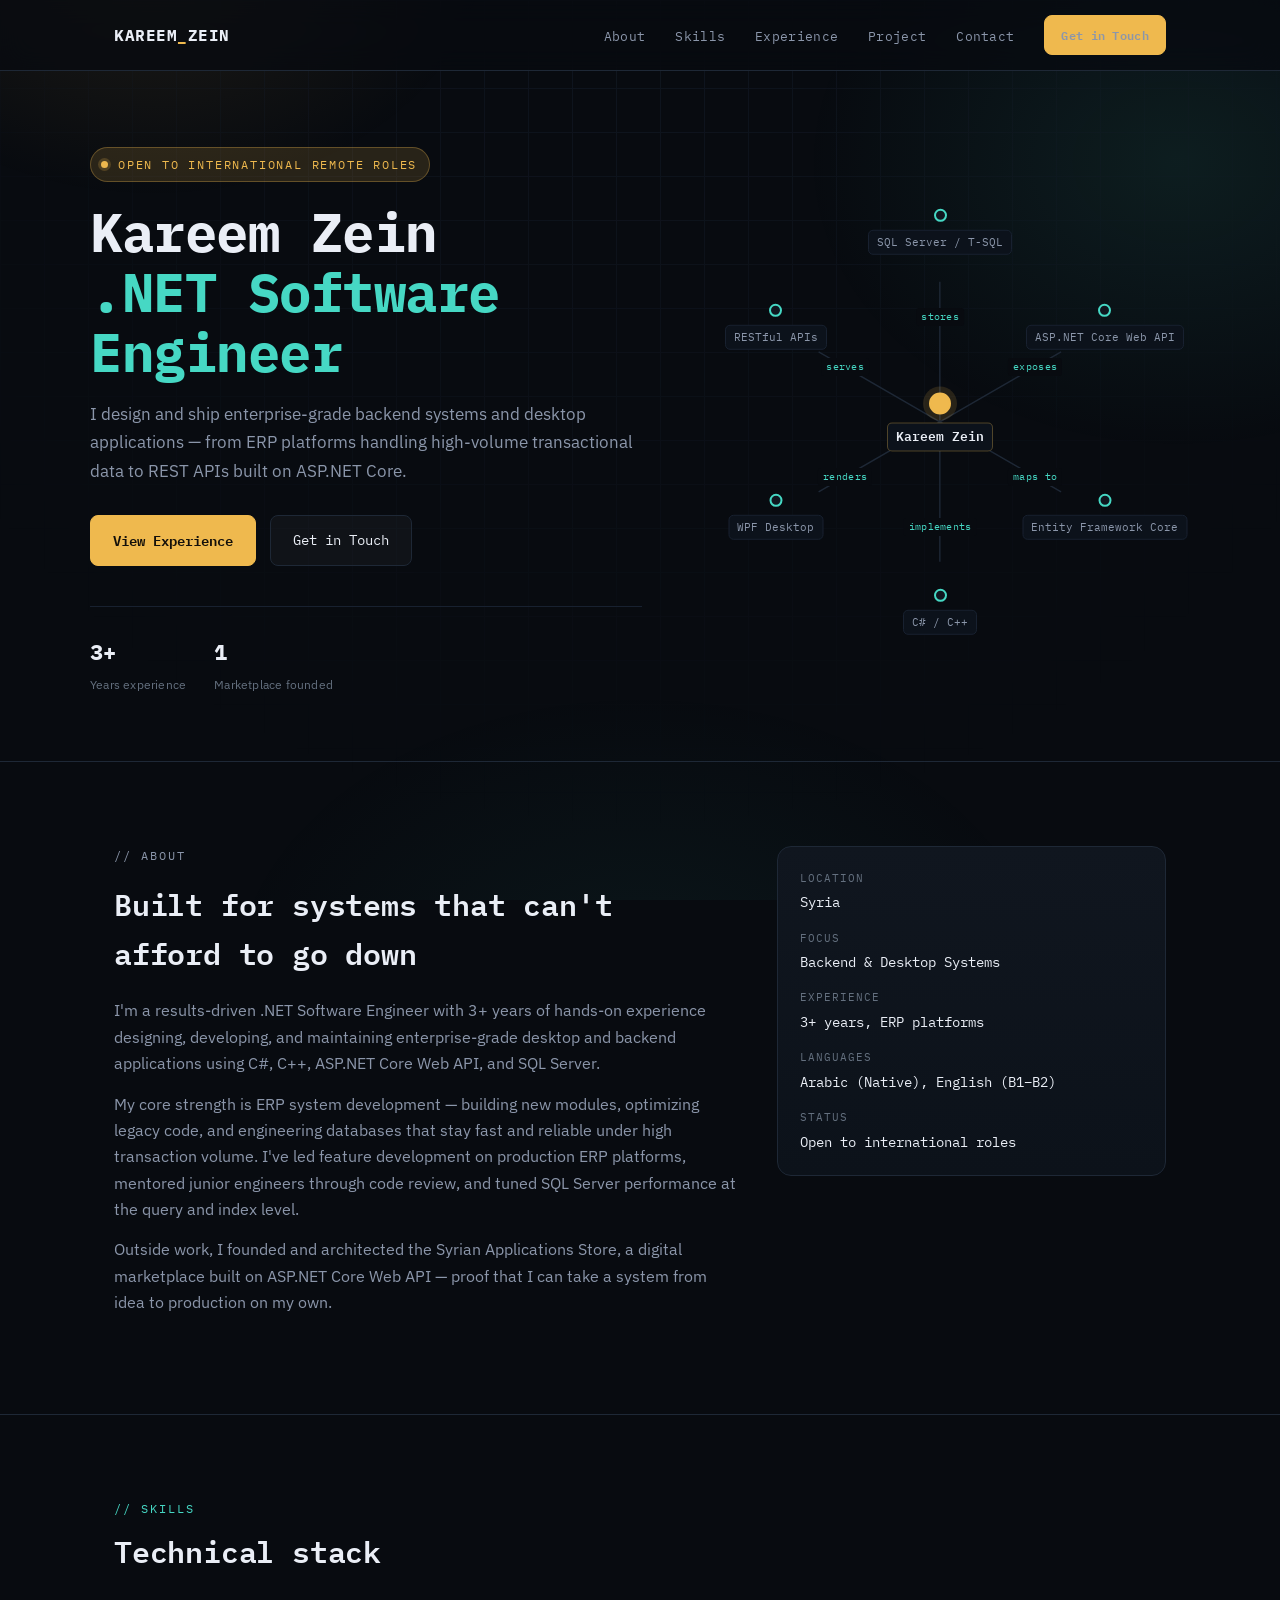
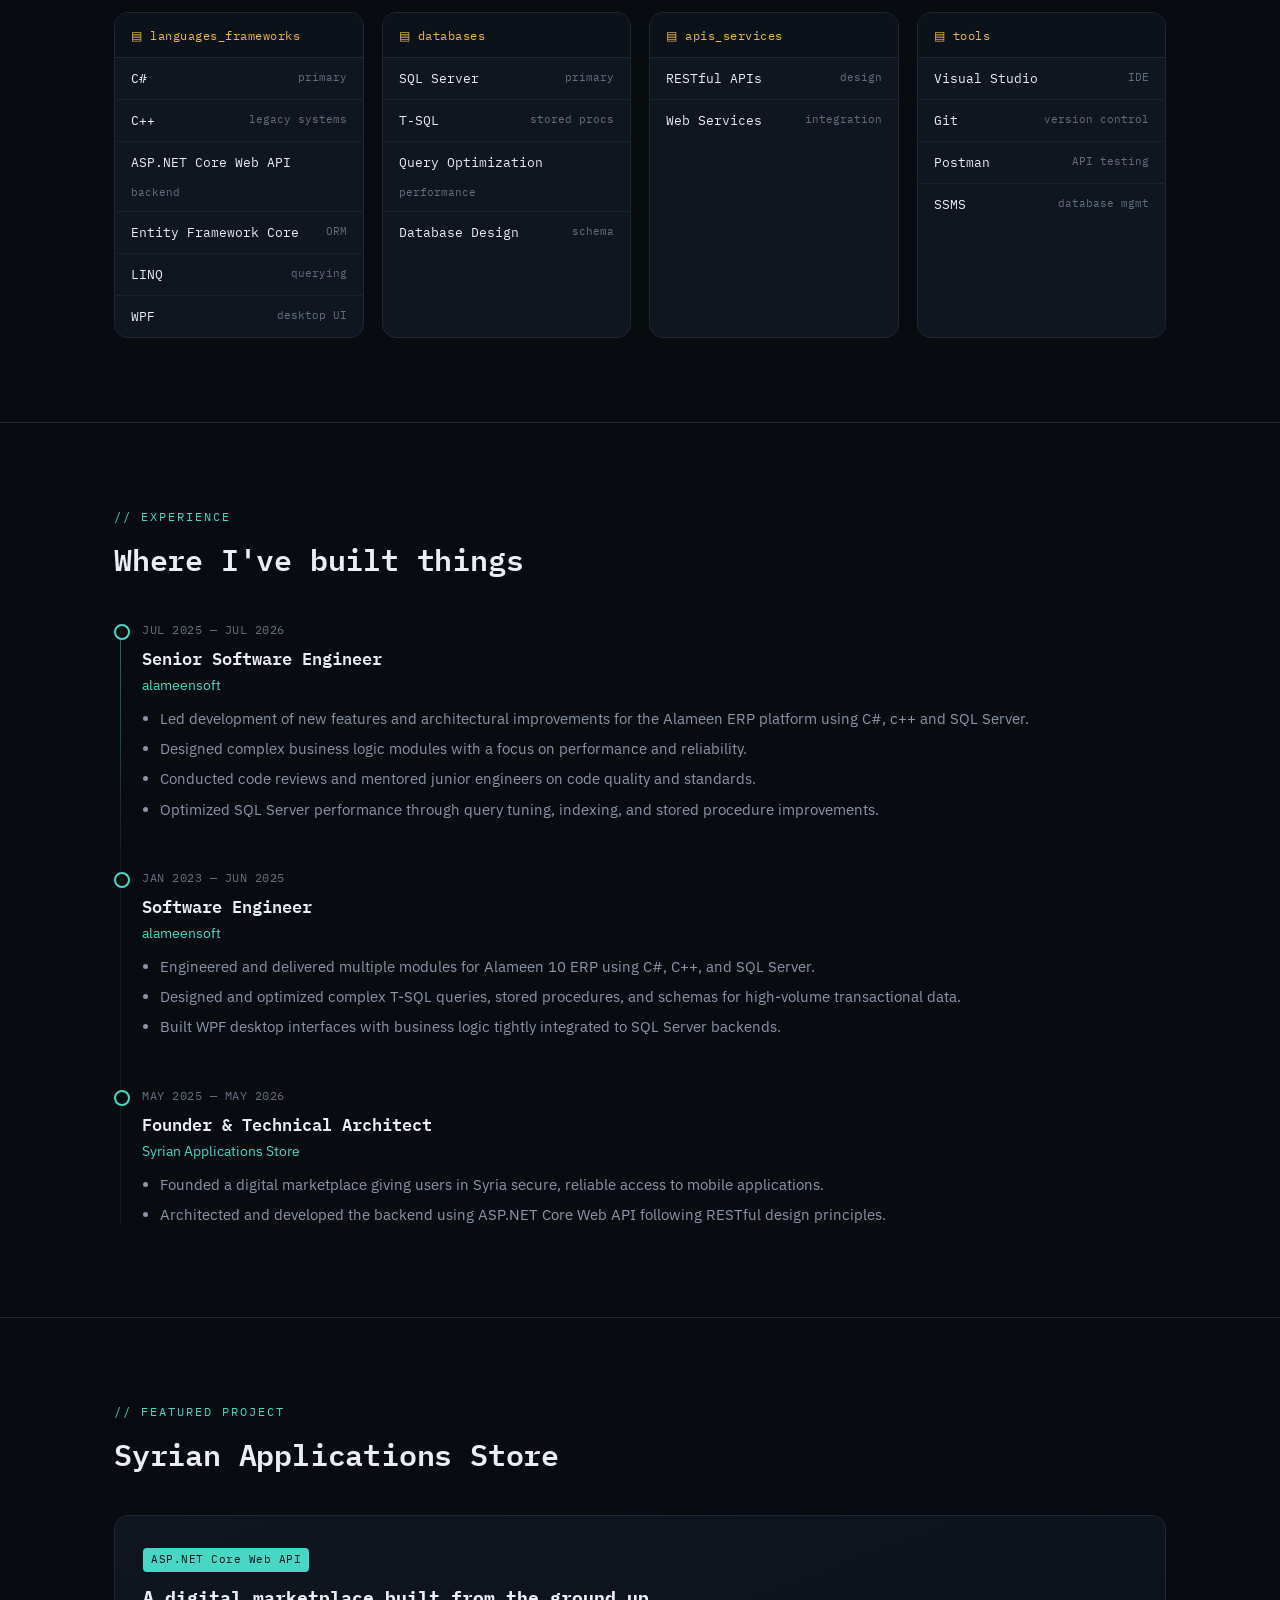
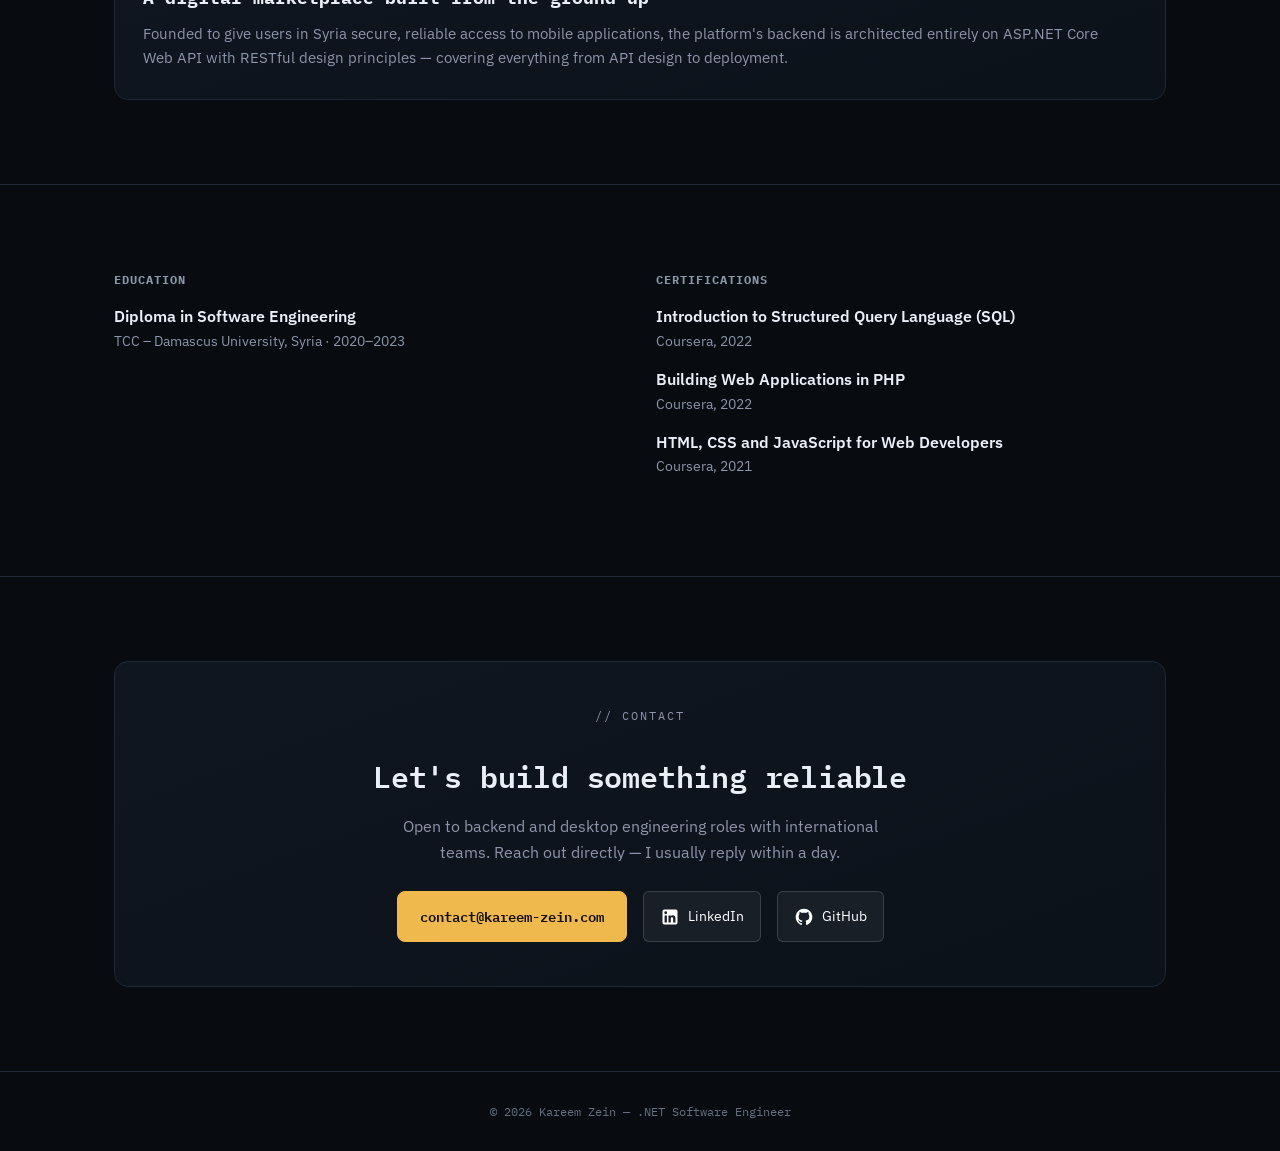
==== index.html @ 71e708f8 "." ====
<!DOCTYPE html>
<html lang="en">
<head>
  <script async src="https://www.googletagmanager.com/gtag/js?id=G-C9CJQXSVK6"></script>
    <script>
      window.dataLayer = window.dataLayer || [];
      function gtag(){dataLayer.push(arguments);}
      gtag('js', new Date());

      gtag('config', 'G-C9CJQXSVK6');
    </script>
<meta charset="UTF-8">
<meta name="viewport" content="width=device-width, initial-scale=1.0">

<!-- ===== SEO: Primary Meta Tags ===== -->
<title>Kareem Zein — .NET Software Engineer | Backend, ERP & Desktop Systems Developer</title>
<meta name="title" content="Kareem Zein — .NET Software Engineer | Backend, ERP & Desktop Systems Developer">
<meta name="description" content="Kareem Zein is a .NET Software Engineer with 3+ years building enterprise ERP systems, backend APIs, and desktop applications with C#, ASP.NET Core Web API, Entity Framework Core, SQL Server and WPF. Available for international remote roles.">
<meta name="keywords" content=".NET Software Engineer, C# Developer, ASP.NET Core Web API, SQL Server Developer, Entity Framework Core, WPF Developer, ERP Software Engineer, Backend Engineer, T-SQL, Remote .NET Developer, Software Engineer Syria">
<meta name="author" content="Kareem Zein">
<meta name="robots" content="index, follow">
<link rel="canonical" href="http://kareem-zein.com/">

<!-- ===== SEO: Open Graph / Facebook / LinkedIn ===== -->
<meta property="og:type" content="website">
<meta property="og:url" content="http://kareem-zein.com/">
<meta property="og:title" content="Kareem Zein — .NET Software Engineer">
<meta property="og:description" content="Backend & desktop systems engineer specializing in C#, ASP.NET Core Web API, SQL Server and ERP architecture. Building the Syrian Applications Store. Open to international opportunities.">
<meta property="og:locale" content="en_US">

<!-- ===== SEO: Twitter ===== -->
<meta name="twitter:card" content="summary">
<meta name="twitter:title" content="Kareem Zein — .NET Software Engineer">
<meta name="twitter:description" content="Backend & desktop systems engineer specializing in C#, ASP.NET Core Web API, SQL Server and ERP architecture.">

<!-- ===== SEO: Structured Data (schema.org Person) ===== -->
<script type="application/ld+json">
{
  "@context": "https://schema.org",
  "@type": "Person",
  "name": "Kareem Zein",
  "jobTitle": ".NET Software Engineer",
  "description": "Results-driven .NET Software Engineer with 3+ years of experience designing enterprise-grade desktop and backend applications using C#, ASP.NET Core Web API, and SQL Server.",
  "email": "mailto:kareemzain7056@gmail.com",
  "telephone": "+963-981-272-201",
  "address": {
    "@type": "PostalAddress",
    "addressLocality": "Jaramanah",
    "addressCountry": "Syria"
  },
  "url": "http://kareem-zein.com/",
  "alumniOf": {
    "@type": "CollegeOrUniversity",
    "name": "TCC – Damascus University"
  },
  "knowsAbout": ["C#", "C++", "ASP.NET Core Web API", "Entity Framework Core", "SQL Server", "T-SQL", "WPF", "REST APIs", "ERP Systems"],
  "worksFor": {
    "@type": "Organization",
    "name": "Syrian Applications Store"
  }
}
</script>

<link rel="preconnect" href="https://fonts.googleapis.com">
<link rel="preconnect" href="https://fonts.gstatic.com" crossorigin>
<link href="https://fonts.googleapis.com/css2?family=IBM+Plex+Mono:wght@400;500;600;700&family=IBM+Plex+Sans:wght@400;500;600;700;800&display=swap" rel="stylesheet">

<style>
  :root{
    --bg: #080B10;
    --bg-2: #0C121B;
    --panel: #10161F;
    --panel-2: #0C121A;
    --glass: rgba(255,255,255,0.035);
    --border: #1E2836;
    --border-soft: #182130;
    --text: #EAEEF6;
    --muted: #8B96AA;
    --muted-2: #64707F;
    --amber: #EFB94E;
    --amber-dim: rgba(239,185,78,0.14);
    --teal: #46D8C4;
    --teal-dim: rgba(70,216,196,0.14);
    --radius: 14px;
    --radius-sm: 8px;
    --mono: 'IBM Plex Mono', ui-monospace, 'SF Mono', monospace;
    --sans: 'IBM Plex Sans', system-ui, -apple-system, sans-serif;
    --ease: cubic-bezier(.16,.84,.44,1);
  }

  .social-btn {
    display: inline-flex;
    align-items: center;
    gap: 8px;
    padding: 8px 16px;
    border-radius: 6px;
    border: 1px solid rgba(255, 255, 255, 0.15);
    background: rgba(255, 255, 255, 0.05);
    color: #fff;
    text-decoration: none;
    font-size: 14px;
    transition: all 0.2s ease;
  }
  
  .social-btn:hover {
    background: rgba(255, 255, 255, 0.15);
    border-color: rgba(255, 255, 255, 0.3);
    transform: translateY(-2px);
  }
  
  *{ box-sizing: border-box; margin:0; padding:0; }
  html{ scroll-behavior: smooth; }
  @media (prefers-reduced-motion: reduce){ html{ scroll-behavior: auto; } }

  body{
    background: var(--bg);
    color: var(--text);
    font-family: var(--sans);
    line-height: 1.65;
    -webkit-font-smoothing: antialiased;
    overflow-x: hidden;
  }

  body::before{
    content:"";
    position: fixed; inset:0;
    background:
      radial-gradient(560px 420px at 12% -6%, rgba(239,185,78,0.10), transparent 60%),
      radial-gradient(620px 480px at 92% 18%, rgba(70,216,196,0.09), transparent 60%),
      radial-gradient(700px 500px at 50% 110%, rgba(70,216,196,0.06), transparent 60%);
    pointer-events: none;
    z-index: 0;
  }
  body::after{
    content:"";
    position: fixed; inset:0;
    background-image:
      linear-gradient(var(--border-soft) 1px, transparent 1px),
      linear-gradient(90deg, var(--border-soft) 1px, transparent 1px);
    background-size: 44px 44px;
    -webkit-mask-image: radial-gradient(circle at 50% 0%, black, transparent 75%);
    mask-image: radial-gradient(circle at 50% 0%, black, transparent 75%);
    opacity: 0.5;
    pointer-events: none;
    z-index: 0;
  }

  a{ color: var(--teal); text-decoration: none; }
  a:hover{ text-decoration: underline; }
  :focus-visible{ outline: 2px solid var(--amber); outline-offset: 3px; border-radius: 2px; }
  ::selection{ background: var(--amber-dim); color: var(--text); }

  .wrap{ max-width: 1100px; margin: 0 auto; padding: 0 24px; position: relative; z-index: 1; }
  img, svg{ max-width: 100%; display:block; }

  /* ---------- Reveal-on-scroll ---------- */
  .reveal{ opacity: 0; transform: translateY(18px); transition: opacity .7s var(--ease), transform .7s var(--ease); }
  .reveal.is-visible{ opacity: 1; transform: none; }
  @media (prefers-reduced-motion: reduce){ .reveal{ opacity:1; transform:none; transition:none; } }

  /* ---------- Nav ---------- */
  header{
    position: sticky; top:0; z-index: 100;
    background: rgba(8,11,16,0.72);
    backdrop-filter: blur(14px); -webkit-backdrop-filter: blur(14px);
    border-bottom: 1px solid var(--border);
  }
  nav{
    display:flex; align-items:center; justify-content: space-between;
    padding: 15px 24px; max-width: 1100px; margin:0 auto; position: relative; z-index: 1;
  }
  .logo{
    font-family: var(--mono); font-weight:700; font-size: 1.02rem; letter-spacing: 0.5px;
    color: var(--text); white-space: nowrap;
  }
  .logo span{ color: var(--amber); }

  .navlinks{ display:flex; align-items:center; gap: 30px; list-style:none; }
  .navlinks a{ color: var(--muted); font-family: var(--mono); font-size: 0.8rem; letter-spacing: 0.3px; position:relative; padding: 4px 0; }
  .navlinks a::after{
    content:""; position:absolute; left:0; right:0; bottom:-2px; height:1px; background: var(--teal);
    transform: scaleX(0); transform-origin: left; transition: transform .25s var(--ease);
  }
  .navlinks a:hover{ color: var(--teal); text-decoration:none; }
  .navlinks a:hover::after{ transform: scaleX(1); }

  .navlinks .btn-primary{ font-size: 0.76rem; padding: 9px 16px; }

  .menu-toggle{
    display:none; width: 40px; height: 40px; border-radius: var(--radius-sm);
    border: 1px solid var(--border); background: var(--glass); cursor: pointer;
    position: relative; z-index: 2;
  }
  .menu-toggle span, .menu-toggle span::before, .menu-toggle span::after{
    content:""; position:absolute; left:11px; right:11px; height:1.5px; background: var(--text);
    transition: transform .25s var(--ease), opacity .2s ease;
  }
  .menu-toggle span{ top:19px; }
  .menu-toggle span::before{ top:-7px; }
  .menu-toggle span::after{ top:7px; }
  .menu-toggle[aria-expanded="true"] span{ background: transparent; }
  .menu-toggle[aria-expanded="true"] span::before{ transform: translateY(7px) rotate(45deg); }
  .menu-toggle[aria-expanded="true"] span::after{ transform: translateY(-7px) rotate(-45deg); }

  @media (max-width: 760px){
    .menu-toggle{ display:block; }
    .navlinks{
      position: absolute; top: 100%; left:0; right:0;
      flex-direction: column; align-items: stretch; gap: 0;
      background: rgba(9,13,19,0.98); backdrop-filter: blur(14px);
      border-bottom: 1px solid var(--border);
      max-height: 0; overflow: hidden; opacity: 0;
      transition: max-height .35s var(--ease), opacity .3s ease;
    }
    .navlinks.open{ max-height: 400px; opacity: 1; }
    .navlinks li{ border-top: 1px solid var(--border-soft); }
    .navlinks a{ display:block; padding: 16px 24px; font-size: 0.85rem; }
    .navlinks a::after{ display:none; }
    .navlinks .cta-item{ padding: 16px 24px 20px; }
    .navlinks .btn-primary{ display:block; text-align:center; }
  }

  /* ---------- Buttons ---------- */
  .btn{
    font-family: var(--mono); font-size: 0.85rem; padding: 13px 22px;
    border-radius: var(--radius-sm); border: 1px solid var(--border);
    display:inline-block; transition: all .18s var(--ease); cursor: pointer;
  }
  .btn-primary{ background: var(--amber); color: #14100A; border-color: var(--amber); font-weight:600; }
  .btn-primary:hover{ background:#f5c66b; text-decoration:none; transform: translateY(-1px); box-shadow: 0 8px 24px rgba(239,185,78,0.18); }
  .btn-ghost{ color: var(--text); background: var(--glass); }
  .btn-ghost:hover{ border-color: var(--teal); color: var(--teal); text-decoration:none; transform: translateY(-1px); }

  /* ---------- Hero ---------- */
  .hero{
    padding: 76px 0 64px;
    display:grid; grid-template-columns: 1.05fr 0.95fr; gap: 48px; align-items: center;
  }
  .eyebrow{
    font-family: var(--mono); color: var(--amber); font-size: 0.78rem;
    letter-spacing: 1.8px; text-transform: uppercase; margin-bottom: 20px;
    display:inline-flex; align-items:center; gap:10px;
    border: 1px solid rgba(239,185,78,0.3); background: var(--amber-dim);
    padding: 6px 12px 6px 10px; border-radius: 999px;
  }
  .eyebrow::before{
    content:""; width:7px; height:7px; border-radius:50%;
    background: var(--amber); display:inline-block;
    box-shadow: 0 0 0 3px rgba(239,185,78,0.2);
    animation: pulse 2.4s ease infinite;
  }
  @keyframes pulse{ 0%,100%{ opacity:1; } 50%{ opacity:.45; } }

  h1{
    font-family: var(--mono); font-weight:700;
    font-size: clamp(2rem, 4.6vw, 3.35rem);
    line-height: 1.12; letter-spacing: -0.5px; margin-bottom: 18px;
  }
  h1 .accent{ color: var(--teal); }
  .hero p.lead{
    color: var(--muted); font-size: clamp(0.98rem, 1.4vw, 1.08rem); max-width: 58ch; margin-bottom: 30px;
  }
  .cta-row{ display:flex; gap:14px; flex-wrap: wrap; }

  .stat-row{
    display:flex; gap: 28px; margin-top: 40px; flex-wrap: wrap;
    padding-top: 28px; border-top: 1px solid var(--border-soft);
  }
  .stat b{ font-family: var(--mono); font-size: 1.35rem; color: var(--text); display:block; }
  .stat span{ font-size: 0.78rem; color: var(--muted-2); letter-spacing: 0.2px; }

  /* ---------- Schema diagram (signature element) ---------- */
  .diagram-wrap{
    position: relative; width: 100%; max-width: 560px; aspect-ratio: 1/1; margin: 0 auto;
  }
  .diagram-wrap svg{ position:absolute; inset:0; width:100%; height:100%; overflow: visible; }
  .diagram-wrap .line{
    stroke: var(--border); stroke-width: 1.4; fill:none;
    vector-effect: non-scaling-stroke;
  }
  @media (prefers-reduced-motion: no-preference){
    .diagram-wrap .line{
      stroke-dasharray: 140; stroke-dashoffset: 140;
      animation: draw 1.2s var(--ease) forwards;
    }
    .diagram-wrap .line.l1{ animation-delay: .05s; }
    .diagram-wrap .line.l2{ animation-delay: .15s; }
    .diagram-wrap .line.l3{ animation-delay: .25s; }
    .diagram-wrap .line.l4{ animation-delay: .35s; }
    .diagram-wrap .line.l5{ animation-delay: .45s; }
    .diagram-wrap .line.l6{ animation-delay: .55s; }
  }
  @keyframes draw{ to{ stroke-dashoffset: 0; } }

  .node{
    position:absolute; transform: translate(-50%,-50%);
    font-family: var(--mono); text-align:center; z-index:2;
  }
  .node .dot{
    width: 13px; height:13px; border-radius:50%; background: var(--panel);
    border: 2px solid var(--teal); margin: 0 auto 8px;
    transition: transform .2s var(--ease), box-shadow .2s var(--ease);
  }
  .node:hover .dot{ transform: scale(1.35); box-shadow: 0 0 0 7px rgba(70,216,196,0.14); }
  .node.center .dot{
    width:22px; height:22px; border-color: var(--amber); background: var(--amber);
    box-shadow: 0 0 0 6px rgba(239,185,78,0.14);
    animation: centerpulse 2.6s ease infinite;
  }
  @keyframes centerpulse{
    0%,100%{ box-shadow: 0 0 0 6px rgba(239,185,78,0.14); }
    50%{ box-shadow: 0 0 0 11px rgba(239,185,78,0.06); }
  }
  .node .label{
    font-size: 0.66rem; color: var(--muted); white-space: nowrap;
    background: var(--bg-2); border: 1px solid var(--border-soft); padding: 3px 8px; border-radius: 5px;
  }
  .node.center .label{ color: var(--text); font-weight: 600; font-size: 0.8rem; border-color: rgba(239,185,78,0.3); }
  .rel-label{
    position:absolute; font-family: var(--mono); font-size: 0.6rem; color: var(--teal);
    background: var(--bg); padding: 1px 5px; border-radius: 3px; transform: translate(-50%,-50%);
    z-index: 2; letter-spacing: 0.3px;
  }
  @media (max-width: 900px){
    .hero{ grid-template-columns: 1fr; gap: 40px; text-align: left; }
    .diagram-wrap{ max-width: 420px; }
  }
  @media (max-width: 480px){
    .diagram-wrap{ max-width: 320px; }
    .node .label{ font-size: 0.56rem; padding: 2px 6px; }
    .rel-label{ display: none; }
    .stat-row{ gap: 22px; }
  }

  /* ---------- Section shell ---------- */
  section{ padding: clamp(52px, 8vw, 84px) 0; border-top: 1px solid var(--border); position: relative; }
  .section-head{ margin-bottom: 36px; }
  .kicker{
    font-family: var(--mono); color: var(--teal); font-size: 0.76rem;
    letter-spacing: 2px; text-transform: uppercase; margin-bottom: 8px;
  }
  h2{ font-family: var(--mono); font-size: clamp(1.35rem, 3vw, 1.85rem); font-weight: 600; letter-spacing: -0.2px; }

  /* ---------- About ---------- */
  .about-grid{ display:grid; grid-template-columns: 1.6fr 1fr; gap: 40px; }
  .about-grid p{ color: var(--muted); margin-bottom: 14px; max-width: 66ch; }
  .fact-card{
    background: linear-gradient(180deg, var(--panel), var(--panel-2));
    border: 1px solid var(--border); border-radius: var(--radius);
    padding: 22px; font-family: var(--mono); font-size: 0.85rem; height: fit-content;
  }
  .fact-card dt{ color: var(--muted-2); font-size: 0.7rem; text-transform: uppercase; letter-spacing: 1px; margin-top: 15px; }
  .fact-card dt:first-child{ margin-top:0; }
  .fact-card dd{ color: var(--text); margin-top: 4px; }
  @media (max-width: 800px){ .about-grid{ grid-template-columns: 1fr; } }

  /* ---------- Skills as schema tables ---------- */
  .tables{ display:grid; grid-template-columns: repeat(auto-fit, minmax(230px,1fr)); gap: 18px; }
  .db-table{
    background: var(--panel); border: 1px solid var(--border); border-radius: var(--radius);
    overflow: hidden; transition: border-color .2s ease, transform .2s ease;
  }
  .db-table:hover{ border-color: rgba(70,216,196,0.35); transform: translateY(-2px); }
  .db-table .tname{
    font-family: var(--mono); font-size: 0.78rem; color: var(--amber);
    padding: 12px 16px; border-bottom: 1px solid var(--border); background: var(--panel-2);
    letter-spacing: 0.5px;
  }
  .db-table .tname::before{ content:"▤ "; }
  .db-table ul{ list-style:none; }
  .db-table li{
    font-family: var(--mono); font-size: 0.79rem; padding: 10px 16px;
    border-bottom: 1px solid var(--border-soft); color: var(--text);
    display:flex; justify-content: space-between; gap: 10px; flex-wrap: wrap;
  }
  .db-table li:last-child{ border-bottom:none; }
  .db-table li span{ color: var(--muted-2); font-size: 0.71rem; }

  /* ---------- Experience timeline ---------- */
  .timeline{ position:relative; padding-left: 28px; }
  .timeline::before{
    content:""; position:absolute; left: 6px; top:4px; bottom:4px; width:1px;
    background: linear-gradient(var(--teal), var(--border) 40%, var(--border));
    opacity: .5;
  }
  .tl-item{ position:relative; padding-bottom: 40px; }
  .tl-item:last-child{ padding-bottom: 0; }
  .tl-item::before{
    content:""; position:absolute; left: -28px; top: 4px; width:12px; height:12px; border-radius:50%;
    background: var(--bg); border: 2px solid var(--teal);
  }
  .tl-date{ font-family: var(--mono); color: var(--muted-2); font-size: 0.74rem; letter-spacing: 0.5px; margin-bottom:6px; }
  .tl-role{ font-family: var(--mono); font-size: clamp(0.98rem, 2vw, 1.05rem); font-weight:600; color: var(--text); }
  .tl-org{ color: var(--teal); font-size: 0.9rem; margin-bottom: 10px; }
  .tl-item ul{ padding-left: 18px; color: var(--muted); font-size: 0.92rem; }
  .tl-item li{ margin-bottom: 6px; }
  @media (max-width: 480px){
    .timeline{ padding-left: 20px; }
    .tl-item::before{ left: -20px; width:10px; height:10px; }
  }

  /* ---------- Project ---------- */
  .project-card{
    background: linear-gradient(160deg, var(--panel), var(--panel-2));
    border: 1px solid var(--border); border-radius: var(--radius);
    padding: 28px; display:grid; grid-template-columns: auto 1fr; gap: 24px; align-items:start;
  }
  .project-card .tag{
    font-family: var(--mono); font-size: 0.67rem; color: var(--bg); background: var(--teal);
    padding: 3px 8px; border-radius: 4px; letter-spacing: 0.5px; display:inline-block; margin-bottom: 10px;
  }
  .project-card h3{ font-family: var(--mono); font-size: clamp(1.02rem,2.2vw,1.15rem); margin-bottom: 10px; }
  .project-card p{ color: var(--muted); font-size: 0.92rem; }
  .project-icon{
    font-family: var(--mono); font-size: 1.5rem; color: var(--amber); border: 1px solid var(--border);
    border-radius: 10px; width: 52px; height:52px; display:flex; align-items:center; justify-content:center;
    background: var(--amber-dim); flex-shrink: 0;
  }
  @media (max-width: 560px){ .project-card{ grid-template-columns: 1fr; } }

  /* ---------- Education / certs ---------- */
  .edu-grid{ display:grid; grid-template-columns: 1fr 1fr; gap: 32px; }
  .edu-grid h4{ font-family: var(--mono); font-size: 0.78rem; color: var(--muted); text-transform: uppercase; letter-spacing:1px; margin-bottom: 14px; }
  .edu-grid .item{ margin-bottom: 14px; }
  .edu-grid .item .t{ font-weight: 600; }
  .edu-grid .item .s{ color: var(--muted); font-size: 0.85rem; }
  @media (max-width: 700px){ .edu-grid{ grid-template-columns: 1fr; } }

  /* ---------- Contact ---------- */
  .contact-card{
    background: linear-gradient(160deg, var(--panel), var(--panel-2));
    border: 1px solid var(--border); border-radius: var(--radius);
    padding: clamp(28px, 5vw, 44px); text-align:center;
  }
  .contact-card h2{ margin-bottom: 12px; }
  .contact-card p{ color: var(--muted); max-width: 52ch; margin: 0 auto 26px; }
  .contact-links{ display:flex; gap: 16px; justify-content:center; flex-wrap: wrap; }

  footer{ padding: 30px 0; text-align:center; color: var(--muted-2); font-family: var(--mono); font-size: 0.74rem; border-top: 1px solid var(--border); }

  /* Utility for very small screens */
  @media (max-width: 380px){
    .wrap{ padding: 0 18px; }
    .cta-row .btn, .contact-links .btn{ width: 100%; text-align:center; }
    .cta-row, .contact-links{ flex-direction: column; }
  }
</style>
</head>
<body>

<header>
  <nav aria-label="Primary">
    <div class="logo">KAREEM<span>_</span>ZEIN</div>
    <button class="menu-toggle" aria-expanded="false" aria-controls="navlinks" aria-label="Toggle navigation menu">
      <span></span>
    </button>
    <ul class="navlinks" id="navlinks">
      <li><a href="#about">About</a></li>
      <li><a href="#skills">Skills</a></li>
      <li><a href="#experience">Experience</a></li>
      <li><a href="#project">Project</a></li>
      <li><a href="#contact">Contact</a></li>
      <li class="cta-item"><a class="btn btn-primary" href="#contact">Get in Touch</a></li>
    </ul>
  </nav>
</header>

<main>
  <div class="wrap hero">
    <div>
      <p class="eyebrow">Open to international remote roles</p>
      <h1>Kareem Zein<br><span class="accent">.NET Software Engineer</span></h1>
      <p class="lead">I design and ship enterprise-grade backend systems and desktop applications — from ERP platforms handling high-volume transactional data to REST APIs built on ASP.NET Core.</p>
      <div class="cta-row">
        <a class="btn btn-primary" href="#experience">View Experience</a>
        <a class="btn btn-ghost" href="#contact">Get in Touch</a>
      </div>
      <div class="stat-row">
        <div class="stat"><b>3+</b><span>Years experience</span></div>
        <div class="stat"><b>1</b><span>Marketplace founded</span></div>
      </div>
    </div>

    <div class="diagram-wrap" role="img" aria-label="Diagram showing Kareem Zein connected to his core technologies: SQL Server, ASP.NET Core Web API, Entity Framework Core, C#/C++, WPF, and RESTful APIs">
      <svg viewBox="0 0 100 100" aria-hidden="true">
        <path class="line l1" d="M50,50 L50,12"></path>
        <path class="line l2" d="M50,50 L82.9,31"></path>
        <path class="line l3" d="M50,50 L82.9,69"></path>
        <path class="line l4" d="M50,50 L50,88"></path>
        <path class="line l5" d="M50,50 L17.1,69"></path>
        <path class="line l6" d="M50,50 L17.1,31"></path>
      </svg>
      <div class="rel-label" style="left:50%; top:29%;">stores</div>
      <div class="rel-label" style="left:69%; top:39%;">exposes</div>
      <div class="rel-label" style="left:69%; top:61%;">maps to</div>
      <div class="rel-label" style="left:50%; top:71%;">implements</div>
      <div class="rel-label" style="left:31%; top:61%;">renders</div>
      <div class="rel-label" style="left:31%; top:39%;">serves</div>

      <div class="node center" style="left:50%; top:50%;">
        <div class="dot"></div>
        <div class="label">Kareem Zein</div>
      </div>
      <div class="node" style="left:50%; top:12%;">
        <div class="dot"></div>
        <div class="label">SQL Server / T-SQL</div>
      </div>
      <div class="node" style="left:82.9%; top:31%;">
        <div class="dot"></div>
        <div class="label">ASP.NET Core Web API</div>
      </div>
      <div class="node" style="left:82.9%; top:69%;">
        <div class="dot"></div>
        <div class="label">Entity Framework Core</div>
      </div>
      <div class="node" style="left:50%; top:88%;">
        <div class="dot"></div>
        <div class="label">C# / C++</div>
      </div>
      <div class="node" style="left:17.1%; top:69%;">
        <div class="dot"></div>
        <div class="label">WPF Desktop</div>
      </div>
      <div class="node" style="left:17.1%; top:31%;">
        <div class="dot"></div>
        <div class="label">RESTful APIs</div>
      </div>
    </div>
  </div>

  <section id="about">
    <div class="wrap about-grid reveal">
      <div>
        <p class="kicker">// About</p>
        <h2 style="margin-bottom:20px;">Built for systems that can't afford to go down</h2>
        <p>I'm a results-driven .NET Software Engineer with 3+ years of hands-on experience designing, developing, and maintaining enterprise-grade desktop and backend applications using C#, C++, ASP.NET Core Web API, and SQL Server.</p>
        <p>My core strength is ERP system development — building new modules, optimizing legacy code, and engineering databases that stay fast and reliable under high transaction volume. I've led feature development on production ERP platforms, mentored junior engineers through code review, and tuned SQL Server performance at the query and index level.</p>
        <p>Outside work, I founded and architected the Syrian Applications Store, a digital marketplace built on ASP.NET Core Web API — proof that I can take a system from idea to production on my own.</p>
      </div>
      <dl class="fact-card">
        <dt>Location</dt>
        <dd>Syria</dd>
        <dt>Focus</dt>
        <dd>Backend & Desktop Systems</dd>
        <dt>Experience</dt>
        <dd>3+ years, ERP platforms</dd>
        <dt>Languages</dt>
        <dd>Arabic (Native), English (B1–B2)</dd>
        <dt>Status</dt>
        <dd>Open to international roles</dd>
      </dl>
    </div>
  </section>

  <section id="skills">
    <div class="wrap">
      <div class="section-head reveal">
        <p class="kicker">// Skills</p>
        <h2>Technical stack</h2>
      </div>
      <div class="tables reveal">
        <div class="db-table">
          <div class="tname">languages_frameworks</div>
          <ul>
            <li>C# <span>primary</span></li>
            <li>C++ <span>legacy systems</span></li>
            <li>ASP.NET Core Web API <span>backend</span></li>
            <li>Entity Framework Core <span>ORM</span></li>
            <li>LINQ <span>querying</span></li>
            <li>WPF <span>desktop UI</span></li>
          </ul>
        </div>
        <div class="db-table">
          <div class="tname">databases</div>
          <ul>
            <li>SQL Server <span>primary</span></li>
            <li>T-SQL <span>stored procs</span></li>
            <li>Query Optimization <span>performance</span></li>
            <li>Database Design <span>schema</span></li>
          </ul>
        </div>
        <div class="db-table">
          <div class="tname">apis_services</div>
          <ul>
            <li>RESTful APIs <span>design</span></li>
            <li>Web Services <span>integration</span></li>
          </ul>
        </div>
        <div class="db-table">
          <div class="tname">tools</div>
          <ul>
            <li>Visual Studio <span>IDE</span></li>
            <li>Git <span>version control</span></li>
            <li>Postman <span>API testing</span></li>
            <li>SSMS <span>database mgmt</span></li>
          </ul>
        </div>
      </div>
    </div>
  </section>

  <section id="experience">
    <div class="wrap">
      <div class="section-head reveal">
        <p class="kicker">// Experience</p>
        <h2>Where I've built things</h2>
      </div>
      <div class="timeline reveal">
        <div class="tl-item">
          <div class="tl-date">JUL 2025 — JUL 2026</div>
          <div class="tl-role">Senior Software Engineer</div>
          <div class="tl-org">alameensoft</div>
          <ul>
            <li>Led development of new features and architectural improvements for the Alameen ERP platform using C#, c++ and SQL Server.</li>
            <li>Designed complex business logic modules with a focus on performance and reliability.</li>
            <li>Conducted code reviews and mentored junior engineers on code quality and standards.</li>
            <li>Optimized SQL Server performance through query tuning, indexing, and stored procedure improvements.</li>
          </ul>
        </div>
        <div class="tl-item">
          <div class="tl-date">JAN 2023 — JUN 2025</div>
          <div class="tl-role">Software Engineer</div>
          <div class="tl-org">alameensoft</div>
          <ul>
            <li>Engineered and delivered multiple modules for Alameen 10 ERP using C#, C++, and SQL Server.</li>
            <li>Designed and optimized complex T-SQL queries, stored procedures, and schemas for high-volume transactional data.</li>
            <li>Built WPF desktop interfaces with business logic tightly integrated to SQL Server backends.</li>
          </ul>
        </div>
        <div class="tl-item">
          <div class="tl-date">MAY 2025 — MAY 2026</div>
          <div class="tl-role">Founder & Technical Architect</div>
          <div class="tl-org">Syrian Applications Store</div>
          <ul>
            <li>Founded a digital marketplace giving users in Syria secure, reliable access to mobile applications.</li>
            <li>Architected and developed the backend using ASP.NET Core Web API following RESTful design principles.</li>
          </ul>
        </div>
      </div>
    </div>
  </section>

  <section id="project">
    <div class="wrap">
      <div class="section-head reveal">
        <p class="kicker">// Featured Project</p>
        <h2>Syrian Applications Store</h2>
      </div>
      <div class="project-card reveal">
        <div>
          <span class="tag">ASP.NET Core Web API</span>
          <h3>A digital marketplace built from the ground up</h3>
          <p>Founded to give users in Syria secure, reliable access to mobile applications, the platform's backend is architected entirely on ASP.NET Core Web API with RESTful design principles — covering everything from API design to deployment.</p>
        </div>
      </div>
    </div>
  </section>

  <section>
    <div class="wrap edu-grid reveal">
      <div>
        <h4>Education</h4>
        <div class="item">
          <div class="t">Diploma in Software Engineering</div>
          <div class="s">TCC – Damascus University, Syria · 2020–2023</div>
        </div>
      </div>
      <div>
        <h4>Certifications</h4>
        <div class="item">
          <div class="t">Introduction to Structured Query Language (SQL)</div>
          <div class="s">Coursera, 2022</div>
        </div>
        <div class="item">
          <div class="t">Building Web Applications in PHP</div>
          <div class="s">Coursera, 2022</div>
        </div>
        <div class="item">
          <div class="t">HTML, CSS and JavaScript for Web Developers</div>
          <div class="s">Coursera, 2021</div>
        </div>
      </div>
    </div>
  </section>

  <section id="contact">
    <div class="wrap">
      <div class="contact-card reveal">
        <p class="kicker" style="justify-content:center;">// Contact</p>
        <h2>Let's build something reliable</h2>
        <p>Open to backend and desktop engineering roles with international teams. Reach out directly — I usually reply within a day.</p>
        <div class="contact-links">
          <a class="btn btn-primary" href="mailto:contact@kareem-zein.com">contact@kareem-zein.com</a>
          
          <a href="https://linkedin.com/in/kareem-zein-" target="_blank" rel="noopener noreferrer" aria-label="LinkedIn" class="social-btn">
            <svg xmlns="http://www.w3.org/2000/svg" width="20" height="20" viewBox="0 0 24 24" fill="currentColor">
              <path d="M19 3a2 2 0 0 1 2 2v14a2 2 0 0 1-2 2H5a2 2 0 0 1-2-2V5a2 2 0 0 1 2-2h14m-.5 15.5v-5.3a3.26 3.26 0 0 0-3.26-3.26c-.85 0-1.84.52-2.28 1.3v-1.11h-2.79v8.37h2.79v-4.93c0-.77.62-1.4 1.39-1.4a1.4 1.4 0 0 1 1.4 1.4v4.93h2.75M6.88 8.56a1.68 1.68 0 0 0 1.68-1.68c0-.93-.75-1.69-1.68-1.69a1.69 1.69 0 0 0-1.69 1.69c0 .93.76 1.68 1.69 1.68m1.39 9.94v-8.37H5.5v8.37h2.77z"/>
            </svg>
            <span>LinkedIn</span>
          </a>

          <a href="https://github.com/kareem-zein" target="_blank" rel="noopener noreferrer" aria-label="GitHub" class="social-btn">
            <svg xmlns="http://www.w3.org/2000/svg" width="20" height="20" viewBox="0 0 24 24" fill="currentColor">
              <path d="M12 2A10 10 0 0 0 2 12c0 4.42 2.87 8.17 6.84 9.5.5.08.66-.23.66-.5v-1.69c-2.77.6-3.36-1.34-3.36-1.34-.46-1.16-1.11-1.47-1.11-1.47-.91-.62.07-.6.07-.6 1 .07 1.53 1.03 1.53 1.03.87 1.52 2.34 1.07 2.91.83.1-.65.35-1.09.63-1.34-2.22-.25-4.55-1.11-4.55-4.92 0-1.11.38-2 1.03-2.71-.1-.25-.45-1.29.1-2.64 0 0 .84-.27 2.75 1.02.79-.22 1.65-.33 2.5-.33.85 0 1.71.11 2.5.33 1.91-1.29 2.75-1.02 2.75-1.02.55 1.35.2 2.39.1 2.64.65.71 1.03 1.6 1.03 2.71 0 3.82-2.34 4.66-4.57 4.91.36.31.69.92.69 1.85V21c0 .27.16.59.67.5C19.14 20.16 22 16.42 22 12A10 10 0 0 0 12 2z"/>
            </svg>
            <span>GitHub</span>
          </a>
        </div>
        
      </div>
    </div>
  </section>
</main>

<footer>
  <div class="wrap">© 2026 Kareem Zein — .NET Software Engineer</div>
</footer>

<script>
  // Mobile nav toggle
  var toggle = document.querySelector('.menu-toggle');
  var links = document.getElementById('navlinks');
  toggle.addEventListener('click', function(){
    var open = links.classList.toggle('open');
    toggle.setAttribute('aria-expanded', open ? 'true' : 'false');
  });
  links.querySelectorAll('a').forEach(function(a){
    a.addEventListener('click', function(){
      links.classList.remove('open');
      toggle.setAttribute('aria-expanded', 'false');
    });
  });

  // Scroll reveal
  if ('IntersectionObserver' in window){
    var io = new IntersectionObserver(function(entries){
      entries.forEach(function(entry){
        if (entry.isIntersecting){
          entry.target.classList.add('is-visible');
          io.unobserve(entry.target);
        }
      });
    }, { threshold: 0.12, rootMargin: '0px 0px -40px 0px' });
    document.querySelectorAll('.reveal').forEach(function(el){ io.observe(el); });
  } else {
    document.querySelectorAll('.reveal').forEach(function(el){ el.classList.add('is-visible'); });
  }
</script>

</body>
</html>
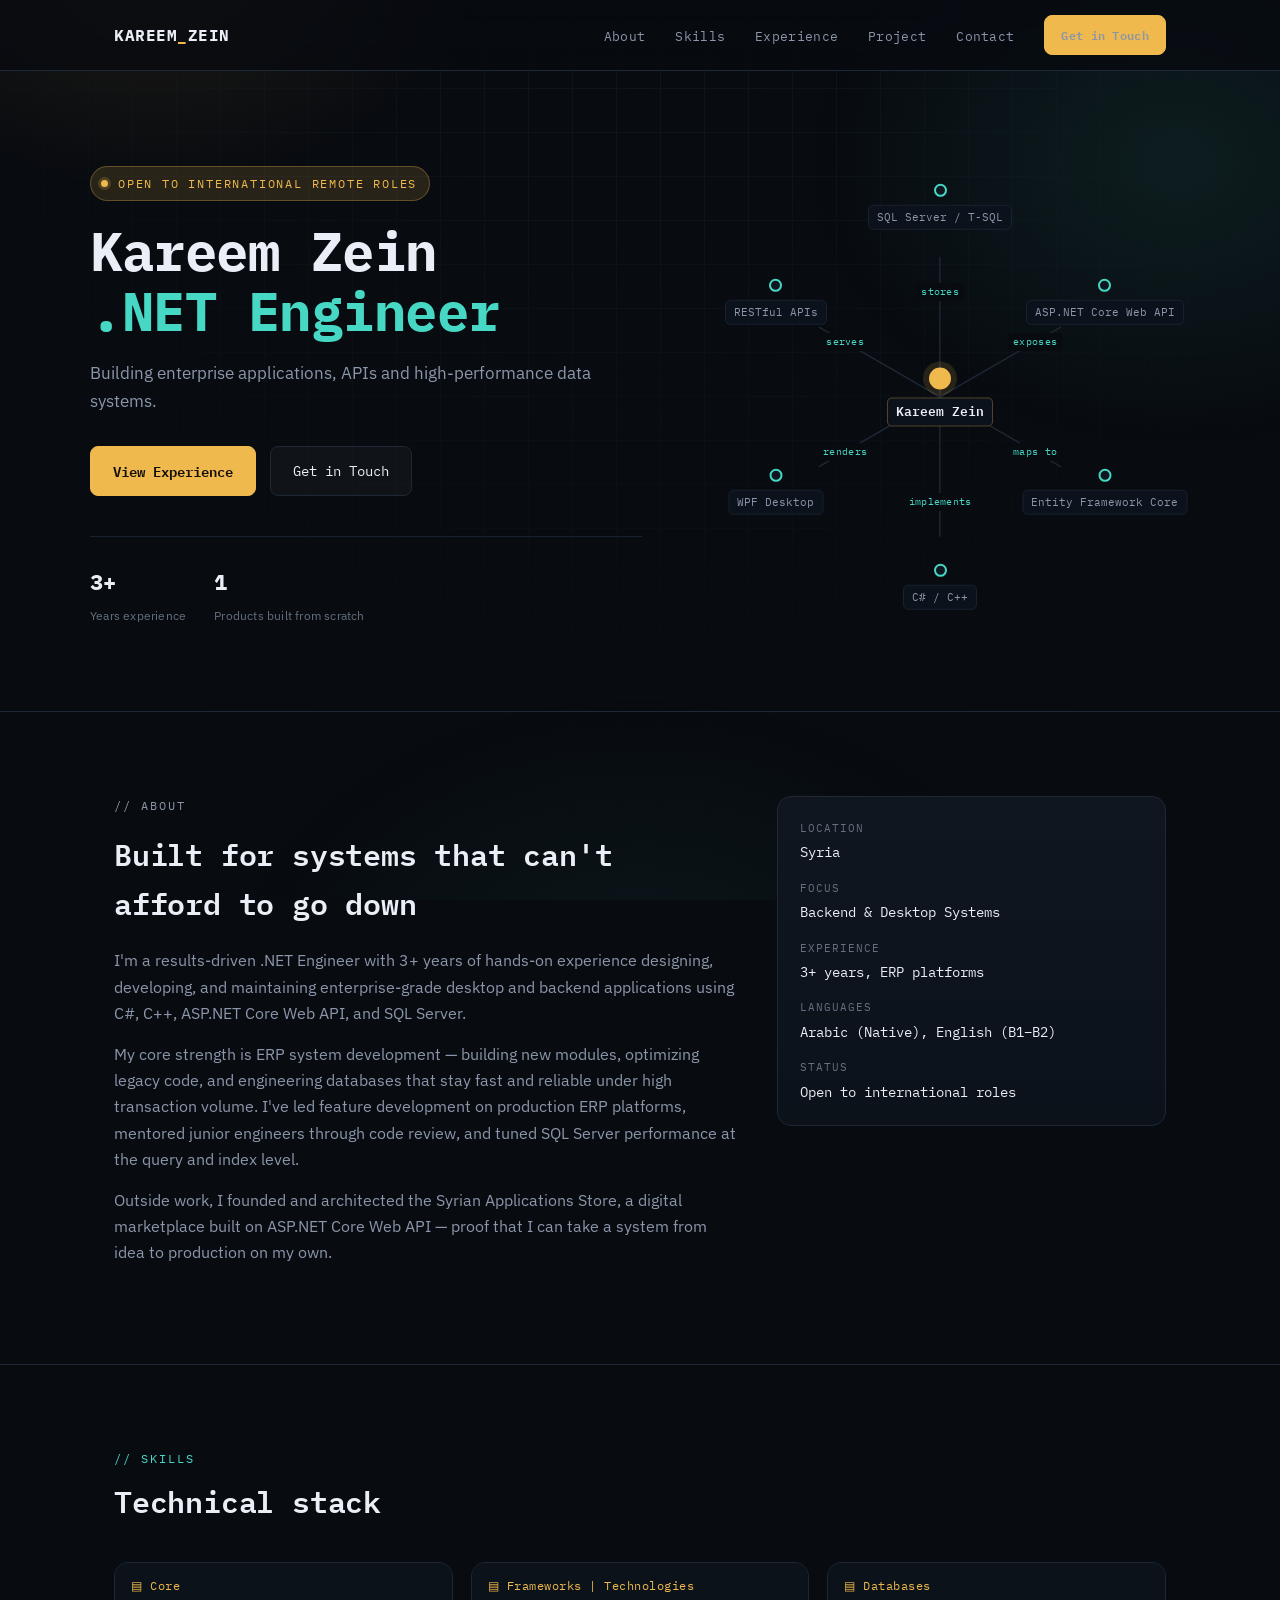
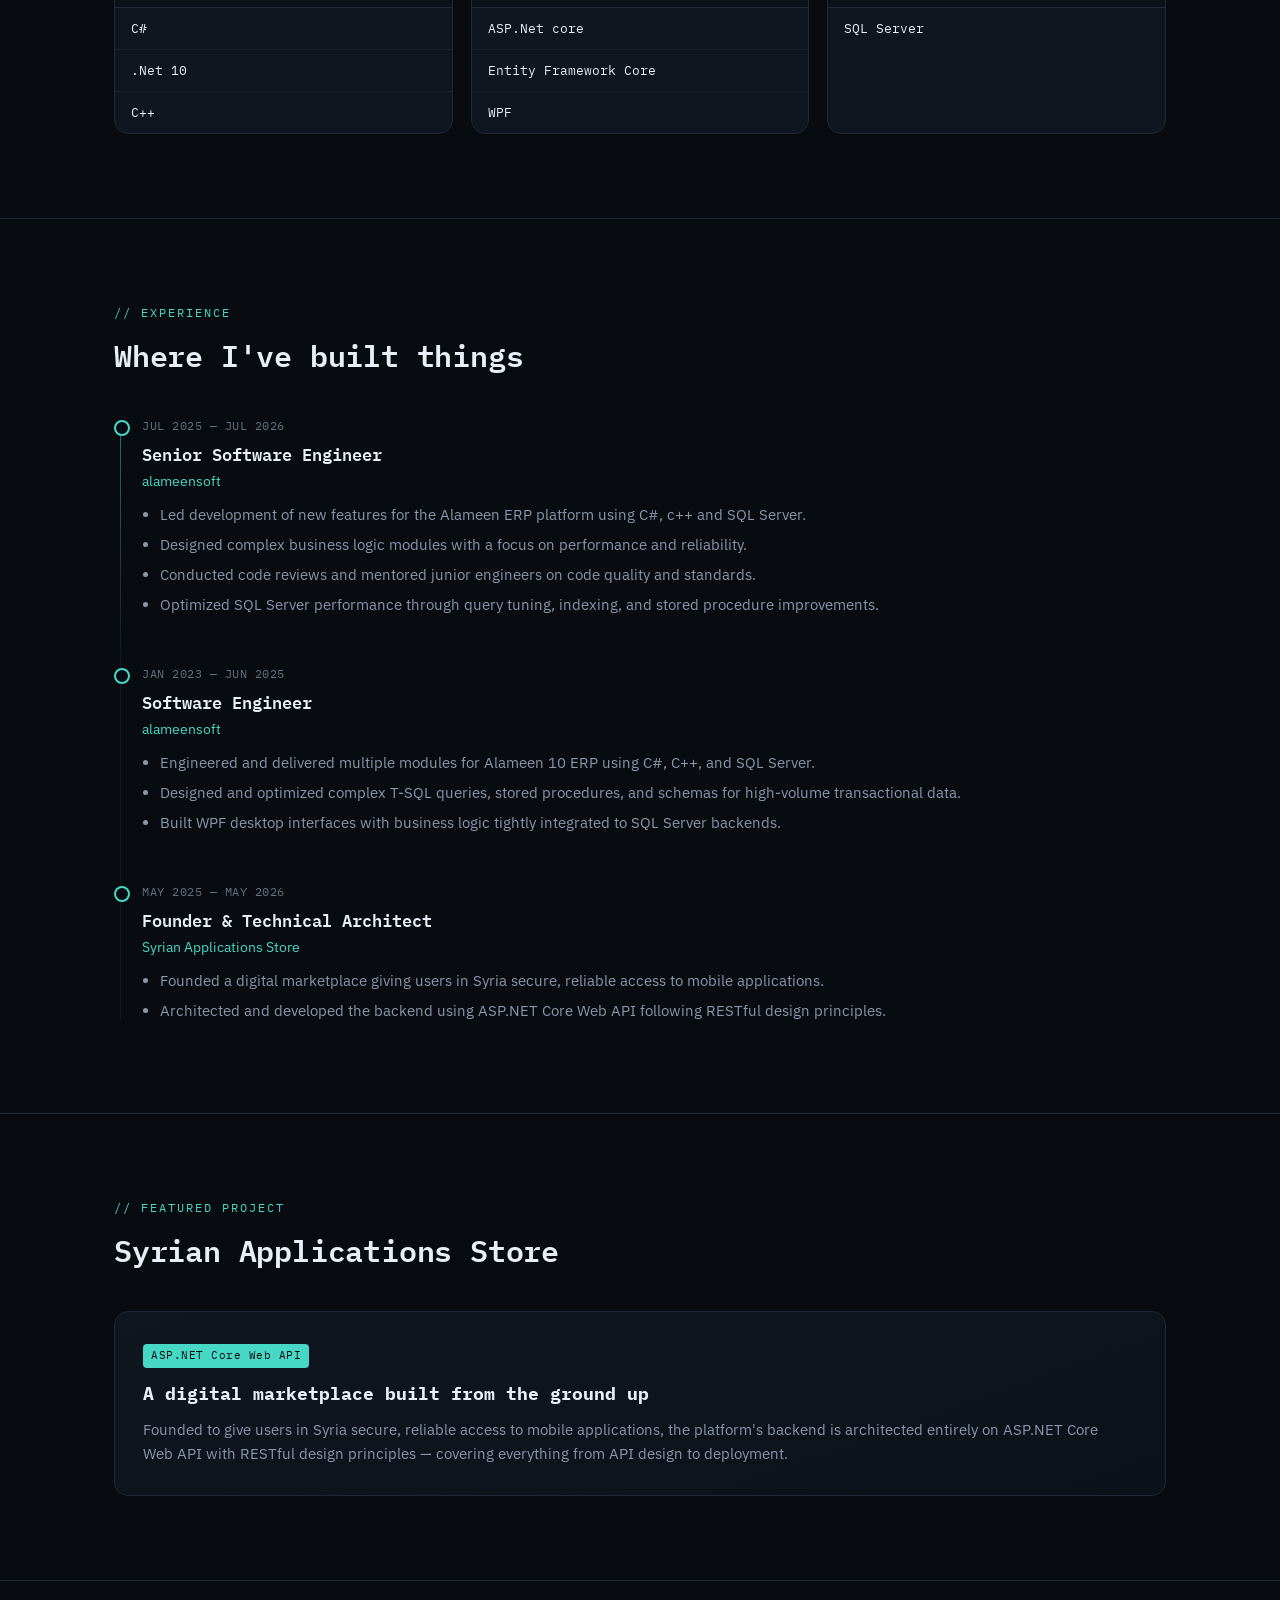
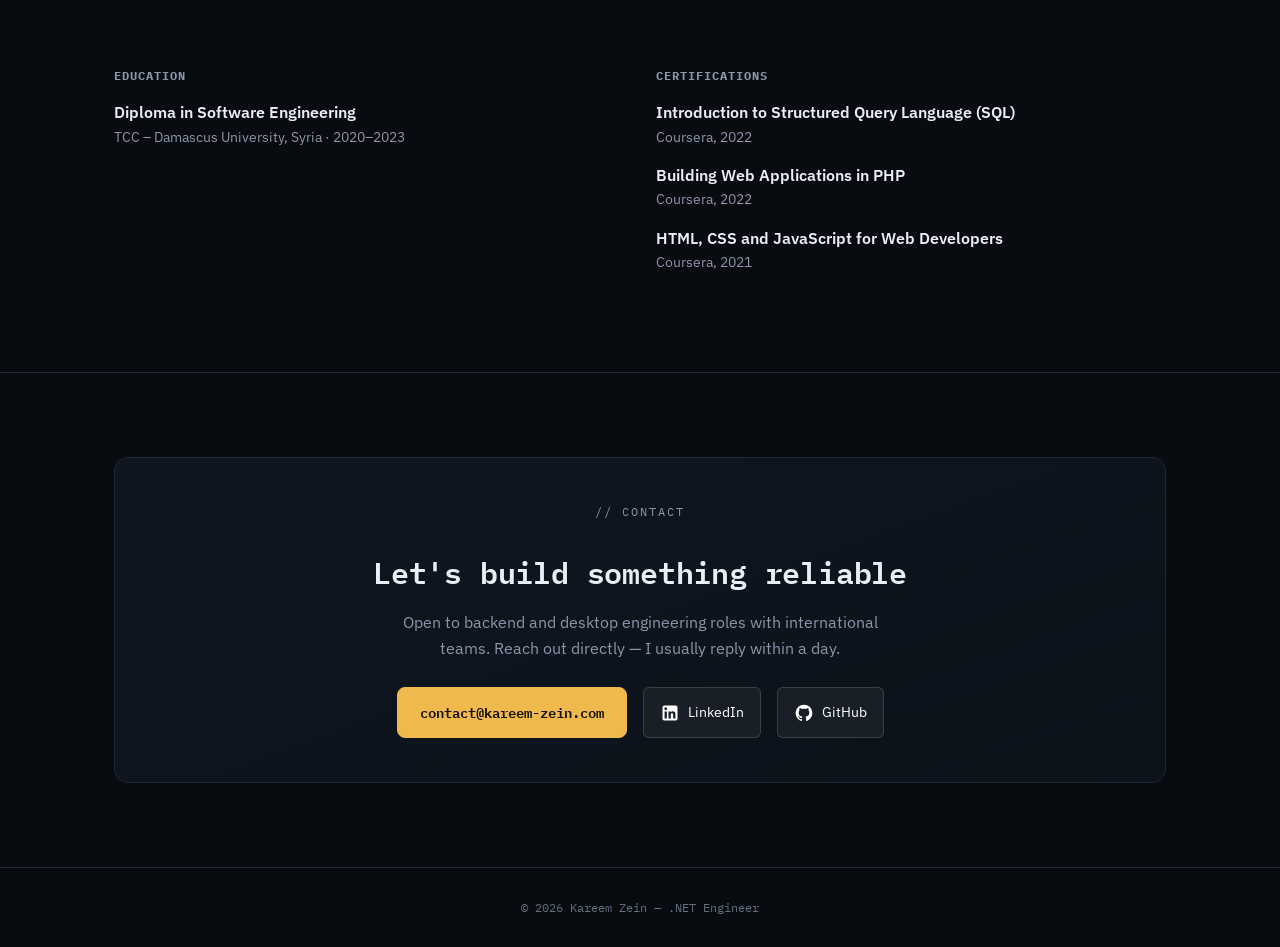
==== commit d3e326b3: "some changes" ====
--- a/index.html
+++ b/index.html
@@ -13,24 +13,24 @@
 <meta name="viewport" content="width=device-width, initial-scale=1.0">
 
 <!-- ===== SEO: Primary Meta Tags ===== -->
-<title>Kareem Zein — .NET Software Engineer | Backend, ERP & Desktop Systems Developer</title>
-<meta name="title" content="Kareem Zein — .NET Software Engineer | Backend, ERP & Desktop Systems Developer">
-<meta name="description" content="Kareem Zein is a .NET Software Engineer with 3+ years building enterprise ERP systems, backend APIs, and desktop applications with C#, ASP.NET Core Web API, Entity Framework Core, SQL Server and WPF. Available for international remote roles.">
-<meta name="keywords" content=".NET Software Engineer, C# Developer, ASP.NET Core Web API, SQL Server Developer, Entity Framework Core, WPF Developer, ERP Software Engineer, Backend Engineer, T-SQL, Remote .NET Developer, Software Engineer Syria">
+<title>Kareem Zein — .NET Engineer | Backend, ERP & Desktop Systems Developer</title>
+<meta name="title" content="Kareem Zein — .NET Engineer | Backend, ERP & Desktop Systems Developer">
+<meta name="description" content="Kareem Zein is a .NET Engineer with 3+ years building enterprise ERP systems, backend APIs, and desktop applications with C#, ASP.NET Core Web API, Entity Framework Core, SQL Server and WPF. Available for international remote roles.">
+<meta name="keywords" content=".NET Engineer, C# Developer, ASP.NET Core Web API, SQL Server Developer, Entity Framework Core, WPF Developer, ERP Software Engineer, Backend Engineer, T-SQL, Remote .NET Developer, Software Engineer Syria">
 <meta name="author" content="Kareem Zein">
 <meta name="robots" content="index, follow">
-<link rel="canonical" href="http://kareem-zein.com/">
+<link rel="canonical" href="https://kareem-zein.com">
 
 <!-- ===== SEO: Open Graph / Facebook / LinkedIn ===== -->
 <meta property="og:type" content="website">
-<meta property="og:url" content="http://kareem-zein.com/">
-<meta property="og:title" content="Kareem Zein — .NET Software Engineer">
+<meta property="og:url" content="https://kareem-zein.com">
+<meta property="og:title" content="Kareem Zein — .NET Engineer">
 <meta property="og:description" content="Backend & desktop systems engineer specializing in C#, ASP.NET Core Web API, SQL Server and ERP architecture. Building the Syrian Applications Store. Open to international opportunities.">
 <meta property="og:locale" content="en_US">
 
 <!-- ===== SEO: Twitter ===== -->
 <meta name="twitter:card" content="summary">
-<meta name="twitter:title" content="Kareem Zein — .NET Software Engineer">
+<meta name="twitter:title" content="Kareem Zein — .NET Engineer">
 <meta name="twitter:description" content="Backend & desktop systems engineer specializing in C#, ASP.NET Core Web API, SQL Server and ERP architecture.">
 
 <!-- ===== SEO: Structured Data (schema.org Person) ===== -->
@@ -39,8 +39,8 @@
   "@context": "https://schema.org",
   "@type": "Person",
   "name": "Kareem Zein",
-  "jobTitle": ".NET Software Engineer",
-  "description": "Results-driven .NET Software Engineer with 3+ years of experience designing enterprise-grade desktop and backend applications using C#, ASP.NET Core Web API, and SQL Server.",
+  "jobTitle": ".NET Engineer",
+  "description": "Results-driven .NET Engineer with 3+ years of experience designing enterprise-grade desktop and backend applications using C#, ASP.NET Core Web API, and SQL Server.",
   "email": "mailto:kareemzain7056@gmail.com",
   "telephone": "+963-981-272-201",
   "address": {
@@ -48,7 +48,7 @@
     "addressLocality": "Jaramanah",
     "addressCountry": "Syria"
   },
-  "url": "http://kareem-zein.com/",
+  "url": "https://kareem-zein.com",
   "alumniOf": {
     "@type": "CollegeOrUniversity",
     "name": "TCC – Damascus University"
@@ -469,15 +469,15 @@
   <div class="wrap hero">
     <div>
       <p class="eyebrow">Open to international remote roles</p>
-      <h1>Kareem Zein<br><span class="accent">.NET Software Engineer</span></h1>
-      <p class="lead">I design and ship enterprise-grade backend systems and desktop applications — from ERP platforms handling high-volume transactional data to REST APIs built on ASP.NET Core.</p>
+      <h1>Kareem Zein<br><span class="accent">.NET Engineer</span></h1>
+      <p class="lead">Building enterprise applications, APIs and high-performance data systems.</p>
       <div class="cta-row">
         <a class="btn btn-primary" href="#experience">View Experience</a>
         <a class="btn btn-ghost" href="#contact">Get in Touch</a>
       </div>
       <div class="stat-row">
         <div class="stat"><b>3+</b><span>Years experience</span></div>
-        <div class="stat"><b>1</b><span>Marketplace founded</span></div>
+        <div class="stat"><b>1</b><span>Products built from scratch</span></div>
       </div>
     </div>
 
@@ -533,7 +533,7 @@
       <div>
         <p class="kicker">// About</p>
         <h2 style="margin-bottom:20px;">Built for systems that can't afford to go down</h2>
-        <p>I'm a results-driven .NET Software Engineer with 3+ years of hands-on experience designing, developing, and maintaining enterprise-grade desktop and backend applications using C#, C++, ASP.NET Core Web API, and SQL Server.</p>
+        <p>I'm a results-driven .NET Engineer with 3+ years of hands-on experience designing, developing, and maintaining enterprise-grade desktop and backend applications using C#, C++, ASP.NET Core Web API, and SQL Server.</p>
         <p>My core strength is ERP system development — building new modules, optimizing legacy code, and engineering databases that stay fast and reliable under high transaction volume. I've led feature development on production ERP platforms, mentored junior engineers through code review, and tuned SQL Server performance at the query and index level.</p>
         <p>Outside work, I founded and architected the Syrian Applications Store, a digital marketplace built on ASP.NET Core Web API — proof that I can take a system from idea to production on my own.</p>
       </div>
@@ -560,40 +560,22 @@
       </div>
       <div class="tables reveal">
         <div class="db-table">
-          <div class="tname">languages_frameworks</div>
+          <div class="tname">Core</div>
           <ul>
-            <li>C# <span>primary</span></li>
-            <li>C++ <span>legacy systems</span></li>
-            <li>ASP.NET Core Web API <span>backend</span></li>
-            <li>Entity Framework Core <span>ORM</span></li>
-            <li>LINQ <span>querying</span></li>
-            <li>WPF <span>desktop UI</span></li>
+            <li>C#</li>
+            <li>.Net 10</li>
+            <li>C++</li>
           </ul>
         </div>
         <div class="db-table">
-          <div class="tname">databases</div>
-          <ul>
-            <li>SQL Server <span>primary</span></li>
-            <li>T-SQL <span>stored procs</span></li>
-            <li>Query Optimization <span>performance</span></li>
-            <li>Database Design <span>schema</span></li>
-          </ul>
+          <div class="tname">Frameworks | Technologies</div>
+          <li>ASP.Net core</li>
+          <li>Entity Framework Core</li>
+          <li>WPF</li>
         </div>
         <div class="db-table">
-          <div class="tname">apis_services</div>
-          <ul>
-            <li>RESTful APIs <span>design</span></li>
-            <li>Web Services <span>integration</span></li>
-          </ul>
-        </div>
-        <div class="db-table">
-          <div class="tname">tools</div>
-          <ul>
-            <li>Visual Studio <span>IDE</span></li>
-            <li>Git <span>version control</span></li>
-            <li>Postman <span>API testing</span></li>
-            <li>SSMS <span>database mgmt</span></li>
-          </ul>
+          <div class="tname">Databases</div>
+          <li>SQL Server</li>
         </div>
       </div>
     </div>
@@ -611,7 +593,7 @@
           <div class="tl-role">Senior Software Engineer</div>
           <div class="tl-org">alameensoft</div>
           <ul>
-            <li>Led development of new features and architectural improvements for the Alameen ERP platform using C#, c++ and SQL Server.</li>
+            <li>Led development of new features for the Alameen ERP platform using C#, c++ and SQL Server.</li>
             <li>Designed complex business logic modules with a focus on performance and reliability.</li>
             <li>Conducted code reviews and mentored junior engineers on code quality and standards.</li>
             <li>Optimized SQL Server performance through query tuning, indexing, and stored procedure improvements.</li>
@@ -713,7 +695,7 @@
 </main>
 
 <footer>
-  <div class="wrap">© 2026 Kareem Zein — .NET Software Engineer</div>
+  <div class="wrap">© 2026 Kareem Zein — .NET Engineer</div>
 </footer>
 
 <script>
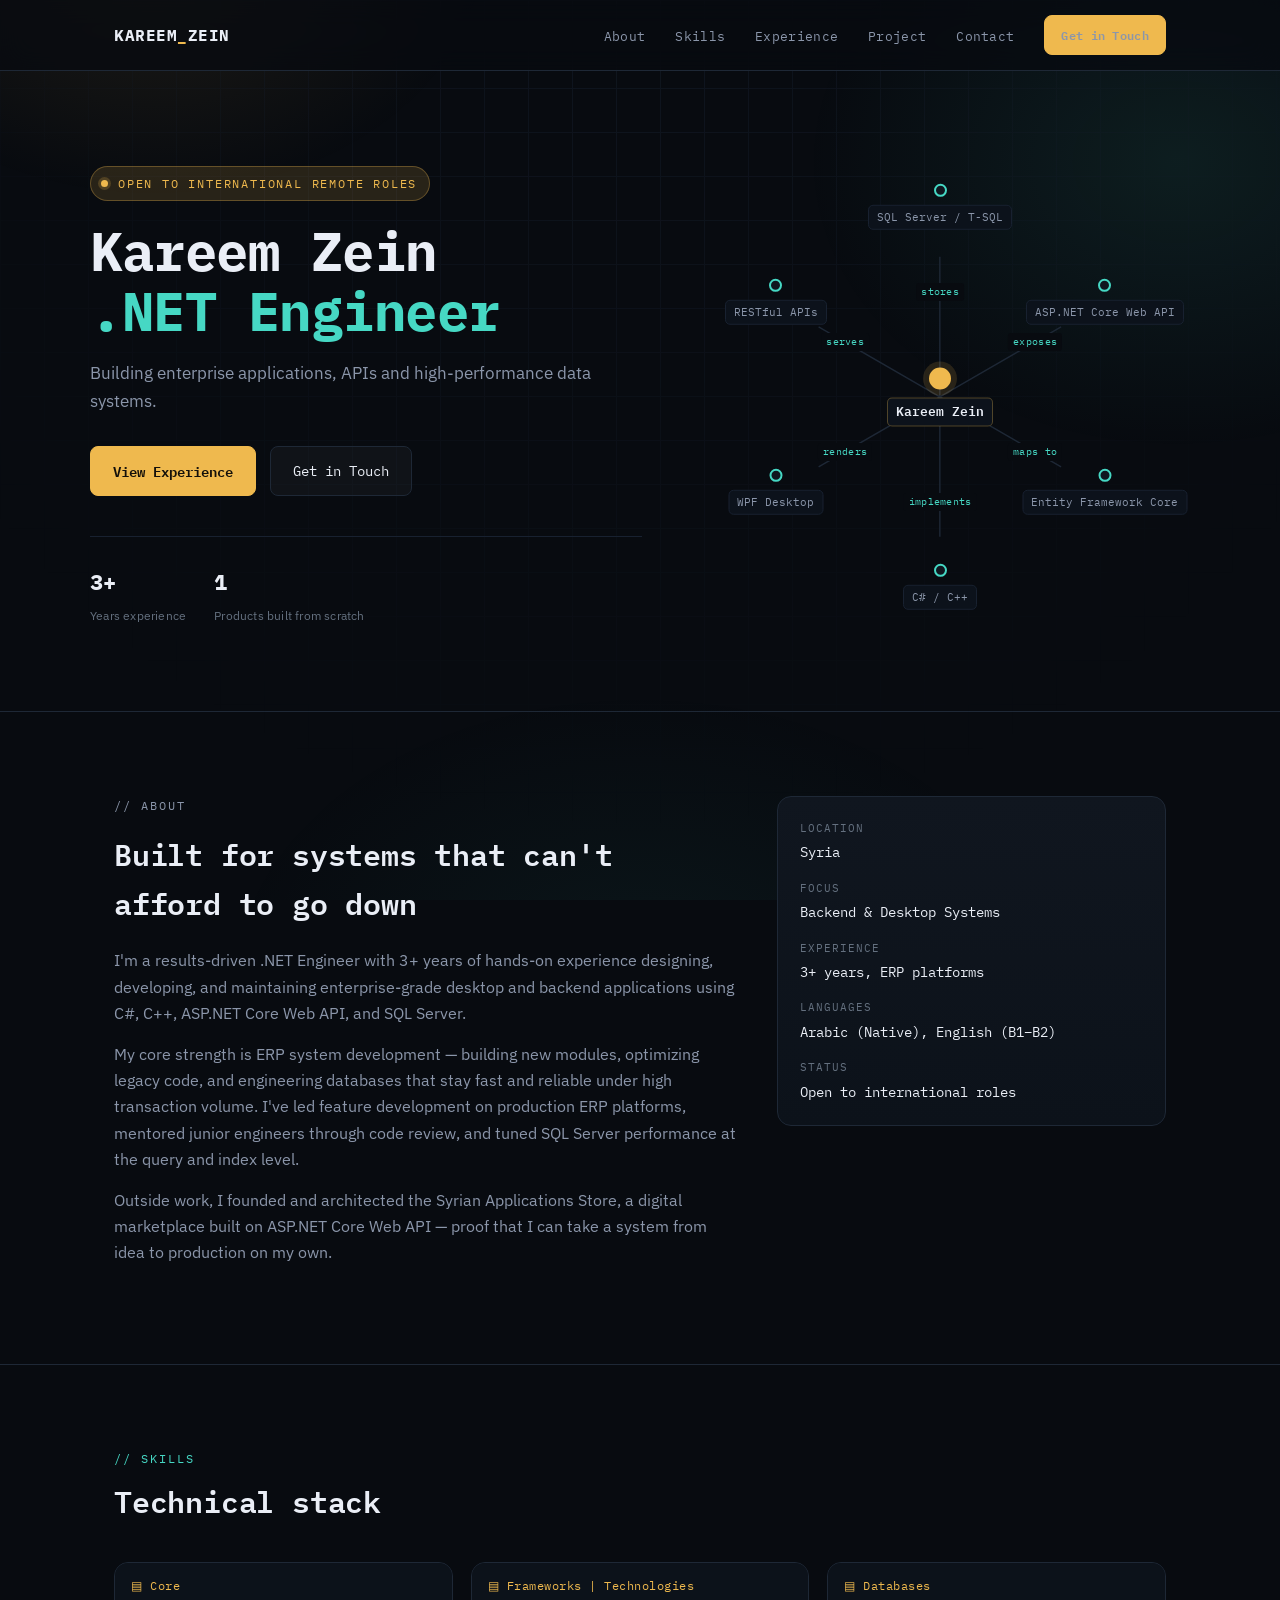
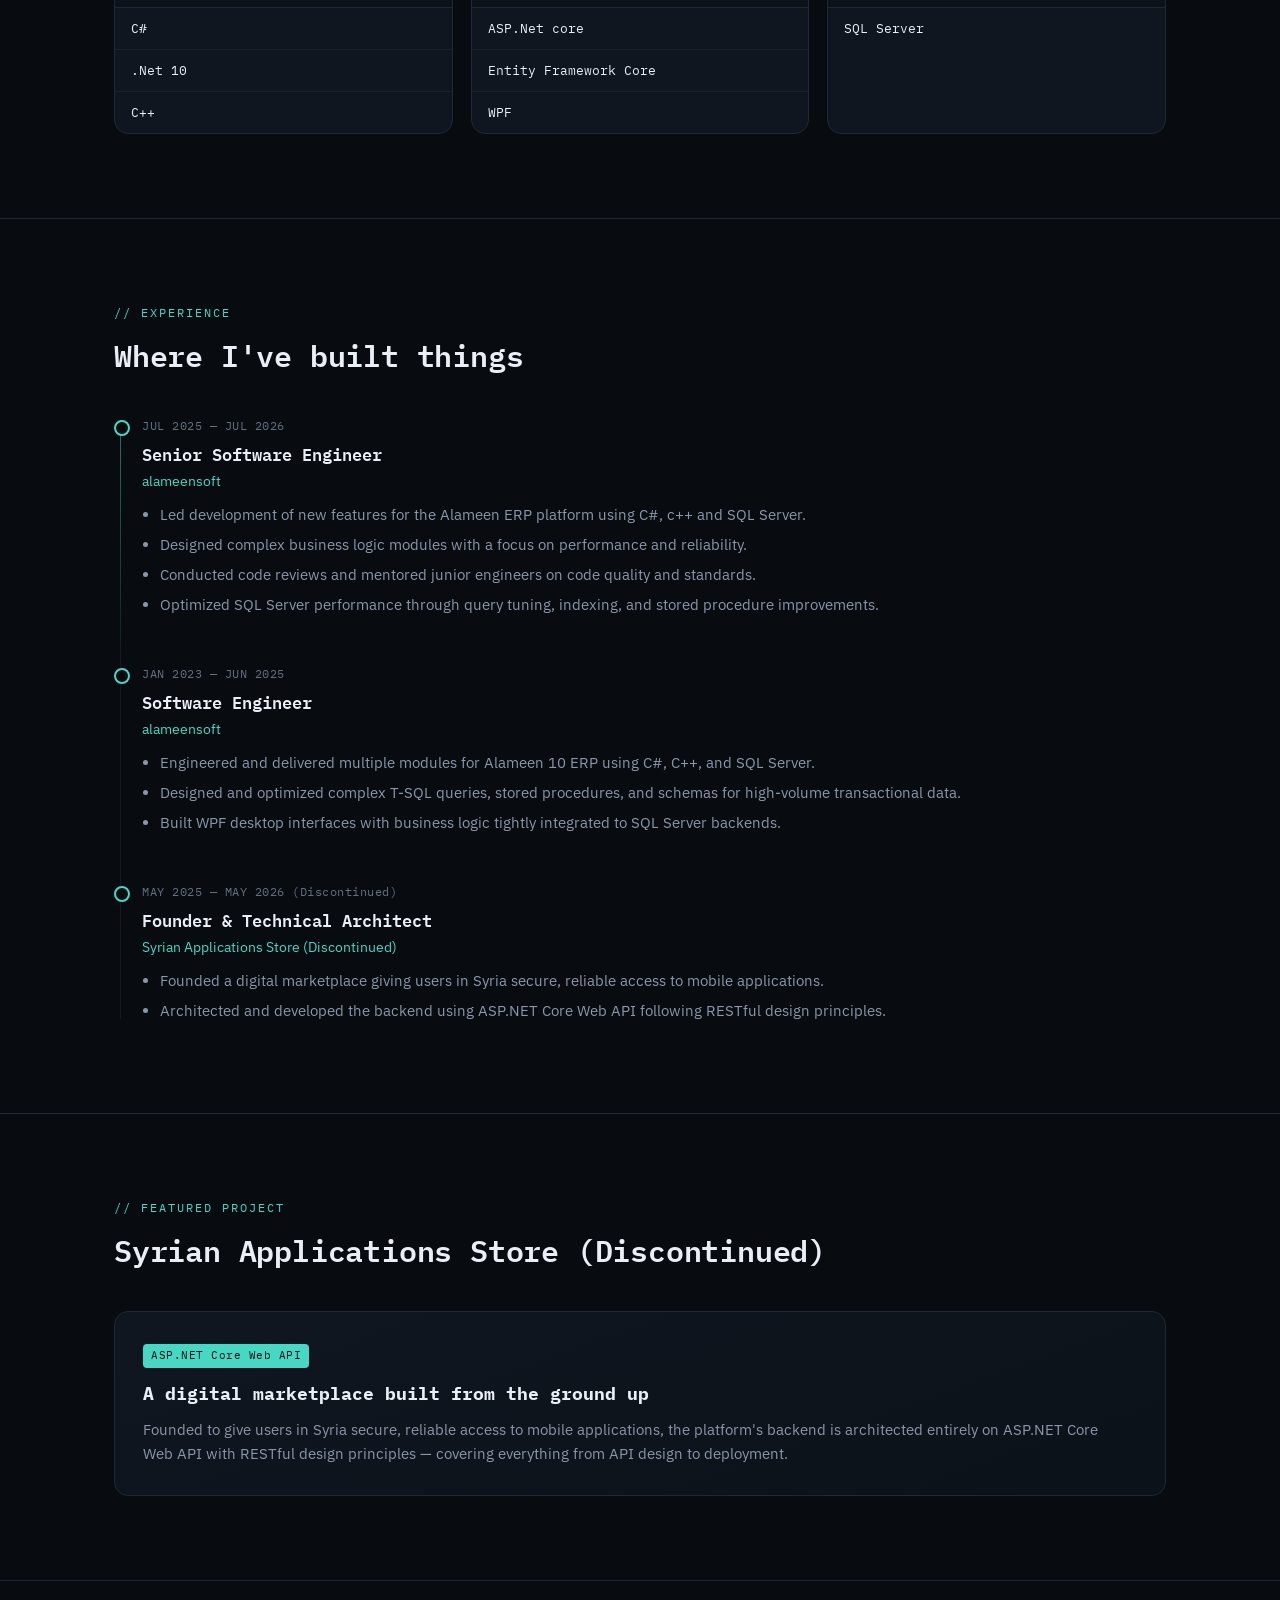
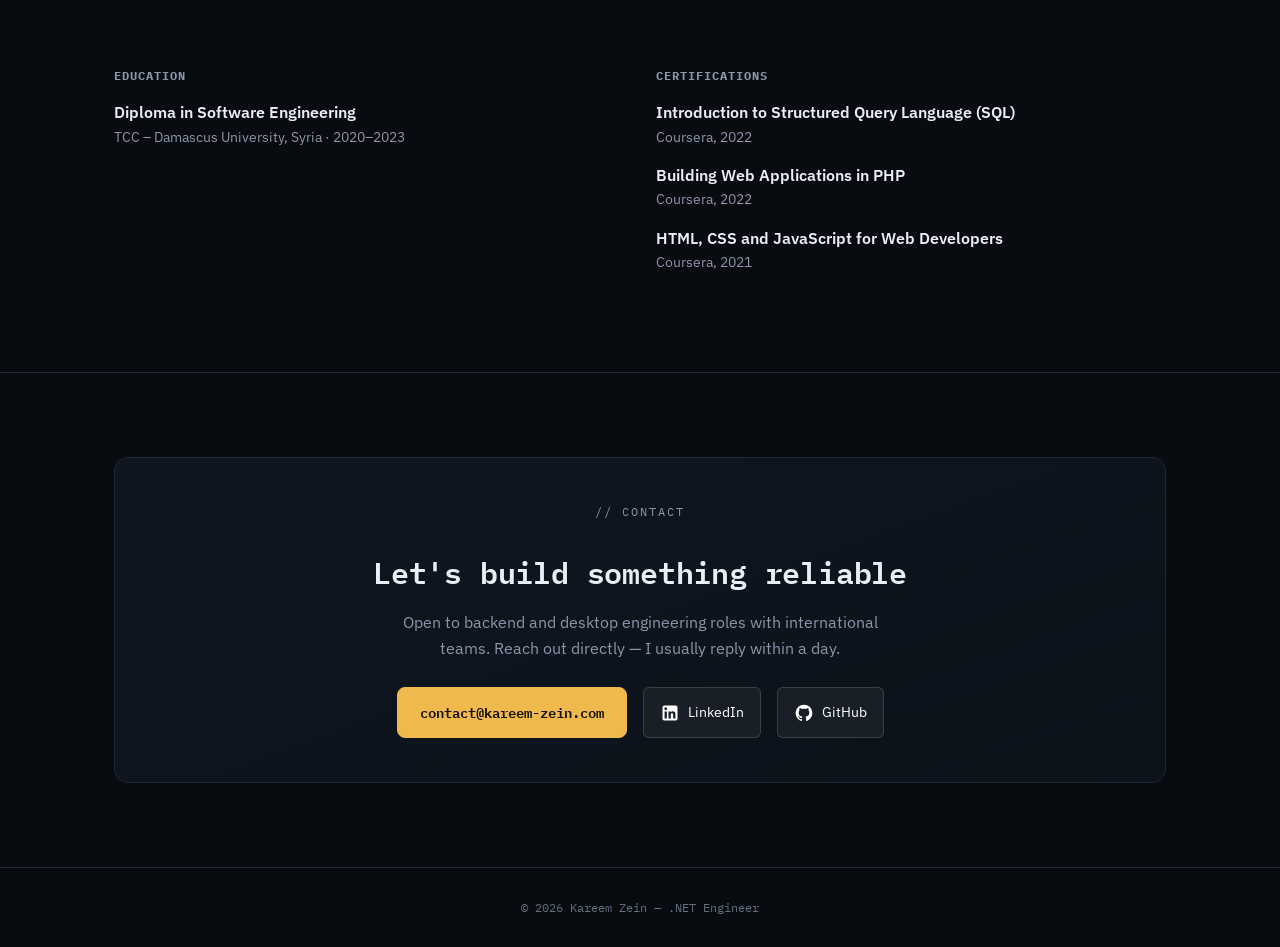
==== commit 4ba10166: "Add (Discontinued) To syrian applications store." ====
--- a/index.html
+++ b/index.html
@@ -610,9 +610,9 @@
           </ul>
         </div>
         <div class="tl-item">
-          <div class="tl-date">MAY 2025 — MAY 2026</div>
+          <div class="tl-date">MAY 2025 — MAY 2026 (Discontinued)</div>
           <div class="tl-role">Founder & Technical Architect</div>
-          <div class="tl-org">Syrian Applications Store</div>
+          <div class="tl-org">Syrian Applications Store (Discontinued)</div>
           <ul>
             <li>Founded a digital marketplace giving users in Syria secure, reliable access to mobile applications.</li>
             <li>Architected and developed the backend using ASP.NET Core Web API following RESTful design principles.</li>
@@ -626,7 +626,7 @@
     <div class="wrap">
       <div class="section-head reveal">
         <p class="kicker">// Featured Project</p>
-        <h2>Syrian Applications Store</h2>
+        <h2>Syrian Applications Store (Discontinued)</h2>
       </div>
       <div class="project-card reveal">
         <div>
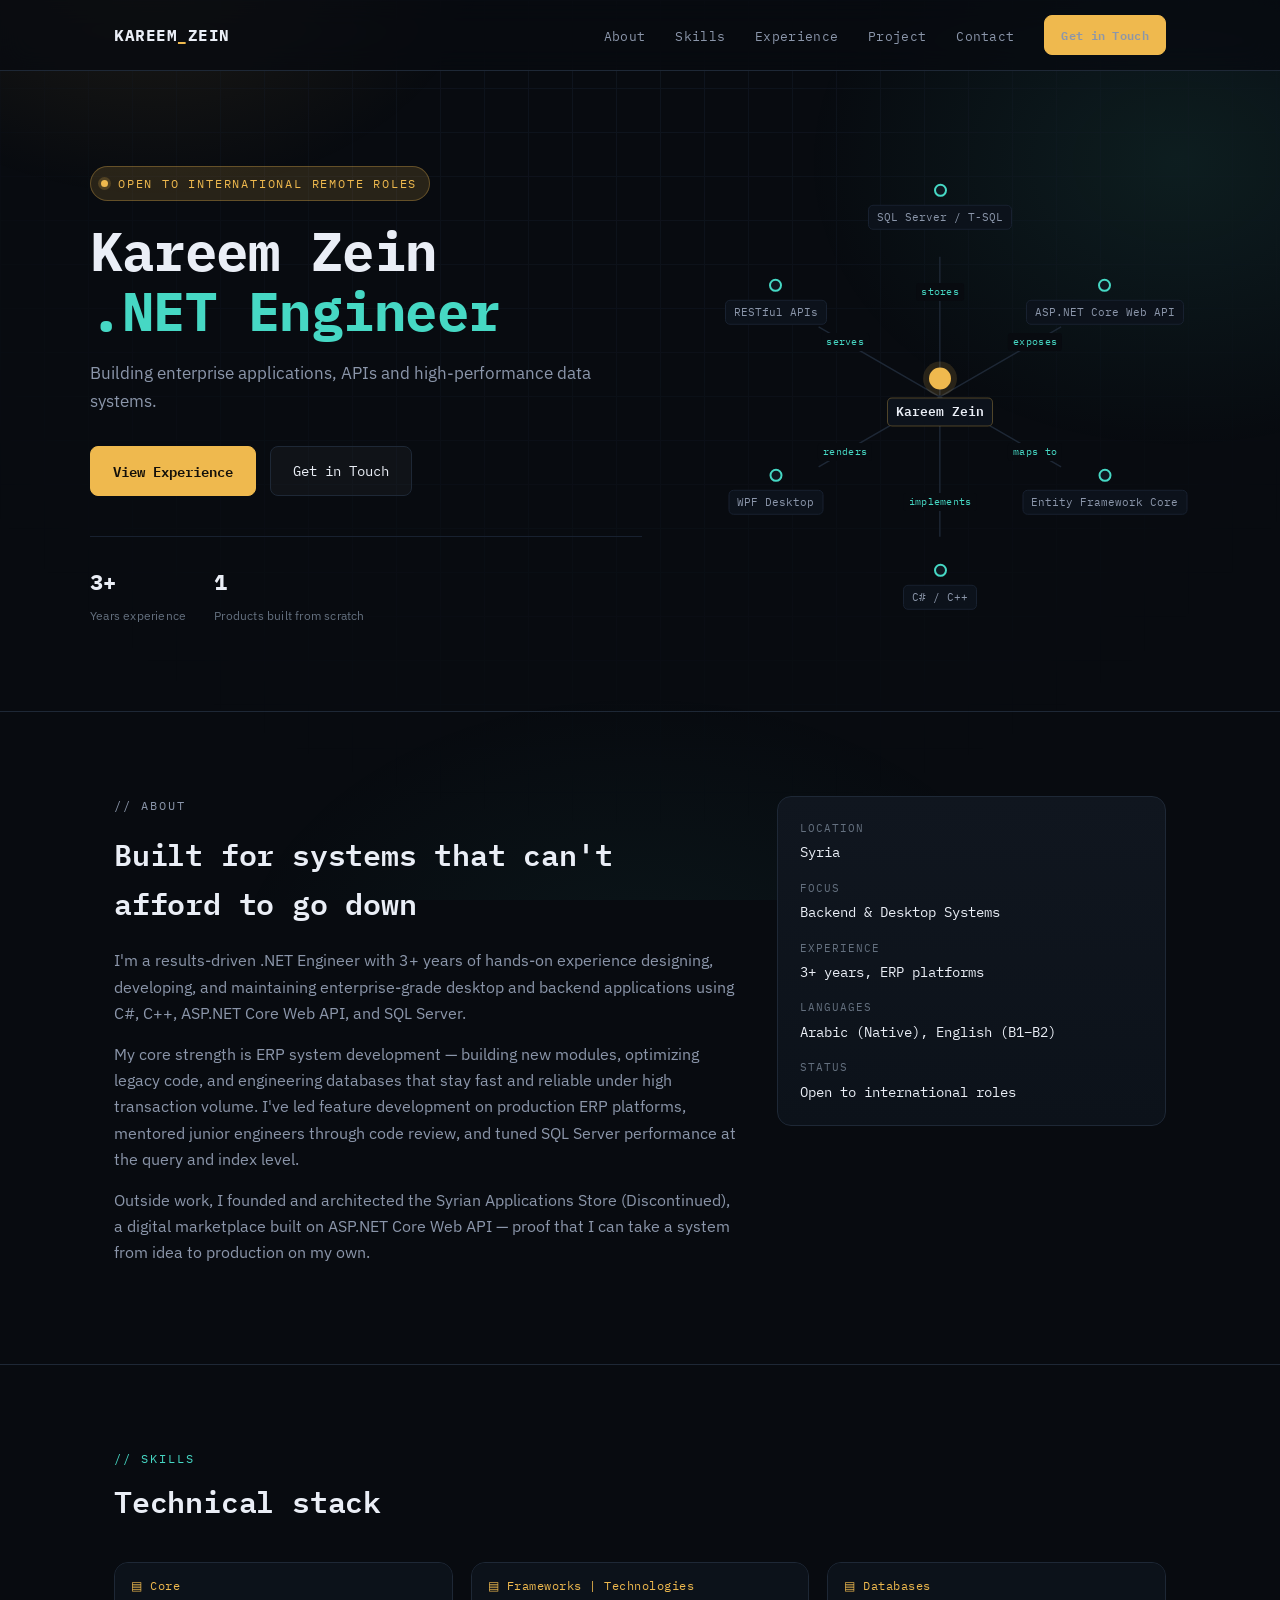
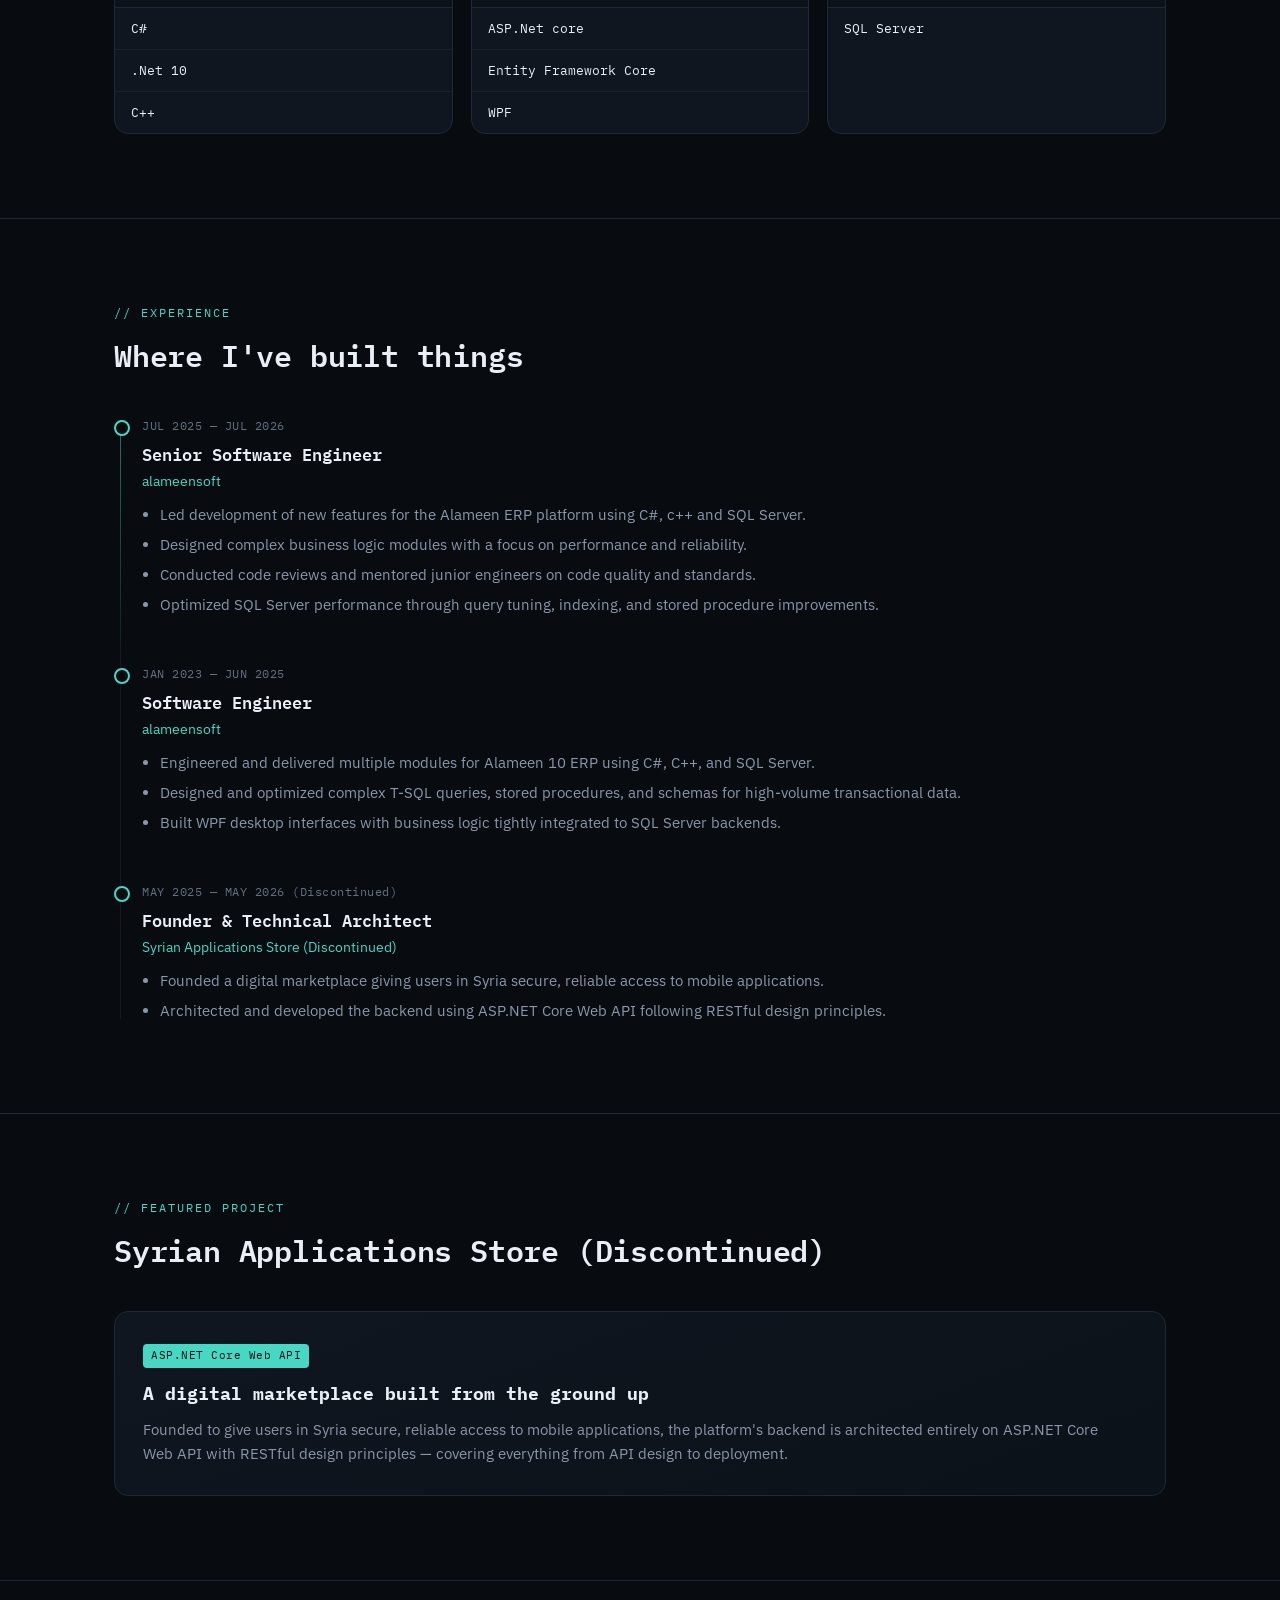
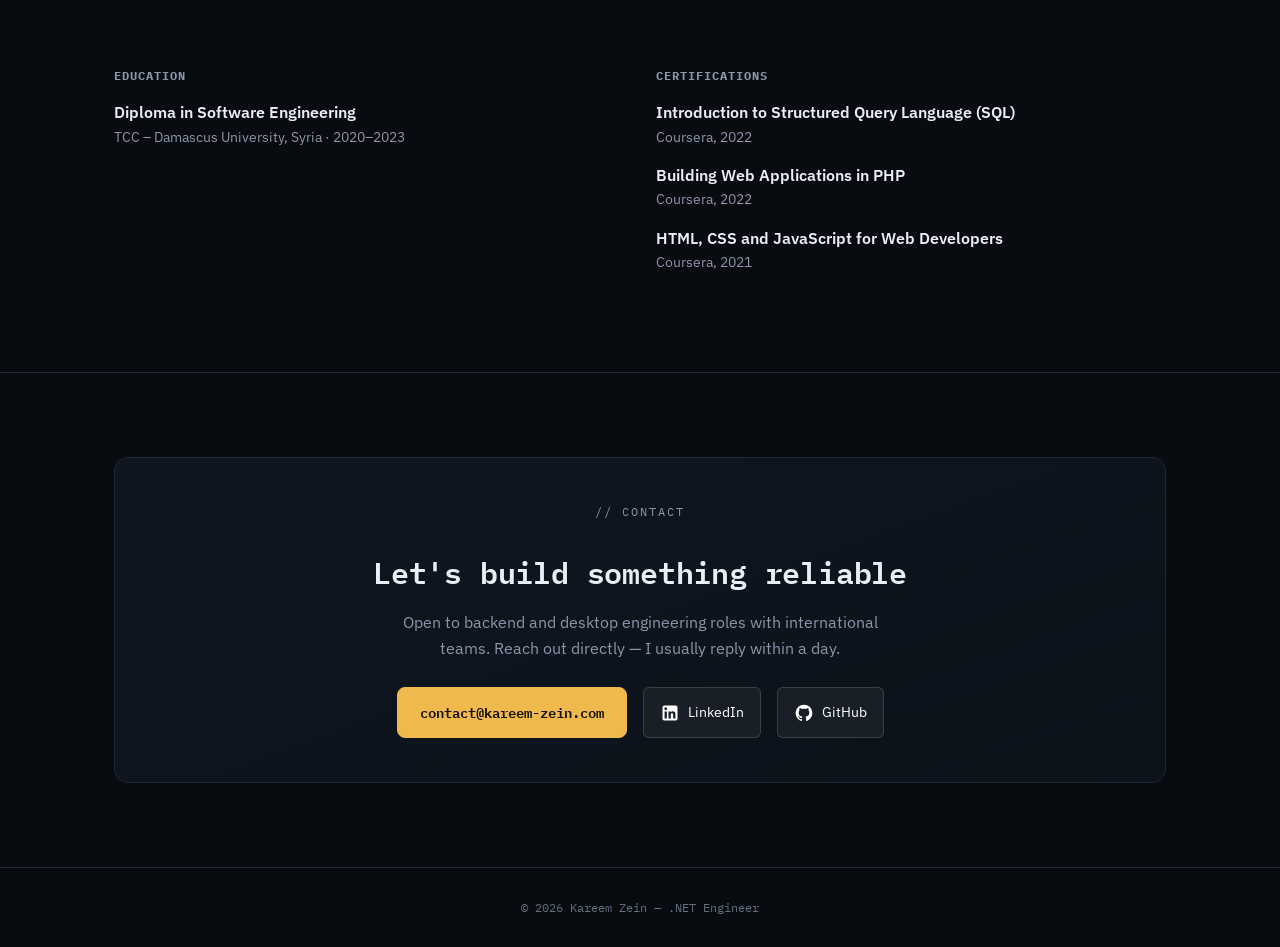
==== commit a1799a2e: "." ====
--- a/index.html
+++ b/index.html
@@ -41,8 +41,7 @@
   "name": "Kareem Zein",
   "jobTitle": ".NET Engineer",
   "description": "Results-driven .NET Engineer with 3+ years of experience designing enterprise-grade desktop and backend applications using C#, ASP.NET Core Web API, and SQL Server.",
-  "email": "mailto:kareemzain7056@gmail.com",
-  "telephone": "+963-981-272-201",
+  "email": "mailto:contact@kareem-zein.com",
   "address": {
     "@type": "PostalAddress",
     "addressLocality": "Jaramanah",
@@ -54,10 +53,6 @@
     "name": "TCC – Damascus University"
   },
   "knowsAbout": ["C#", "C++", "ASP.NET Core Web API", "Entity Framework Core", "SQL Server", "T-SQL", "WPF", "REST APIs", "ERP Systems"],
-  "worksFor": {
-    "@type": "Organization",
-    "name": "Syrian Applications Store"
-  }
 }
 </script>
 
@@ -535,7 +530,7 @@
         <h2 style="margin-bottom:20px;">Built for systems that can't afford to go down</h2>
         <p>I'm a results-driven .NET Engineer with 3+ years of hands-on experience designing, developing, and maintaining enterprise-grade desktop and backend applications using C#, C++, ASP.NET Core Web API, and SQL Server.</p>
         <p>My core strength is ERP system development — building new modules, optimizing legacy code, and engineering databases that stay fast and reliable under high transaction volume. I've led feature development on production ERP platforms, mentored junior engineers through code review, and tuned SQL Server performance at the query and index level.</p>
-        <p>Outside work, I founded and architected the Syrian Applications Store, a digital marketplace built on ASP.NET Core Web API — proof that I can take a system from idea to production on my own.</p>
+        <p>Outside work, I founded and architected the Syrian Applications Store (Discontinued), a digital marketplace built on ASP.NET Core Web API — proof that I can take a system from idea to production on my own.</p>
       </div>
       <dl class="fact-card">
         <dt>Location</dt>
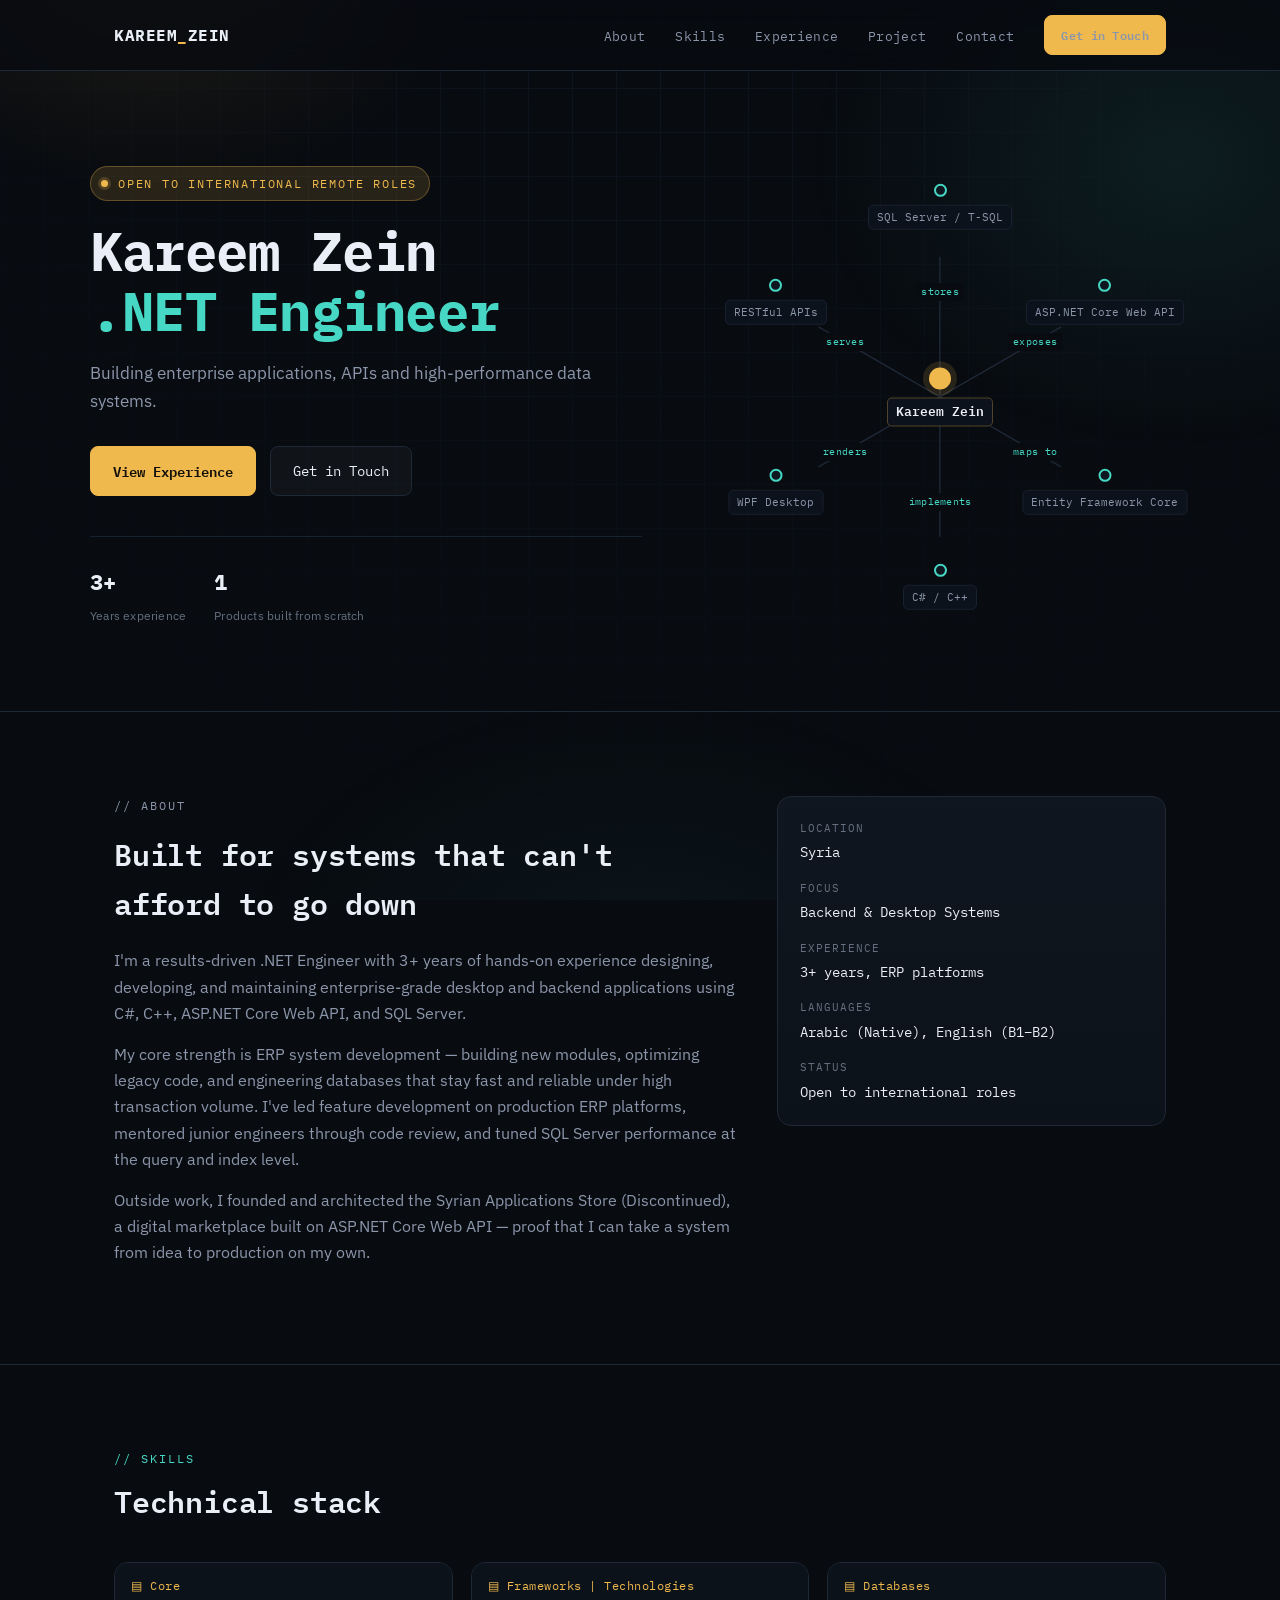
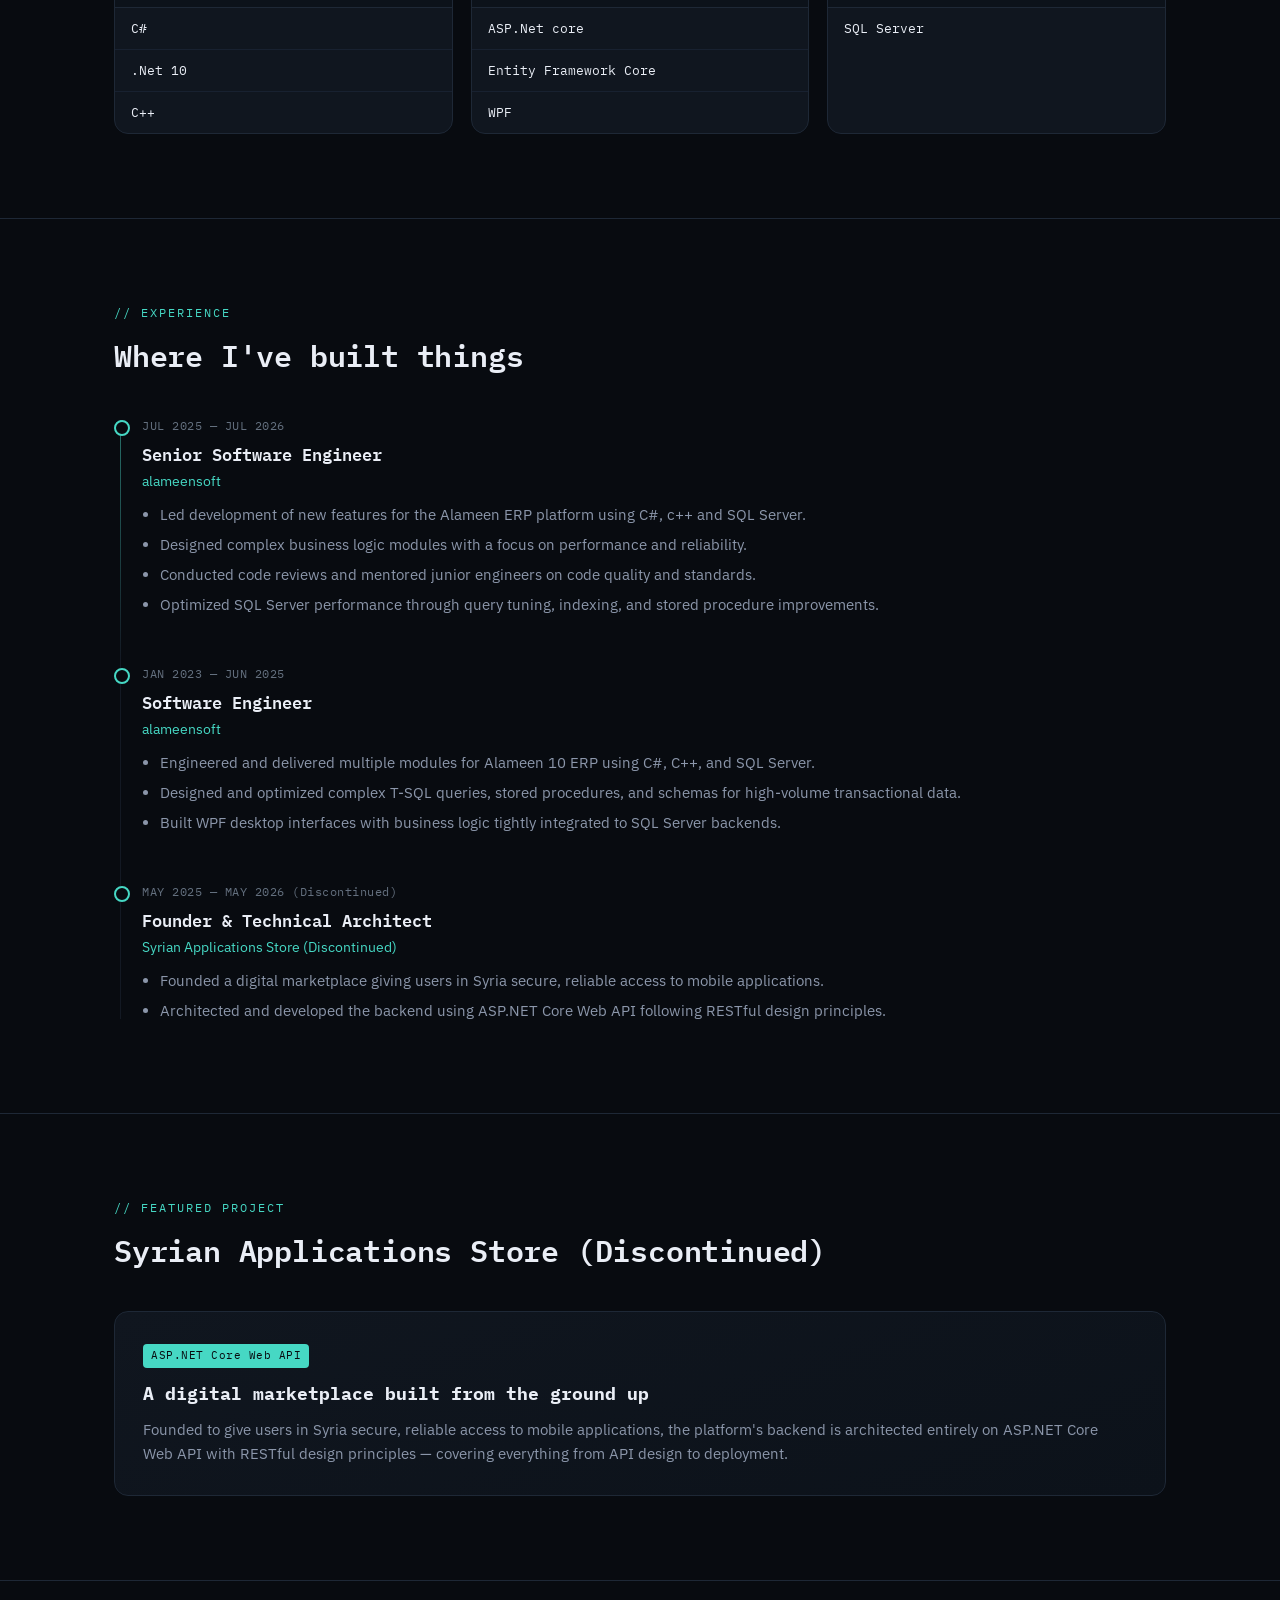
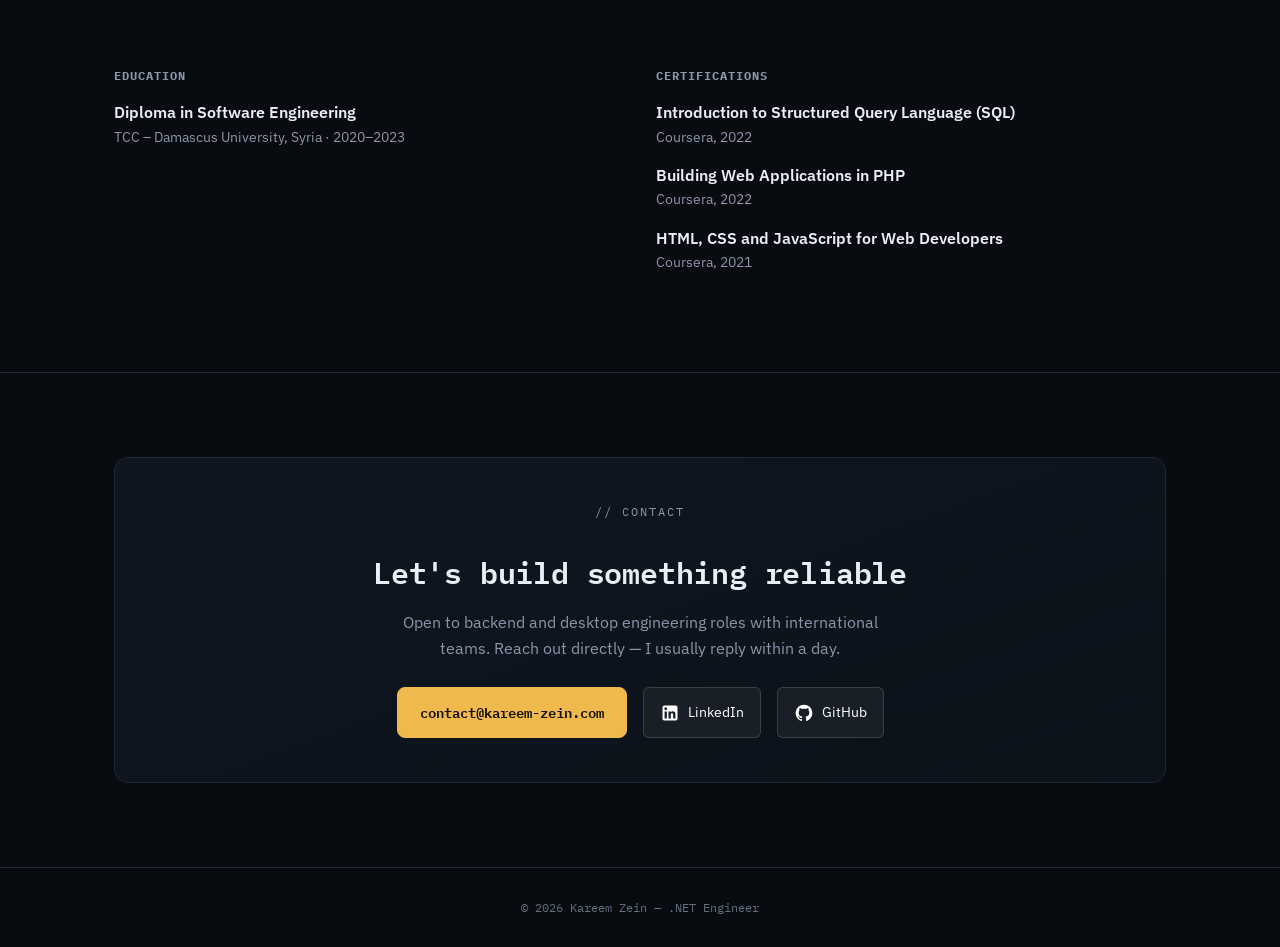
==== commit df306f0d: "." ====
--- a/index.html
+++ b/index.html
@@ -25,7 +25,7 @@
 <meta property="og:type" content="website">
 <meta property="og:url" content="https://kareem-zein.com">
 <meta property="og:title" content="Kareem Zein — .NET Engineer">
-<meta property="og:description" content="Backend & desktop systems engineer specializing in C#, ASP.NET Core Web API, SQL Server and ERP architecture. Building the Syrian Applications Store. Open to international opportunities.">
+<meta property="og:description" content="Backend & desktop systems engineer specializing in C#, ASP.NET Core Web API, SQL Server and ERP architecture. Building the Syrian Applications Store (Discontinued). Open to international opportunities.">
 <meta property="og:locale" content="en_US">
 
 <!-- ===== SEO: Twitter ===== -->
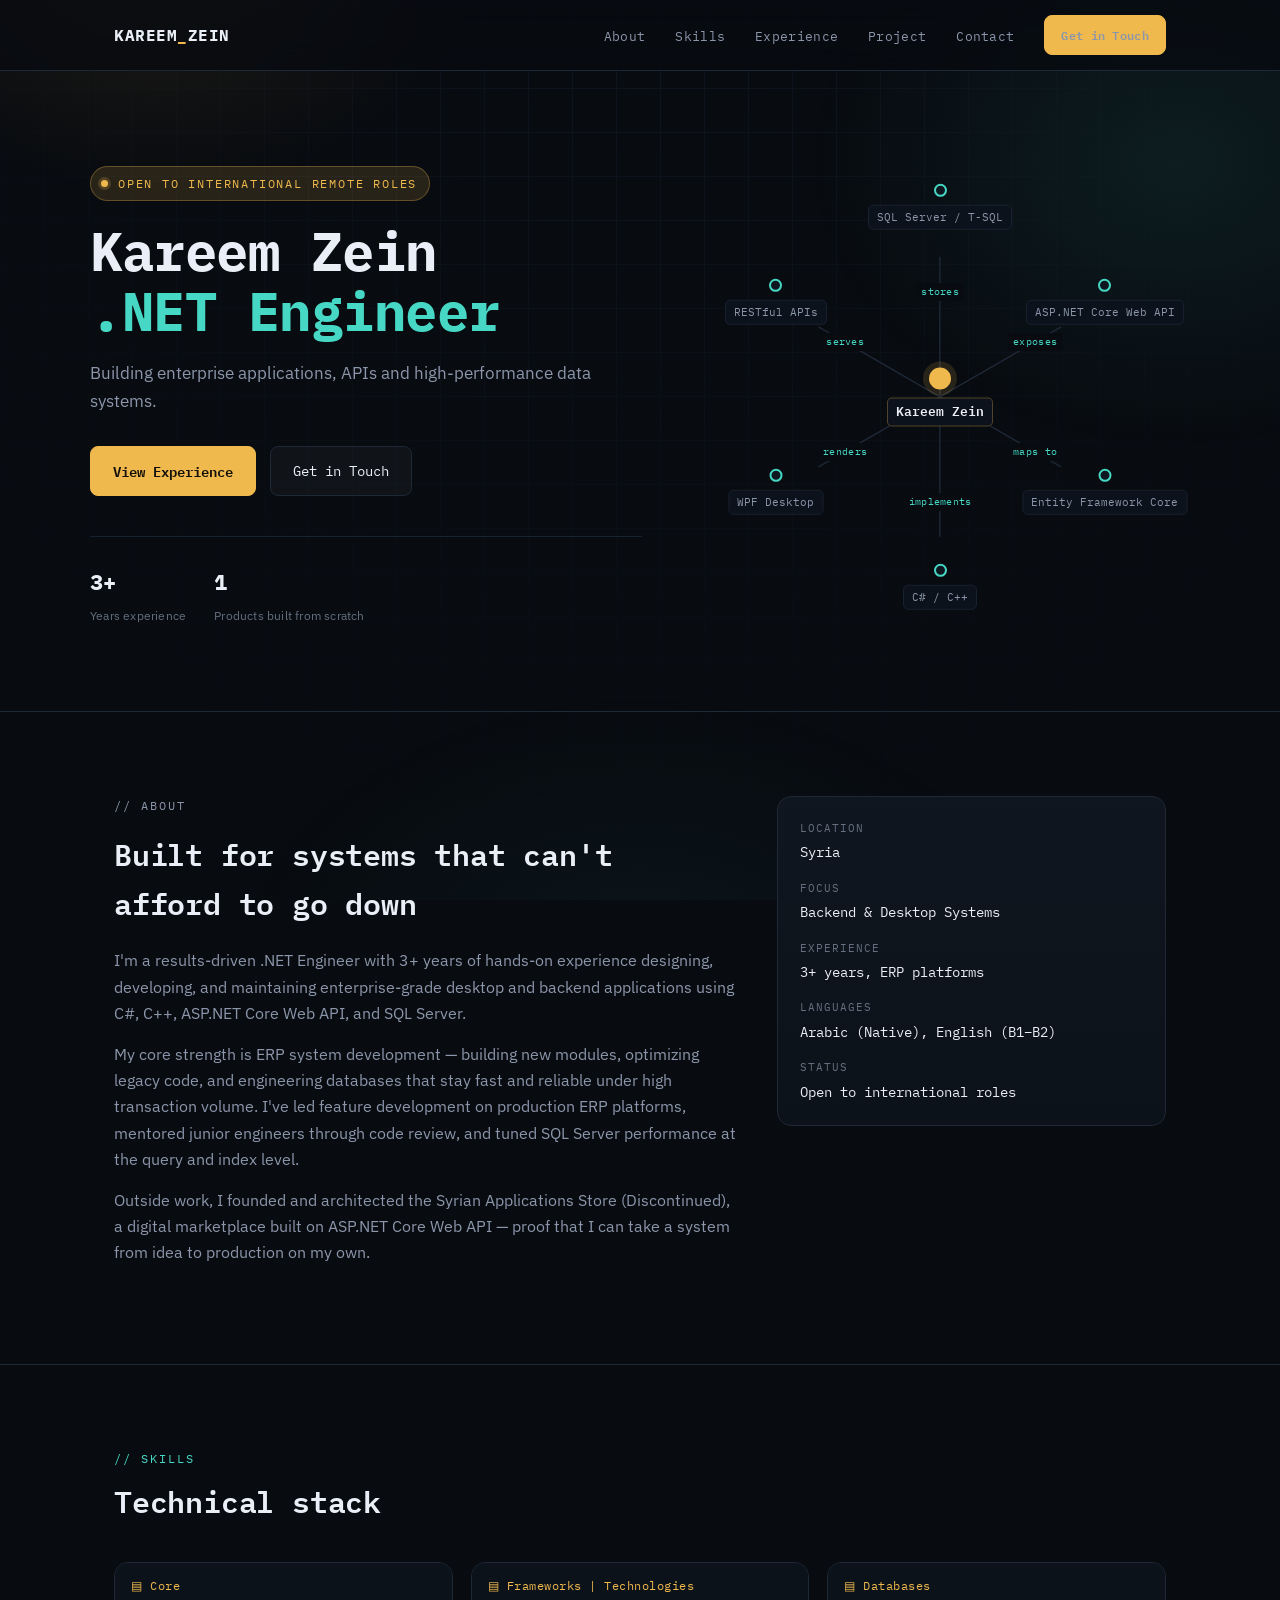
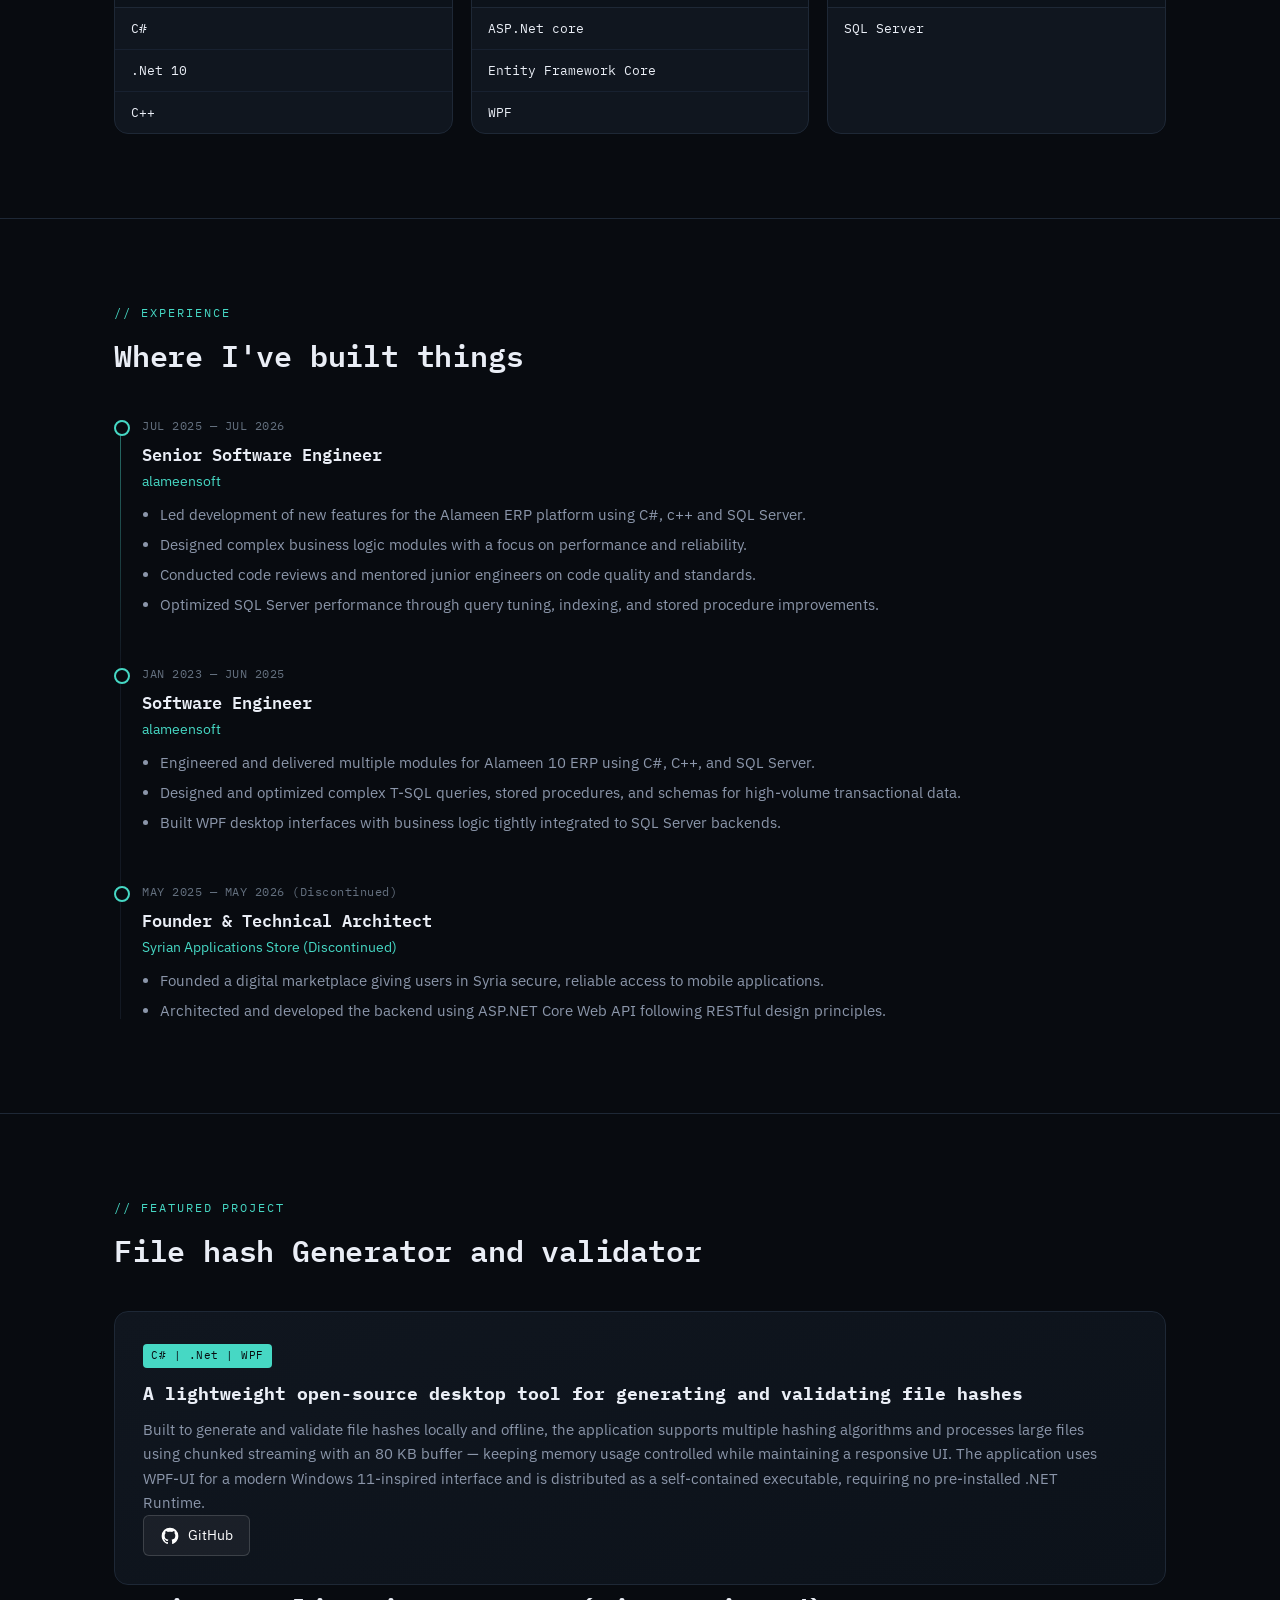
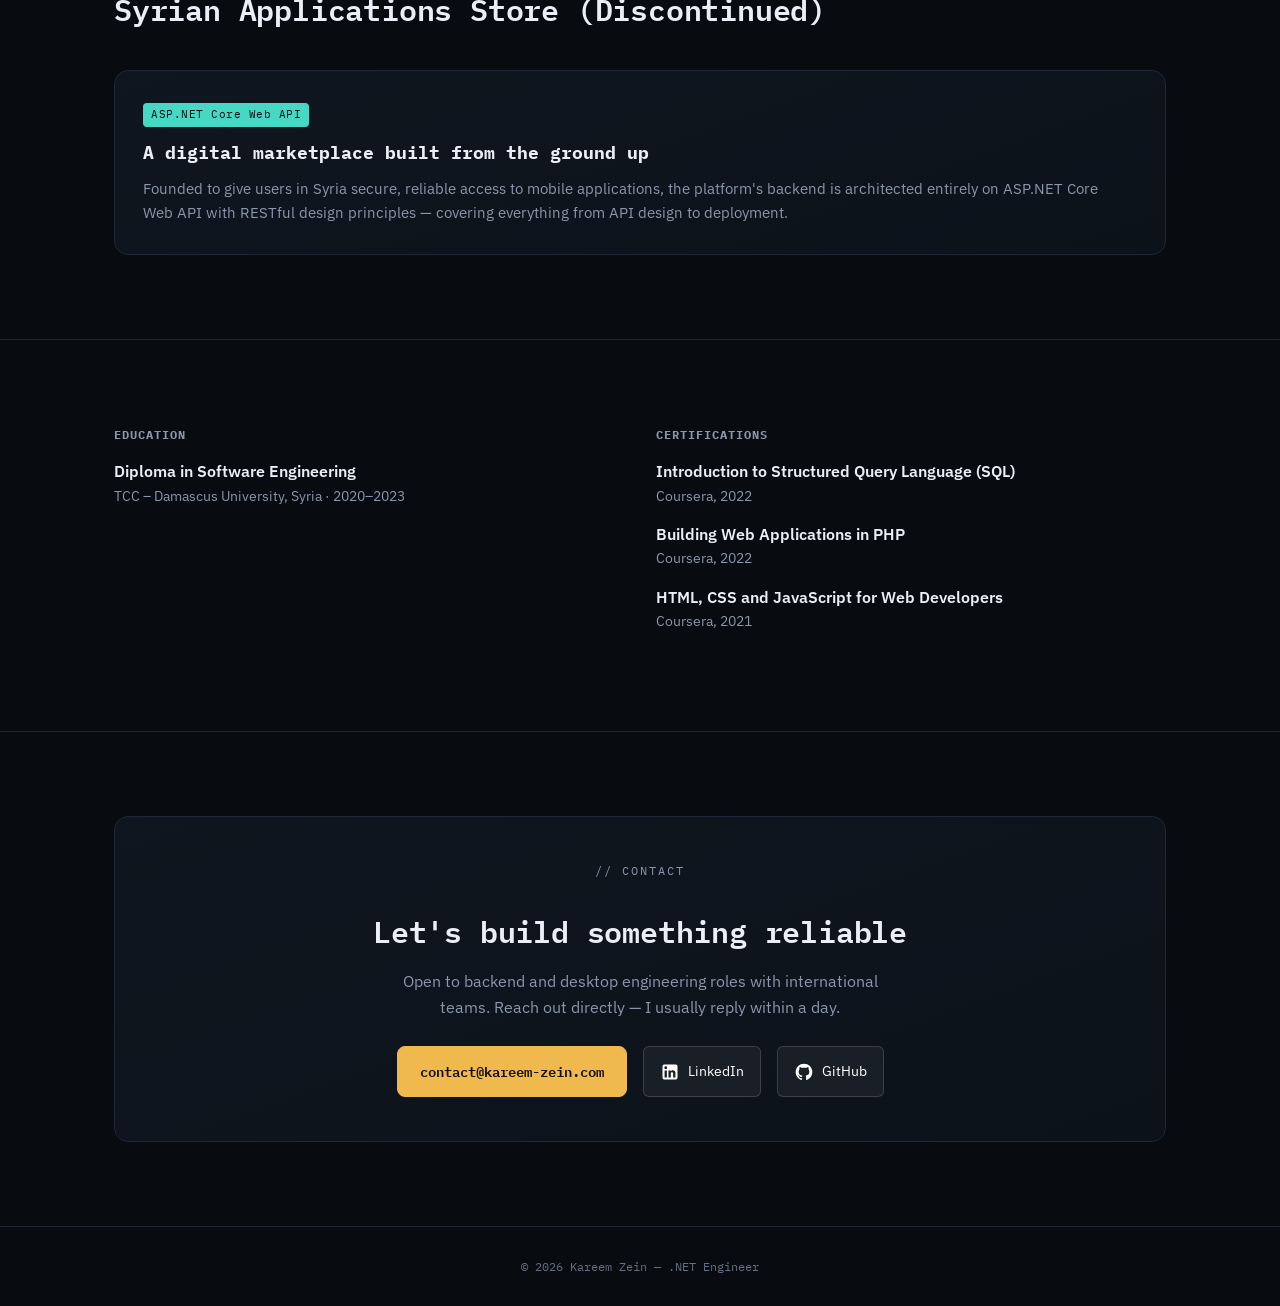
==== commit 0069cc6e: "Add FileHashGeneratorAndValidator Project." ====
--- a/index.html
+++ b/index.html
@@ -621,6 +621,28 @@
     <div class="wrap">
       <div class="section-head reveal">
         <p class="kicker">// Featured Project</p>
+        <h2>File hash Generator and validator</h2>
+      </div>
+      <div class="project-card reveal">
+        <div>
+          <span class="tag">C# | .Net | WPF</span>
+          <h3>A lightweight open-source desktop tool for generating and validating file hashes</h3>
+          <p>Built to generate and validate file hashes locally and offline, the application supports multiple hashing algorithms and processes large files using chunked streaming with an 80 KB buffer — keeping memory usage controlled while maintaining a responsive UI.
+            The application uses WPF-UI for a modern Windows 11-inspired interface and is distributed as a self-contained executable, requiring no pre-installed .NET Runtime.</p>
+
+            <a href="https://github.com/Kareem-Zein/FileHashGeneratorAndValidator" target="_blank" 
+            rel="noopener noreferrer" aria-label="View on GitHub" class="social-btn">
+            <svg xmlns="http://www.w3.org/2000/svg" width="20" height="20" viewBox="0 0 24 24" fill="currentColor">
+              <path d="M12 2A10 10 0 0 0 2 12c0 4.42 2.87 8.17 6.84 9.5.5.08.66-.23.66-.5v-1.69c-2.77.6-3.36-1.34-3.36-1.34-.46-1.16-1.11-1.47-1.11-1.47-.91-.62.07-.6.07-.6 1 .07 1.53 1.03 1.53 1.03.87 1.52 2.34 1.07 2.91.83.1-.65.35-1.09.63-1.34-2.22-.25-4.55-1.11-4.55-4.92 0-1.11.38-2 1.03-2.71-.1-.25-.45-1.29.1-2.64 0 0 .84-.27 2.75 1.02.79-.22 1.65-.33 2.5-.33.85 0 1.71.11 2.5.33 1.91-1.29 2.75-1.02 2.75-1.02.55 1.35.2 2.39.1 2.64.65.71 1.03 1.6 1.03 2.71 0 3.82-2.34 4.66-4.57 4.91.36.31.69.92.69 1.85V21c0 .27.16.59.67.5C19.14 20.16 22 16.42 22 12A10 10 0 0 0 12 2z"/>
+            </svg>
+            <span>GitHub</span>
+          </a>
+        </div>
+      </div>
+    </div>
+    
+    <div class="wrap">
+      <div class="section-head reveal">
         <h2>Syrian Applications Store (Discontinued)</h2>
       </div>
       <div class="project-card reveal">
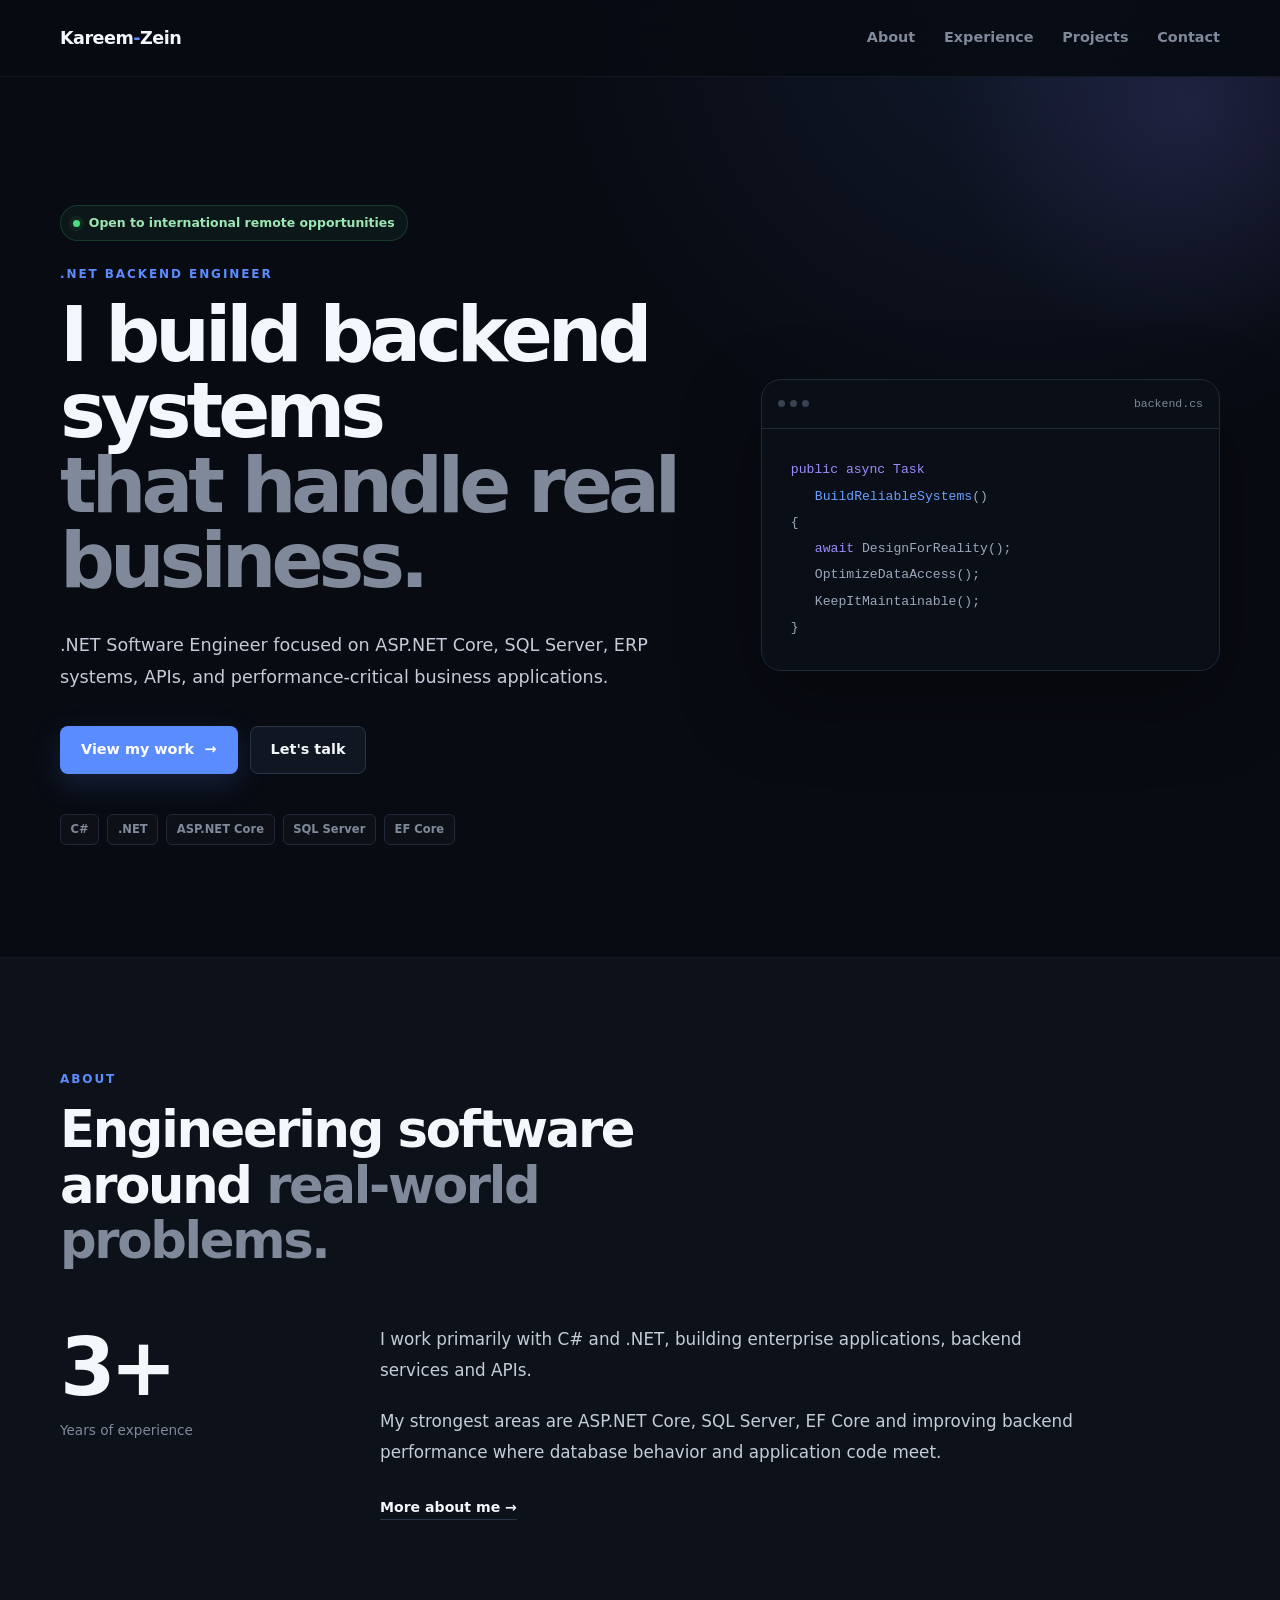
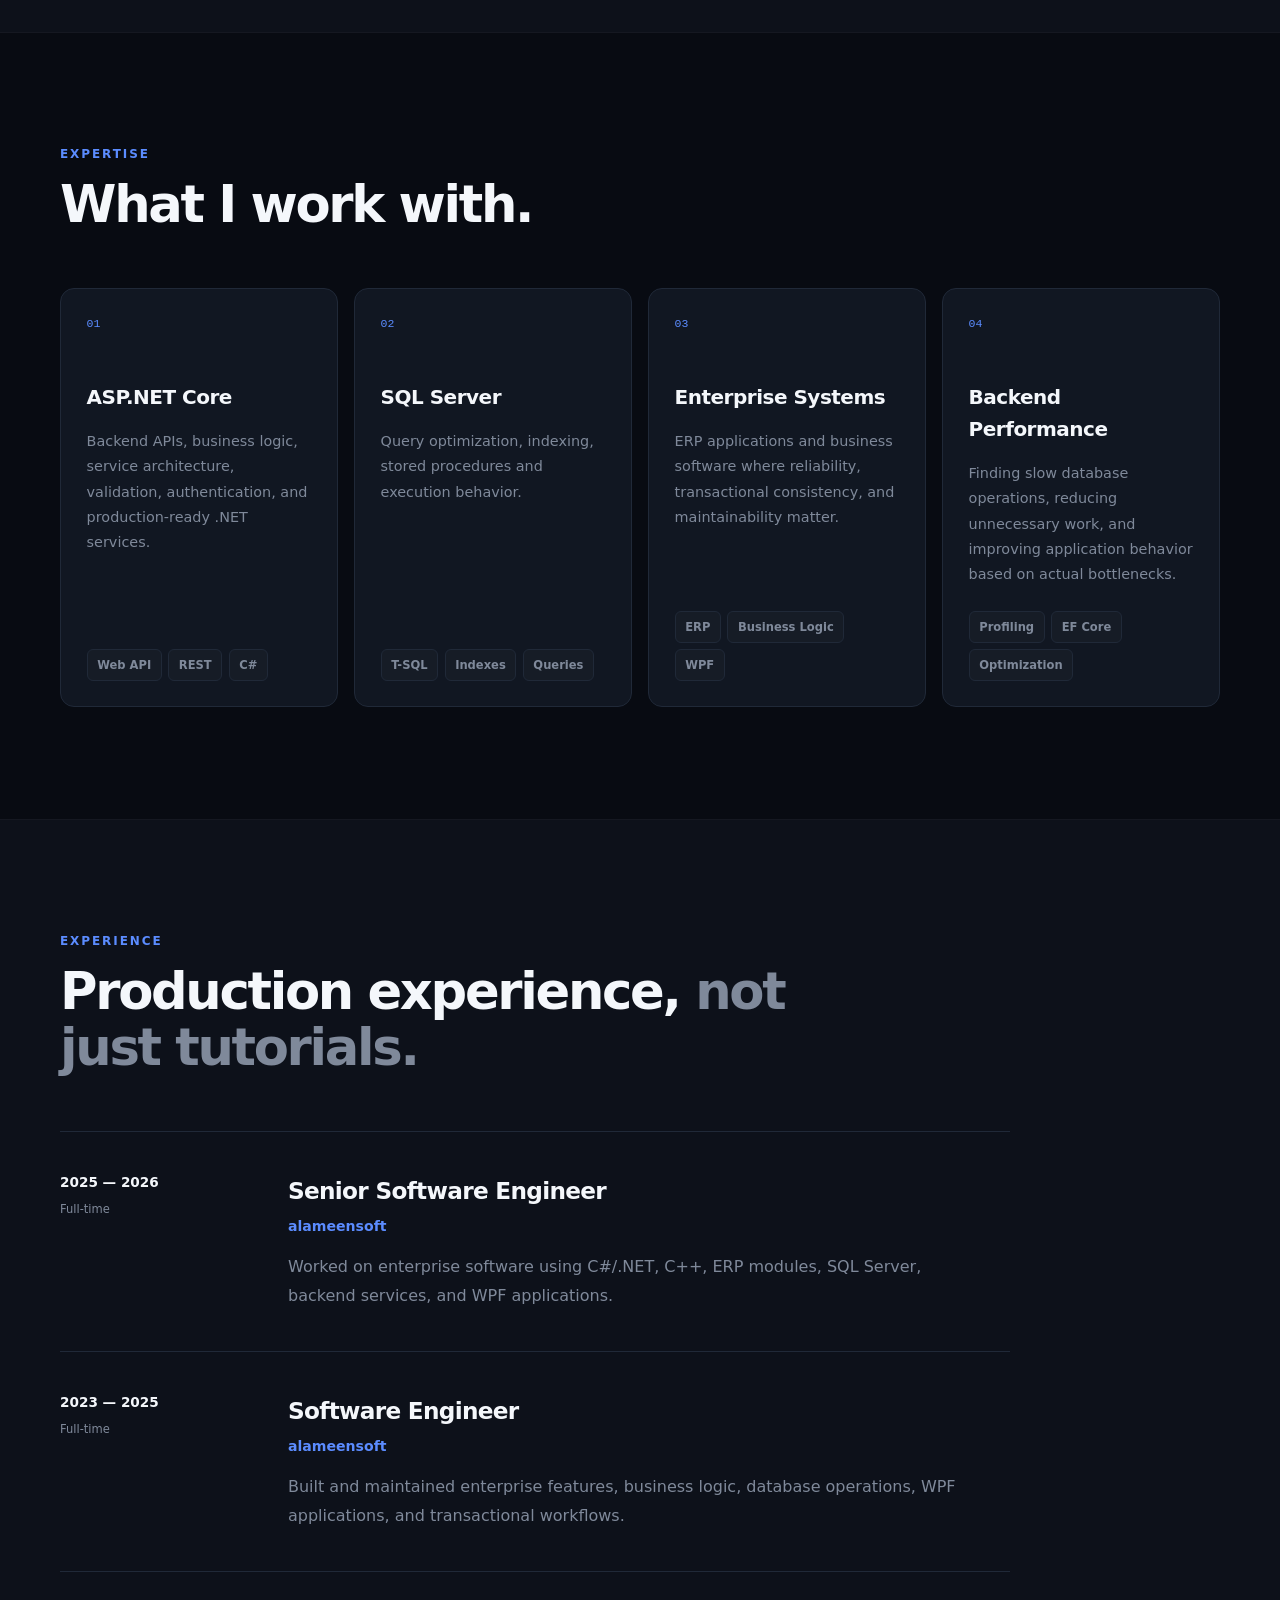
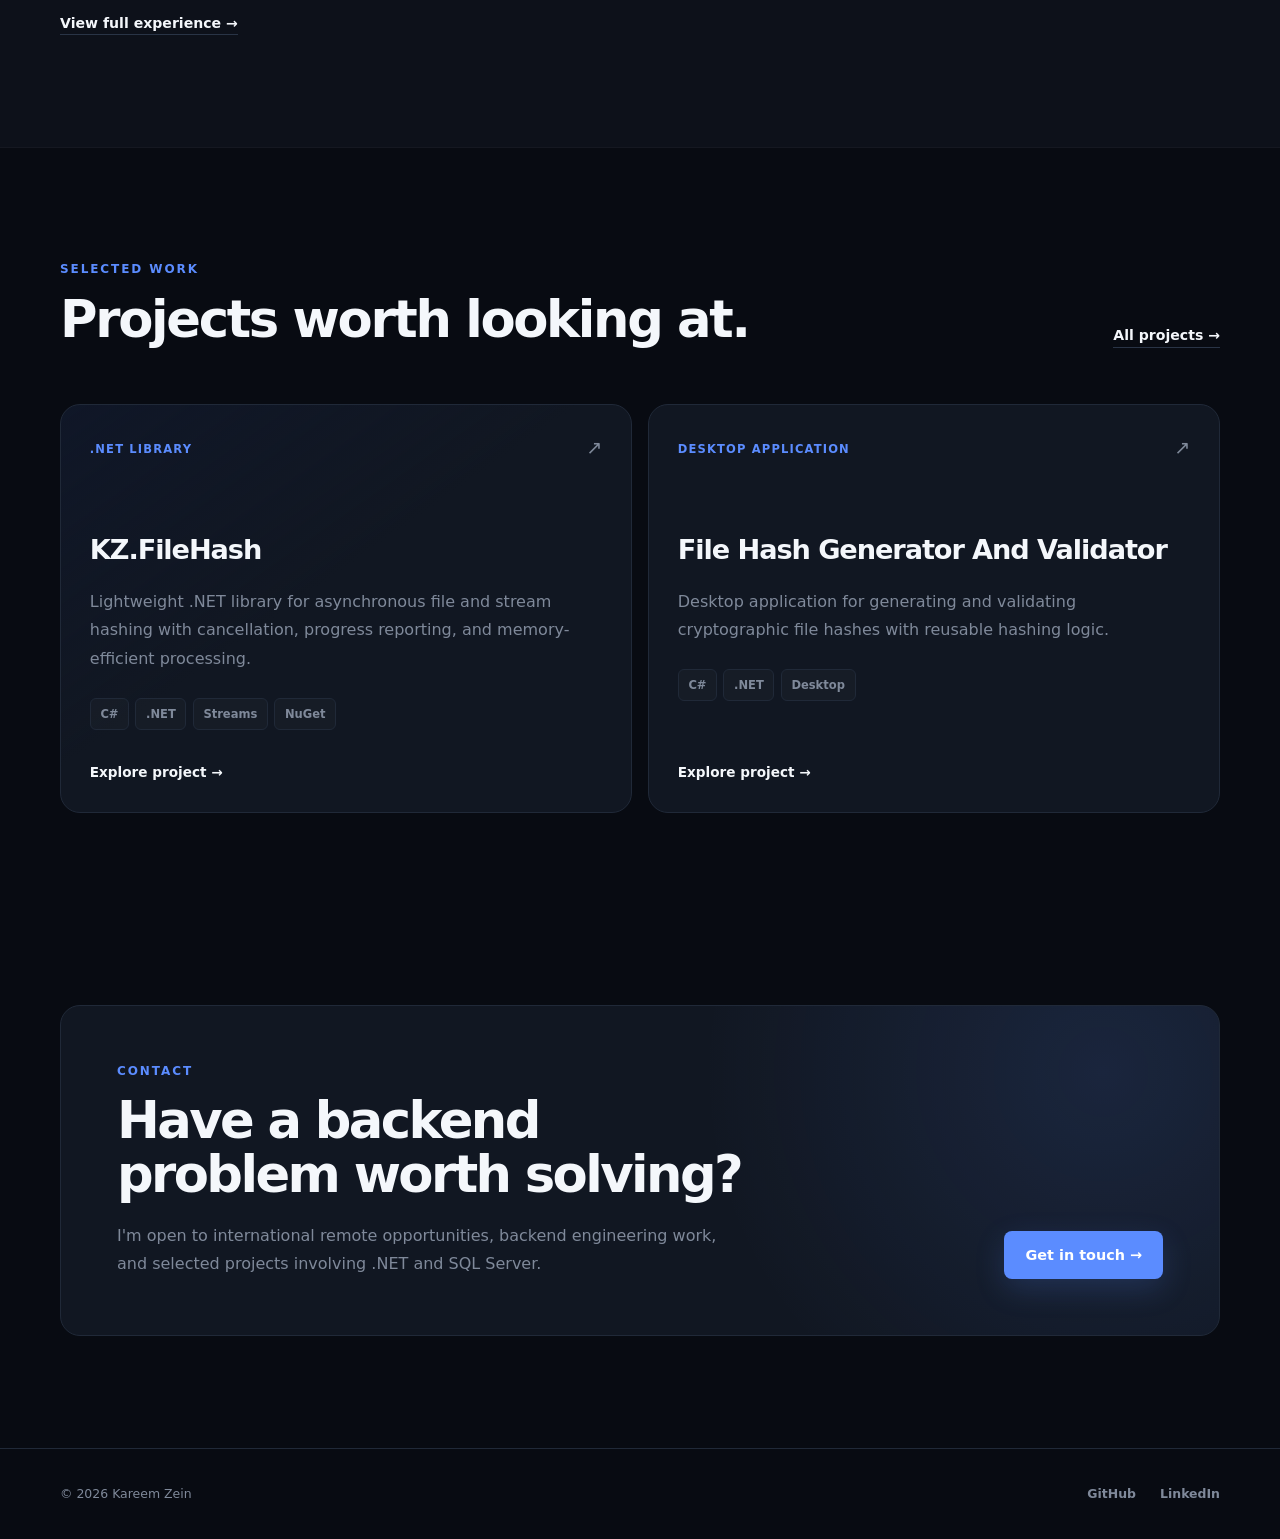
==== commit b6897e5f: "Update protofolio." ====
--- a/index.html
+++ b/index.html
@@ -1,750 +1,558 @@
 <!DOCTYPE html>
 <html lang="en">
 <head>
-  <script async src="https://www.googletagmanager.com/gtag/js?id=G-C9CJQXSVK6"></script>
+    <script async src="https://www.googletagmanager.com/gtag/js?id=G-C9CJQXSVK6"></script>
     <script>
-      window.dataLayer = window.dataLayer || [];
-      function gtag(){dataLayer.push(arguments);}
-      gtag('js', new Date());
-
-      gtag('config', 'G-C9CJQXSVK6');
+        window.dataLayer = window.dataLayer || [];
+        function gtag() { dataLayer.push(arguments); }
+        gtag('js', new Date());
+
+        gtag('config', 'G-C9CJQXSVK6');
+
+        gtag('event', 'page_info', {
+            page_url: window.location.href,
+            page_path: window.location.pathname,
+            page_title: document.title
+        });
     </script>
-<meta charset="UTF-8">
-<meta name="viewport" content="width=device-width, initial-scale=1.0">
-
-<!-- ===== SEO: Primary Meta Tags ===== -->
-<title>Kareem Zein — .NET Engineer | Backend, ERP & Desktop Systems Developer</title>
-<meta name="title" content="Kareem Zein — .NET Engineer | Backend, ERP & Desktop Systems Developer">
-<meta name="description" content="Kareem Zein is a .NET Engineer with 3+ years building enterprise ERP systems, backend APIs, and desktop applications with C#, ASP.NET Core Web API, Entity Framework Core, SQL Server and WPF. Available for international remote roles.">
-<meta name="keywords" content=".NET Engineer, C# Developer, ASP.NET Core Web API, SQL Server Developer, Entity Framework Core, WPF Developer, ERP Software Engineer, Backend Engineer, T-SQL, Remote .NET Developer, Software Engineer Syria">
-<meta name="author" content="Kareem Zein">
-<meta name="robots" content="index, follow">
-<link rel="canonical" href="https://kareem-zein.com">
-
-<!-- ===== SEO: Open Graph / Facebook / LinkedIn ===== -->
-<meta property="og:type" content="website">
-<meta property="og:url" content="https://kareem-zein.com">
-<meta property="og:title" content="Kareem Zein — .NET Engineer">
-<meta property="og:description" content="Backend & desktop systems engineer specializing in C#, ASP.NET Core Web API, SQL Server and ERP architecture. Building the Syrian Applications Store (Discontinued). Open to international opportunities.">
-<meta property="og:locale" content="en_US">
-
-<!-- ===== SEO: Twitter ===== -->
-<meta name="twitter:card" content="summary">
-<meta name="twitter:title" content="Kareem Zein — .NET Engineer">
-<meta name="twitter:description" content="Backend & desktop systems engineer specializing in C#, ASP.NET Core Web API, SQL Server and ERP architecture.">
-
-<!-- ===== SEO: Structured Data (schema.org Person) ===== -->
-<script type="application/ld+json">
-{
-  "@context": "https://schema.org",
-  "@type": "Person",
-  "name": "Kareem Zein",
-  "jobTitle": ".NET Engineer",
-  "description": "Results-driven .NET Engineer with 3+ years of experience designing enterprise-grade desktop and backend applications using C#, ASP.NET Core Web API, and SQL Server.",
-  "email": "mailto:contact@kareem-zein.com",
-  "address": {
-    "@type": "PostalAddress",
-    "addressLocality": "Jaramanah",
-    "addressCountry": "Syria"
-  },
-  "url": "https://kareem-zein.com",
-  "alumniOf": {
-    "@type": "CollegeOrUniversity",
-    "name": "TCC – Damascus University"
-  },
-  "knowsAbout": ["C#", "C++", "ASP.NET Core Web API", "Entity Framework Core", "SQL Server", "T-SQL", "WPF", "REST APIs", "ERP Systems"],
-}
+    <meta charset="UTF-8">
+    <meta name="viewport" content="width=device-width, initial-scale=1.0">
+    <title>Kareem Zein | .NET Backend Engineer</title>
+    <meta name="description"
+        content=".NET Backend Engineer specializing in ASP.NET Core, C#, EF Core, SQL Server, ERP systems, and backend performance.">
+    <meta name="robots" content="index, follow">
+    <link rel="canonical" href="https://kareem-zein.com/">
+    <meta property="og:type" content="website">
+    <meta property="og:title" content="Kareem Zein | .NET Backend Engineer">
+    <meta property="og:description"
+        content=".NET Backend Engineer specializing in ASP.NET Core, C#, EF Core, SQL Server, ERP systems, and backend performance.">
+    <meta property="og:url" content="https://kareem-zein.com/">
+    <meta property="og:site_name" content="Kareem Zein">
+    <meta name="twitter:card" content="summary_large_image">
+    <meta name="twitter:title" content="Kareem Zein | .NET Backend Engineer">
+    <meta name="twitter:description"
+        content=".NET Backend Engineer specializing in ASP.NET Core, C#, EF Core, SQL Server, ERP systems, and backend performance.">
+    <link rel="stylesheet" href="/css/style.css">
+    <script type="application/ld+json">
+        {
+            "@context": "https://schema.org",
+            "@graph": [
+                {
+                    "@type": "Person",
+                    "@id": "https://kareem-zein.com/#person",
+                    "name": "Kareem Zein",
+                    "url": "https://kareem-zein.com/",
+                    "jobTitle": ".NET Backend Engineer",
+                    "sameAs": [
+                        "https://github.com/Kareem-Zein",
+                        "https://www.linkedin.com/in/kareem-zein-"
+                    ]
+                },
+                {
+                    "@type": "WebSite",
+                    "@id": "https://kareem-zein.com/#website",
+                    "url": "https://kareem-zein.com/",
+                    "name": "Kareem Zein",
+                    "description": ".NET Backend Engineer specializing in ASP.NET Core, C#, EF Core, SQL Server, ERP systems, and backend performance.",
+                    "publisher": {
+                        "@id": "https://kareem-zein.com/#person"
+                    }
+                }
+            ]
+        }
 </script>
-
-<link rel="preconnect" href="https://fonts.googleapis.com">
-<link rel="preconnect" href="https://fonts.gstatic.com" crossorigin>
-<link href="https://fonts.googleapis.com/css2?family=IBM+Plex+Mono:wght@400;500;600;700&family=IBM+Plex+Sans:wght@400;500;600;700;800&display=swap" rel="stylesheet">
-
-<style>
-  :root{
-    --bg: #080B10;
-    --bg-2: #0C121B;
-    --panel: #10161F;
-    --panel-2: #0C121A;
-    --glass: rgba(255,255,255,0.035);
-    --border: #1E2836;
-    --border-soft: #182130;
-    --text: #EAEEF6;
-    --muted: #8B96AA;
-    --muted-2: #64707F;
-    --amber: #EFB94E;
-    --amber-dim: rgba(239,185,78,0.14);
-    --teal: #46D8C4;
-    --teal-dim: rgba(70,216,196,0.14);
-    --radius: 14px;
-    --radius-sm: 8px;
-    --mono: 'IBM Plex Mono', ui-monospace, 'SF Mono', monospace;
-    --sans: 'IBM Plex Sans', system-ui, -apple-system, sans-serif;
-    --ease: cubic-bezier(.16,.84,.44,1);
-  }
-
-  .social-btn {
-    display: inline-flex;
-    align-items: center;
-    gap: 8px;
-    padding: 8px 16px;
-    border-radius: 6px;
-    border: 1px solid rgba(255, 255, 255, 0.15);
-    background: rgba(255, 255, 255, 0.05);
-    color: #fff;
-    text-decoration: none;
-    font-size: 14px;
-    transition: all 0.2s ease;
-  }
-  
-  .social-btn:hover {
-    background: rgba(255, 255, 255, 0.15);
-    border-color: rgba(255, 255, 255, 0.3);
-    transform: translateY(-2px);
-  }
-  
-  *{ box-sizing: border-box; margin:0; padding:0; }
-  html{ scroll-behavior: smooth; }
-  @media (prefers-reduced-motion: reduce){ html{ scroll-behavior: auto; } }
-
-  body{
-    background: var(--bg);
-    color: var(--text);
-    font-family: var(--sans);
-    line-height: 1.65;
-    -webkit-font-smoothing: antialiased;
-    overflow-x: hidden;
-  }
-
-  body::before{
-    content:"";
-    position: fixed; inset:0;
-    background:
-      radial-gradient(560px 420px at 12% -6%, rgba(239,185,78,0.10), transparent 60%),
-      radial-gradient(620px 480px at 92% 18%, rgba(70,216,196,0.09), transparent 60%),
-      radial-gradient(700px 500px at 50% 110%, rgba(70,216,196,0.06), transparent 60%);
-    pointer-events: none;
-    z-index: 0;
-  }
-  body::after{
-    content:"";
-    position: fixed; inset:0;
-    background-image:
-      linear-gradient(var(--border-soft) 1px, transparent 1px),
-      linear-gradient(90deg, var(--border-soft) 1px, transparent 1px);
-    background-size: 44px 44px;
-    -webkit-mask-image: radial-gradient(circle at 50% 0%, black, transparent 75%);
-    mask-image: radial-gradient(circle at 50% 0%, black, transparent 75%);
-    opacity: 0.5;
-    pointer-events: none;
-    z-index: 0;
-  }
-
-  a{ color: var(--teal); text-decoration: none; }
-  a:hover{ text-decoration: underline; }
-  :focus-visible{ outline: 2px solid var(--amber); outline-offset: 3px; border-radius: 2px; }
-  ::selection{ background: var(--amber-dim); color: var(--text); }
-
-  .wrap{ max-width: 1100px; margin: 0 auto; padding: 0 24px; position: relative; z-index: 1; }
-  img, svg{ max-width: 100%; display:block; }
-
-  /* ---------- Reveal-on-scroll ---------- */
-  .reveal{ opacity: 0; transform: translateY(18px); transition: opacity .7s var(--ease), transform .7s var(--ease); }
-  .reveal.is-visible{ opacity: 1; transform: none; }
-  @media (prefers-reduced-motion: reduce){ .reveal{ opacity:1; transform:none; transition:none; } }
-
-  /* ---------- Nav ---------- */
-  header{
-    position: sticky; top:0; z-index: 100;
-    background: rgba(8,11,16,0.72);
-    backdrop-filter: blur(14px); -webkit-backdrop-filter: blur(14px);
-    border-bottom: 1px solid var(--border);
-  }
-  nav{
-    display:flex; align-items:center; justify-content: space-between;
-    padding: 15px 24px; max-width: 1100px; margin:0 auto; position: relative; z-index: 1;
-  }
-  .logo{
-    font-family: var(--mono); font-weight:700; font-size: 1.02rem; letter-spacing: 0.5px;
-    color: var(--text); white-space: nowrap;
-  }
-  .logo span{ color: var(--amber); }
-
-  .navlinks{ display:flex; align-items:center; gap: 30px; list-style:none; }
-  .navlinks a{ color: var(--muted); font-family: var(--mono); font-size: 0.8rem; letter-spacing: 0.3px; position:relative; padding: 4px 0; }
-  .navlinks a::after{
-    content:""; position:absolute; left:0; right:0; bottom:-2px; height:1px; background: var(--teal);
-    transform: scaleX(0); transform-origin: left; transition: transform .25s var(--ease);
-  }
-  .navlinks a:hover{ color: var(--teal); text-decoration:none; }
-  .navlinks a:hover::after{ transform: scaleX(1); }
-
-  .navlinks .btn-primary{ font-size: 0.76rem; padding: 9px 16px; }
-
-  .menu-toggle{
-    display:none; width: 40px; height: 40px; border-radius: var(--radius-sm);
-    border: 1px solid var(--border); background: var(--glass); cursor: pointer;
-    position: relative; z-index: 2;
-  }
-  .menu-toggle span, .menu-toggle span::before, .menu-toggle span::after{
-    content:""; position:absolute; left:11px; right:11px; height:1.5px; background: var(--text);
-    transition: transform .25s var(--ease), opacity .2s ease;
-  }
-  .menu-toggle span{ top:19px; }
-  .menu-toggle span::before{ top:-7px; }
-  .menu-toggle span::after{ top:7px; }
-  .menu-toggle[aria-expanded="true"] span{ background: transparent; }
-  .menu-toggle[aria-expanded="true"] span::before{ transform: translateY(7px) rotate(45deg); }
-  .menu-toggle[aria-expanded="true"] span::after{ transform: translateY(-7px) rotate(-45deg); }
-
-  @media (max-width: 760px){
-    .menu-toggle{ display:block; }
-    .navlinks{
-      position: absolute; top: 100%; left:0; right:0;
-      flex-direction: column; align-items: stretch; gap: 0;
-      background: rgba(9,13,19,0.98); backdrop-filter: blur(14px);
-      border-bottom: 1px solid var(--border);
-      max-height: 0; overflow: hidden; opacity: 0;
-      transition: max-height .35s var(--ease), opacity .3s ease;
-    }
-    .navlinks.open{ max-height: 400px; opacity: 1; }
-    .navlinks li{ border-top: 1px solid var(--border-soft); }
-    .navlinks a{ display:block; padding: 16px 24px; font-size: 0.85rem; }
-    .navlinks a::after{ display:none; }
-    .navlinks .cta-item{ padding: 16px 24px 20px; }
-    .navlinks .btn-primary{ display:block; text-align:center; }
-  }
-
-  /* ---------- Buttons ---------- */
-  .btn{
-    font-family: var(--mono); font-size: 0.85rem; padding: 13px 22px;
-    border-radius: var(--radius-sm); border: 1px solid var(--border);
-    display:inline-block; transition: all .18s var(--ease); cursor: pointer;
-  }
-  .btn-primary{ background: var(--amber); color: #14100A; border-color: var(--amber); font-weight:600; }
-  .btn-primary:hover{ background:#f5c66b; text-decoration:none; transform: translateY(-1px); box-shadow: 0 8px 24px rgba(239,185,78,0.18); }
-  .btn-ghost{ color: var(--text); background: var(--glass); }
-  .btn-ghost:hover{ border-color: var(--teal); color: var(--teal); text-decoration:none; transform: translateY(-1px); }
-
-  /* ---------- Hero ---------- */
-  .hero{
-    padding: 76px 0 64px;
-    display:grid; grid-template-columns: 1.05fr 0.95fr; gap: 48px; align-items: center;
-  }
-  .eyebrow{
-    font-family: var(--mono); color: var(--amber); font-size: 0.78rem;
-    letter-spacing: 1.8px; text-transform: uppercase; margin-bottom: 20px;
-    display:inline-flex; align-items:center; gap:10px;
-    border: 1px solid rgba(239,185,78,0.3); background: var(--amber-dim);
-    padding: 6px 12px 6px 10px; border-radius: 999px;
-  }
-  .eyebrow::before{
-    content:""; width:7px; height:7px; border-radius:50%;
-    background: var(--amber); display:inline-block;
-    box-shadow: 0 0 0 3px rgba(239,185,78,0.2);
-    animation: pulse 2.4s ease infinite;
-  }
-  @keyframes pulse{ 0%,100%{ opacity:1; } 50%{ opacity:.45; } }
-
-  h1{
-    font-family: var(--mono); font-weight:700;
-    font-size: clamp(2rem, 4.6vw, 3.35rem);
-    line-height: 1.12; letter-spacing: -0.5px; margin-bottom: 18px;
-  }
-  h1 .accent{ color: var(--teal); }
-  .hero p.lead{
-    color: var(--muted); font-size: clamp(0.98rem, 1.4vw, 1.08rem); max-width: 58ch; margin-bottom: 30px;
-  }
-  .cta-row{ display:flex; gap:14px; flex-wrap: wrap; }
-
-  .stat-row{
-    display:flex; gap: 28px; margin-top: 40px; flex-wrap: wrap;
-    padding-top: 28px; border-top: 1px solid var(--border-soft);
-  }
-  .stat b{ font-family: var(--mono); font-size: 1.35rem; color: var(--text); display:block; }
-  .stat span{ font-size: 0.78rem; color: var(--muted-2); letter-spacing: 0.2px; }
-
-  /* ---------- Schema diagram (signature element) ---------- */
-  .diagram-wrap{
-    position: relative; width: 100%; max-width: 560px; aspect-ratio: 1/1; margin: 0 auto;
-  }
-  .diagram-wrap svg{ position:absolute; inset:0; width:100%; height:100%; overflow: visible; }
-  .diagram-wrap .line{
-    stroke: var(--border); stroke-width: 1.4; fill:none;
-    vector-effect: non-scaling-stroke;
-  }
-  @media (prefers-reduced-motion: no-preference){
-    .diagram-wrap .line{
-      stroke-dasharray: 140; stroke-dashoffset: 140;
-      animation: draw 1.2s var(--ease) forwards;
-    }
-    .diagram-wrap .line.l1{ animation-delay: .05s; }
-    .diagram-wrap .line.l2{ animation-delay: .15s; }
-    .diagram-wrap .line.l3{ animation-delay: .25s; }
-    .diagram-wrap .line.l4{ animation-delay: .35s; }
-    .diagram-wrap .line.l5{ animation-delay: .45s; }
-    .diagram-wrap .line.l6{ animation-delay: .55s; }
-  }
-  @keyframes draw{ to{ stroke-dashoffset: 0; } }
-
-  .node{
-    position:absolute; transform: translate(-50%,-50%);
-    font-family: var(--mono); text-align:center; z-index:2;
-  }
-  .node .dot{
-    width: 13px; height:13px; border-radius:50%; background: var(--panel);
-    border: 2px solid var(--teal); margin: 0 auto 8px;
-    transition: transform .2s var(--ease), box-shadow .2s var(--ease);
-  }
-  .node:hover .dot{ transform: scale(1.35); box-shadow: 0 0 0 7px rgba(70,216,196,0.14); }
-  .node.center .dot{
-    width:22px; height:22px; border-color: var(--amber); background: var(--amber);
-    box-shadow: 0 0 0 6px rgba(239,185,78,0.14);
-    animation: centerpulse 2.6s ease infinite;
-  }
-  @keyframes centerpulse{
-    0%,100%{ box-shadow: 0 0 0 6px rgba(239,185,78,0.14); }
-    50%{ box-shadow: 0 0 0 11px rgba(239,185,78,0.06); }
-  }
-  .node .label{
-    font-size: 0.66rem; color: var(--muted); white-space: nowrap;
-    background: var(--bg-2); border: 1px solid var(--border-soft); padding: 3px 8px; border-radius: 5px;
-  }
-  .node.center .label{ color: var(--text); font-weight: 600; font-size: 0.8rem; border-color: rgba(239,185,78,0.3); }
-  .rel-label{
-    position:absolute; font-family: var(--mono); font-size: 0.6rem; color: var(--teal);
-    background: var(--bg); padding: 1px 5px; border-radius: 3px; transform: translate(-50%,-50%);
-    z-index: 2; letter-spacing: 0.3px;
-  }
-  @media (max-width: 900px){
-    .hero{ grid-template-columns: 1fr; gap: 40px; text-align: left; }
-    .diagram-wrap{ max-width: 420px; }
-  }
-  @media (max-width: 480px){
-    .diagram-wrap{ max-width: 320px; }
-    .node .label{ font-size: 0.56rem; padding: 2px 6px; }
-    .rel-label{ display: none; }
-    .stat-row{ gap: 22px; }
-  }
-
-  /* ---------- Section shell ---------- */
-  section{ padding: clamp(52px, 8vw, 84px) 0; border-top: 1px solid var(--border); position: relative; }
-  .section-head{ margin-bottom: 36px; }
-  .kicker{
-    font-family: var(--mono); color: var(--teal); font-size: 0.76rem;
-    letter-spacing: 2px; text-transform: uppercase; margin-bottom: 8px;
-  }
-  h2{ font-family: var(--mono); font-size: clamp(1.35rem, 3vw, 1.85rem); font-weight: 600; letter-spacing: -0.2px; }
-
-  /* ---------- About ---------- */
-  .about-grid{ display:grid; grid-template-columns: 1.6fr 1fr; gap: 40px; }
-  .about-grid p{ color: var(--muted); margin-bottom: 14px; max-width: 66ch; }
-  .fact-card{
-    background: linear-gradient(180deg, var(--panel), var(--panel-2));
-    border: 1px solid var(--border); border-radius: var(--radius);
-    padding: 22px; font-family: var(--mono); font-size: 0.85rem; height: fit-content;
-  }
-  .fact-card dt{ color: var(--muted-2); font-size: 0.7rem; text-transform: uppercase; letter-spacing: 1px; margin-top: 15px; }
-  .fact-card dt:first-child{ margin-top:0; }
-  .fact-card dd{ color: var(--text); margin-top: 4px; }
-  @media (max-width: 800px){ .about-grid{ grid-template-columns: 1fr; } }
-
-  /* ---------- Skills as schema tables ---------- */
-  .tables{ display:grid; grid-template-columns: repeat(auto-fit, minmax(230px,1fr)); gap: 18px; }
-  .db-table{
-    background: var(--panel); border: 1px solid var(--border); border-radius: var(--radius);
-    overflow: hidden; transition: border-color .2s ease, transform .2s ease;
-  }
-  .db-table:hover{ border-color: rgba(70,216,196,0.35); transform: translateY(-2px); }
-  .db-table .tname{
-    font-family: var(--mono); font-size: 0.78rem; color: var(--amber);
-    padding: 12px 16px; border-bottom: 1px solid var(--border); background: var(--panel-2);
-    letter-spacing: 0.5px;
-  }
-  .db-table .tname::before{ content:"▤ "; }
-  .db-table ul{ list-style:none; }
-  .db-table li{
-    font-family: var(--mono); font-size: 0.79rem; padding: 10px 16px;
-    border-bottom: 1px solid var(--border-soft); color: var(--text);
-    display:flex; justify-content: space-between; gap: 10px; flex-wrap: wrap;
-  }
-  .db-table li:last-child{ border-bottom:none; }
-  .db-table li span{ color: var(--muted-2); font-size: 0.71rem; }
-
-  /* ---------- Experience timeline ---------- */
-  .timeline{ position:relative; padding-left: 28px; }
-  .timeline::before{
-    content:""; position:absolute; left: 6px; top:4px; bottom:4px; width:1px;
-    background: linear-gradient(var(--teal), var(--border) 40%, var(--border));
-    opacity: .5;
-  }
-  .tl-item{ position:relative; padding-bottom: 40px; }
-  .tl-item:last-child{ padding-bottom: 0; }
-  .tl-item::before{
-    content:""; position:absolute; left: -28px; top: 4px; width:12px; height:12px; border-radius:50%;
-    background: var(--bg); border: 2px solid var(--teal);
-  }
-  .tl-date{ font-family: var(--mono); color: var(--muted-2); font-size: 0.74rem; letter-spacing: 0.5px; margin-bottom:6px; }
-  .tl-role{ font-family: var(--mono); font-size: clamp(0.98rem, 2vw, 1.05rem); font-weight:600; color: var(--text); }
-  .tl-org{ color: var(--teal); font-size: 0.9rem; margin-bottom: 10px; }
-  .tl-item ul{ padding-left: 18px; color: var(--muted); font-size: 0.92rem; }
-  .tl-item li{ margin-bottom: 6px; }
-  @media (max-width: 480px){
-    .timeline{ padding-left: 20px; }
-    .tl-item::before{ left: -20px; width:10px; height:10px; }
-  }
-
-  /* ---------- Project ---------- */
-  .project-card{
-    background: linear-gradient(160deg, var(--panel), var(--panel-2));
-    border: 1px solid var(--border); border-radius: var(--radius);
-    padding: 28px; display:grid; grid-template-columns: auto 1fr; gap: 24px; align-items:start;
-  }
-  .project-card .tag{
-    font-family: var(--mono); font-size: 0.67rem; color: var(--bg); background: var(--teal);
-    padding: 3px 8px; border-radius: 4px; letter-spacing: 0.5px; display:inline-block; margin-bottom: 10px;
-  }
-  .project-card h3{ font-family: var(--mono); font-size: clamp(1.02rem,2.2vw,1.15rem); margin-bottom: 10px; }
-  .project-card p{ color: var(--muted); font-size: 0.92rem; }
-  .project-icon{
-    font-family: var(--mono); font-size: 1.5rem; color: var(--amber); border: 1px solid var(--border);
-    border-radius: 10px; width: 52px; height:52px; display:flex; align-items:center; justify-content:center;
-    background: var(--amber-dim); flex-shrink: 0;
-  }
-  @media (max-width: 560px){ .project-card{ grid-template-columns: 1fr; } }
-
-  /* ---------- Education / certs ---------- */
-  .edu-grid{ display:grid; grid-template-columns: 1fr 1fr; gap: 32px; }
-  .edu-grid h4{ font-family: var(--mono); font-size: 0.78rem; color: var(--muted); text-transform: uppercase; letter-spacing:1px; margin-bottom: 14px; }
-  .edu-grid .item{ margin-bottom: 14px; }
-  .edu-grid .item .t{ font-weight: 600; }
-  .edu-grid .item .s{ color: var(--muted); font-size: 0.85rem; }
-  @media (max-width: 700px){ .edu-grid{ grid-template-columns: 1fr; } }
-
-  /* ---------- Contact ---------- */
-  .contact-card{
-    background: linear-gradient(160deg, var(--panel), var(--panel-2));
-    border: 1px solid var(--border); border-radius: var(--radius);
-    padding: clamp(28px, 5vw, 44px); text-align:center;
-  }
-  .contact-card h2{ margin-bottom: 12px; }
-  .contact-card p{ color: var(--muted); max-width: 52ch; margin: 0 auto 26px; }
-  .contact-links{ display:flex; gap: 16px; justify-content:center; flex-wrap: wrap; }
-
-  footer{ padding: 30px 0; text-align:center; color: var(--muted-2); font-family: var(--mono); font-size: 0.74rem; border-top: 1px solid var(--border); }
-
-  /* Utility for very small screens */
-  @media (max-width: 380px){
-    .wrap{ padding: 0 18px; }
-    .cta-row .btn, .contact-links .btn{ width: 100%; text-align:center; }
-    .cta-row, .contact-links{ flex-direction: column; }
-  }
-</style>
 </head>
+
 <body>
 
-<header>
-  <nav aria-label="Primary">
-    <div class="logo">KAREEM<span>_</span>ZEIN</div>
-    <button class="menu-toggle" aria-expanded="false" aria-controls="navlinks" aria-label="Toggle navigation menu">
-      <span></span>
-    </button>
-    <ul class="navlinks" id="navlinks">
-      <li><a href="#about">About</a></li>
-      <li><a href="#skills">Skills</a></li>
-      <li><a href="#experience">Experience</a></li>
-      <li><a href="#project">Project</a></li>
-      <li><a href="#contact">Contact</a></li>
-      <li class="cta-item"><a class="btn btn-primary" href="#contact">Get in Touch</a></li>
-    </ul>
-  </nav>
-</header>
-
-<main>
-  <div class="wrap hero">
-    <div>
-      <p class="eyebrow">Open to international remote roles</p>
-      <h1>Kareem Zein<br><span class="accent">.NET Engineer</span></h1>
-      <p class="lead">Building enterprise applications, APIs and high-performance data systems.</p>
-      <div class="cta-row">
-        <a class="btn btn-primary" href="#experience">View Experience</a>
-        <a class="btn btn-ghost" href="#contact">Get in Touch</a>
-      </div>
-      <div class="stat-row">
-        <div class="stat"><b>3+</b><span>Years experience</span></div>
-        <div class="stat"><b>1</b><span>Products built from scratch</span></div>
-      </div>
-    </div>
-
-    <div class="diagram-wrap" role="img" aria-label="Diagram showing Kareem Zein connected to his core technologies: SQL Server, ASP.NET Core Web API, Entity Framework Core, C#/C++, WPF, and RESTful APIs">
-      <svg viewBox="0 0 100 100" aria-hidden="true">
-        <path class="line l1" d="M50,50 L50,12"></path>
-        <path class="line l2" d="M50,50 L82.9,31"></path>
-        <path class="line l3" d="M50,50 L82.9,69"></path>
-        <path class="line l4" d="M50,50 L50,88"></path>
-        <path class="line l5" d="M50,50 L17.1,69"></path>
-        <path class="line l6" d="M50,50 L17.1,31"></path>
-      </svg>
-      <div class="rel-label" style="left:50%; top:29%;">stores</div>
-      <div class="rel-label" style="left:69%; top:39%;">exposes</div>
-      <div class="rel-label" style="left:69%; top:61%;">maps to</div>
-      <div class="rel-label" style="left:50%; top:71%;">implements</div>
-      <div class="rel-label" style="left:31%; top:61%;">renders</div>
-      <div class="rel-label" style="left:31%; top:39%;">serves</div>
-
-      <div class="node center" style="left:50%; top:50%;">
-        <div class="dot"></div>
-        <div class="label">Kareem Zein</div>
-      </div>
-      <div class="node" style="left:50%; top:12%;">
-        <div class="dot"></div>
-        <div class="label">SQL Server / T-SQL</div>
-      </div>
-      <div class="node" style="left:82.9%; top:31%;">
-        <div class="dot"></div>
-        <div class="label">ASP.NET Core Web API</div>
-      </div>
-      <div class="node" style="left:82.9%; top:69%;">
-        <div class="dot"></div>
-        <div class="label">Entity Framework Core</div>
-      </div>
-      <div class="node" style="left:50%; top:88%;">
-        <div class="dot"></div>
-        <div class="label">C# / C++</div>
-      </div>
-      <div class="node" style="left:17.1%; top:69%;">
-        <div class="dot"></div>
-        <div class="label">WPF Desktop</div>
-      </div>
-      <div class="node" style="left:17.1%; top:31%;">
-        <div class="dot"></div>
-        <div class="label">RESTful APIs</div>
-      </div>
-    </div>
-  </div>
-
-  <section id="about">
-    <div class="wrap about-grid reveal">
-      <div>
-        <p class="kicker">// About</p>
-        <h2 style="margin-bottom:20px;">Built for systems that can't afford to go down</h2>
-        <p>I'm a results-driven .NET Engineer with 3+ years of hands-on experience designing, developing, and maintaining enterprise-grade desktop and backend applications using C#, C++, ASP.NET Core Web API, and SQL Server.</p>
-        <p>My core strength is ERP system development — building new modules, optimizing legacy code, and engineering databases that stay fast and reliable under high transaction volume. I've led feature development on production ERP platforms, mentored junior engineers through code review, and tuned SQL Server performance at the query and index level.</p>
-        <p>Outside work, I founded and architected the Syrian Applications Store (Discontinued), a digital marketplace built on ASP.NET Core Web API — proof that I can take a system from idea to production on my own.</p>
-      </div>
-      <dl class="fact-card">
-        <dt>Location</dt>
-        <dd>Syria</dd>
-        <dt>Focus</dt>
-        <dd>Backend & Desktop Systems</dd>
-        <dt>Experience</dt>
-        <dd>3+ years, ERP platforms</dd>
-        <dt>Languages</dt>
-        <dd>Arabic (Native), English (B1–B2)</dd>
-        <dt>Status</dt>
-        <dd>Open to international roles</dd>
-      </dl>
-    </div>
-  </section>
-
-  <section id="skills">
-    <div class="wrap">
-      <div class="section-head reveal">
-        <p class="kicker">// Skills</p>
-        <h2>Technical stack</h2>
-      </div>
-      <div class="tables reveal">
-        <div class="db-table">
-          <div class="tname">Core</div>
-          <ul>
-            <li>C#</li>
-            <li>.Net 10</li>
-            <li>C++</li>
-          </ul>
+    <header class="site-header">
+        <div class="container navbar">
+            <a href="/" class="logo">
+                Kareem<span>-</span>Zein
+            </a>
+            <button class="nav-toggle" 
+                type="button" 
+                aria-expanded="false" 
+                aria-controls="site-navigation"
+                aria-label="Open navigation">
+                <span></span>
+                <span></span>
+                <span></span>
+            </button>
+
+            <nav id="site-navigation" class="nav-links" aria-label="Main navigation">
+                <a href="/about/" aria-current="page">About</a>
+                <a href="/experience/">Experience</a>
+                <a href="/projects/">Projects</a>
+                <a href="/contact/">Contact</a>
+            </nav>
+
         </div>
-        <div class="db-table">
-          <div class="tname">Frameworks | Technologies</div>
-          <li>ASP.Net core</li>
-          <li>Entity Framework Core</li>
-          <li>WPF</li>
+    </header>
+    <main>
+        <section class="hero">
+            <div class="container hero-layout">
+                <div class="hero-content">
+                    <div class="hero-status">
+                        <span class="status-dot"></span>
+                        Open to international remote opportunities
+                    </div>
+
+                    <p class="hero-eyebrow">
+                        .NET Backend Engineer
+                    </p>
+
+                    <h1>
+                        I build backend systems
+                        <span>that handle real business.</span>
+                    </h1>
+
+                    <p class="hero-description">
+                        .NET Software Engineer focused on ASP.NET Core, SQL Server,
+                        ERP systems, APIs, and performance-critical business applications.
+                    </p>
+
+                    <div class="hero-actions">
+                        <a href="/projects/" class="button button-primary">
+                            View my work
+                            <span>→</span>
+                        </a>
+
+                        <a href="/contact/" class="button button-secondary">
+                            Let's talk
+                        </a>
+                    </div>
+
+                    <div class="hero-stack">
+                        <span>C#</span>
+                        <span>.NET</span>
+                        <span>ASP.NET Core</span>
+                        <span>SQL Server</span>
+                        <span>EF Core</span>
+                    </div>
+
+                </div>
+
+
+                <div class="hero-terminal">
+
+                    <div class="terminal-header">
+                        <div class="terminal-dots">
+                            <span></span>
+                            <span></span>
+                            <span></span>
+                        </div>
+
+                        <span>backend.cs</span>
+                    </div>
+
+                    <div class="terminal-body">
+
+                        <div>
+                            <span class="code-keyword">public</span>
+                            <span class="code-keyword">async</span>
+                            <span class="code-keyword">Task</span>
+                        </div>
+
+                        <div class="code-indent">
+                            <span class="code-type">BuildReliableSystems</span>()
+                        </div>
+
+                        <div>
+                            {
+                        </div>
+
+                        <div class="code-indent">
+                            <span class="code-keyword">await</span>
+                            DesignForReality();
+                        </div>
+
+                        <div class="code-indent">
+                            OptimizeDataAccess();
+                        </div>
+
+                        <div class="code-indent">
+                            KeepItMaintainable();
+                        </div>
+
+                        <div>
+                            }
+                        </div>
+
+                    </div>
+
+                </div>
+
+            </div>
+        </section>
+        <section class="section section-surface">
+            <div class="container">
+
+                <div class="section-header">
+                    <p class="section-eyebrow">About</p>
+
+                    <h2>
+                        Engineering software around
+                        <span>real-world problems.</span>
+                    </h2>
+                </div>
+
+                <div class="about-preview">
+
+                    <div class="about-number">
+                        <strong>3+</strong>
+                        <span>Years of experience</span>
+                    </div>
+
+                    <div class="about-content">
+                        <p>
+                            I work primarily with C# and .NET, building enterprise
+                            applications, backend services and APIs.
+                        </p>
+
+                        <p>
+                            My strongest areas are ASP.NET Core, SQL Server, EF Core
+                            and improving backend performance where
+                            database behavior and application code meet.
+                        </p>
+
+                        <a href="/about/" class="text-link">
+                            More about me →
+                        </a>
+                    </div>
+
+                </div>
+
+            </div>
+        </section>
+
+        <section class="section">
+            <div class="container">
+
+                <div class="section-header">
+                    <p class="section-eyebrow">Expertise</p>
+
+                    <h2>
+                        What I work with.
+                    </h2>
+                </div>
+
+
+                <div class="expertise-grid">
+
+                    <article class="expertise-card">
+                        <span class="expertise-number">01</span>
+
+                        <h3>ASP.NET Core</h3>
+
+                        <p>
+                            Backend APIs, business logic, service architecture,
+                            validation, authentication, and production-ready .NET services.
+                        </p>
+
+                        <div class="card-tags">
+                            <span>Web API</span>
+                            <span>REST</span>
+                            <span>C#</span>
+                        </div>
+                    </article>
+
+
+                    <article class="expertise-card">
+                        <span class="expertise-number">02</span>
+
+                        <h3>SQL Server</h3>
+
+                        <p>
+                            Query optimization, indexing, stored procedures and
+                            execution behavior.
+                        </p>
+
+                        <div class="card-tags">
+                            <span>T-SQL</span>
+                            <span>Indexes</span>
+                            <span>Queries</span>
+                        </div>
+                    </article>
+
+
+                    <article class="expertise-card">
+                        <span class="expertise-number">03</span>
+
+                        <h3>Enterprise Systems</h3>
+
+                        <p>
+                            ERP applications and business software where reliability,
+                            transactional consistency, and maintainability matter.
+                        </p>
+
+                        <div class="card-tags">
+                            <span>ERP</span>
+                            <span>Business Logic</span>
+                            <span>WPF</span>
+                        </div>
+                    </article>
+
+
+                    <article class="expertise-card">
+                        <span class="expertise-number">04</span>
+
+                        <h3>Backend Performance</h3>
+
+                        <p>
+                            Finding slow database operations, reducing unnecessary work,
+                            and improving application behavior based on actual bottlenecks.
+                        </p>
+
+                        <div class="card-tags">
+                            <span>Profiling</span>
+                            <span>EF Core</span>
+                            <span>Optimization</span>
+                        </div>
+                    </article>
+
+                </div>
+
+            </div>
+        </section>
+
+        <section class="section section-surface">
+            <div class="container">
+
+                <div class="section-header">
+                    <p class="section-eyebrow">Experience</p>
+
+                    <h2>
+                        Production experience,
+                        <span>not just tutorials.</span>
+                    </h2>
+                </div>
+
+
+                <div class="experience-preview">
+
+                    <article class="experience-item">
+
+                        <div class="experience-meta">
+                            <span class="experience-year">
+                                2025 — 2026
+                            </span>
+
+                            <span class="experience-type">
+                                Full-time
+                            </span>
+                        </div>
+
+                        <div class="experience-main">
+
+                            <h3>
+                                Senior Software Engineer
+                            </h3>
+
+                            <p class="experience-company">
+                                alameensoft
+                            </p>
+
+                            <p>
+                                Worked on enterprise software using C#/.NET, C++,
+                                ERP modules, SQL Server, backend services,
+                                and WPF applications.
+                            </p>
+
+                        </div>
+
+                    </article>
+
+
+                    <article class="experience-item">
+
+                        <div class="experience-meta">
+                            <span class="experience-year">
+                                2023 — 2025
+                            </span>
+
+                            <span class="experience-type">
+                                Full-time
+                            </span>
+                        </div>
+
+                        <div class="experience-main">
+
+                            <h3>
+                                Software Engineer
+                            </h3>
+
+                            <p class="experience-company">
+                                alameensoft
+                            </p>
+
+                            <p>
+                                Built and maintained enterprise features,
+                                business logic, database operations, WPF applications,
+                                and transactional workflows.
+                            </p>
+
+                        </div>
+
+                    </article>
+
+                </div>
+
+
+                <a href="/experience/" class="text-link">
+                    View full experience →
+                </a>
+
+            </div>
+        </section>
+        <section class="section">
+            <div class="container">
+
+                <div class="section-header section-header-row">
+
+                    <div>
+                        <p class="section-eyebrow">Selected Work</p>
+
+                        <h2>
+                            Projects worth looking at.
+                        </h2>
+                    </div>
+
+                    <a href="/projects/" class="text-link">
+                        All projects →
+                    </a>
+
+                </div>
+
+
+                <div class="projects-grid">
+
+                    <article class="project-card project-card-featured">
+
+                        <div class="project-top">
+                            <span class="project-type">
+                                .NET Library
+                            </span>
+
+                            <span class="project-arrow">
+                                ↗
+                            </span>
+                        </div>
+
+                        <h3>
+                            KZ.FileHash
+                        </h3>
+
+                        <p>
+                            Lightweight .NET library for asynchronous file and
+                            stream hashing with cancellation, progress reporting,
+                            and memory-efficient processing.
+                        </p>
+
+                        <div class="card-tags">
+                            <span>C#</span>
+                            <span>.NET</span>
+                            <span>Streams</span>
+                            <span>NuGet</span>
+                        </div>
+
+                        <a href="/projects/kz-filehash/" class="project-link">
+                            Explore project →
+                        </a>
+
+                    </article>
+
+
+                    <article class="project-card">
+
+                        <div class="project-top">
+                            <span class="project-type">
+                                Desktop Application
+                            </span>
+
+                            <span class="project-arrow">
+                                ↗
+                            </span>
+                        </div>
+
+                        <h3>
+                            File Hash Generator And Validator
+                        </h3>
+
+                        <p>
+                            Desktop application for generating and validating
+                            cryptographic file hashes with reusable hashing logic.
+                        </p>
+
+                        <div class="card-tags">
+                            <span>C#</span>
+                            <span>.NET</span>
+                            <span>Desktop</span>
+                        </div>
+
+                        <a href="/projects/file-hash-generator/" class="project-link">
+                            Explore project →
+                        </a>
+
+                    </article>
+
+                </div>
+
+            </div>
+        </section>
+        <section class="section section-cta">
+            <div class="container">
+
+                <div class="cta-box">
+
+                    <div>
+                        <p class="section-eyebrow">
+                            Contact
+                        </p>
+
+                        <h2>
+                            Have a backend problem
+                            worth solving?
+                        </h2>
+
+                        <p>
+                            I'm open to international remote opportunities,
+                            backend engineering work, and selected projects
+                            involving .NET and SQL Server.
+                        </p>
+                    </div>
+
+                    <a href="/contact/" class="button button-primary">
+                        Get in touch →
+                    </a>
+
+                </div>
+
+            </div>
+        </section>
+
+    </main>
+
+
+    <footer class="site-footer">
+        <div class="container footer-content">
+            <p>
+                © 2026 Kareem Zein
+            </p>
+            <div class="footer-links">
+                <a href="https://github.com/Kareem-Zein" target="_blank" rel="noopener noreferrer">
+                    GitHub
+                </a>
+                <a href="https://www.linkedin.com/in/kareem-zein-" target="_blank" rel="noopener noreferrer">
+                    LinkedIn
+                </a>
+            </div>
         </div>
-        <div class="db-table">
-          <div class="tname">Databases</div>
-          <li>SQL Server</li>
-        </div>
-      </div>
-    </div>
-  </section>
-
-  <section id="experience">
-    <div class="wrap">
-      <div class="section-head reveal">
-        <p class="kicker">// Experience</p>
-        <h2>Where I've built things</h2>
-      </div>
-      <div class="timeline reveal">
-        <div class="tl-item">
-          <div class="tl-date">JUL 2025 — JUL 2026</div>
-          <div class="tl-role">Senior Software Engineer</div>
-          <div class="tl-org">alameensoft</div>
-          <ul>
-            <li>Led development of new features for the Alameen ERP platform using C#, c++ and SQL Server.</li>
-            <li>Designed complex business logic modules with a focus on performance and reliability.</li>
-            <li>Conducted code reviews and mentored junior engineers on code quality and standards.</li>
-            <li>Optimized SQL Server performance through query tuning, indexing, and stored procedure improvements.</li>
-          </ul>
-        </div>
-        <div class="tl-item">
-          <div class="tl-date">JAN 2023 — JUN 2025</div>
-          <div class="tl-role">Software Engineer</div>
-          <div class="tl-org">alameensoft</div>
-          <ul>
-            <li>Engineered and delivered multiple modules for Alameen 10 ERP using C#, C++, and SQL Server.</li>
-            <li>Designed and optimized complex T-SQL queries, stored procedures, and schemas for high-volume transactional data.</li>
-            <li>Built WPF desktop interfaces with business logic tightly integrated to SQL Server backends.</li>
-          </ul>
-        </div>
-        <div class="tl-item">
-          <div class="tl-date">MAY 2025 — MAY 2026 (Discontinued)</div>
-          <div class="tl-role">Founder & Technical Architect</div>
-          <div class="tl-org">Syrian Applications Store (Discontinued)</div>
-          <ul>
-            <li>Founded a digital marketplace giving users in Syria secure, reliable access to mobile applications.</li>
-            <li>Architected and developed the backend using ASP.NET Core Web API following RESTful design principles.</li>
-          </ul>
-        </div>
-      </div>
-    </div>
-  </section>
-
-  <section id="project">
-    <div class="wrap">
-      <div class="section-head reveal">
-        <p class="kicker">// Featured Project</p>
-        <h2>File hash Generator and validator</h2>
-      </div>
-      <div class="project-card reveal">
-        <div>
-          <span class="tag">C# | .Net | WPF</span>
-          <h3>A lightweight open-source desktop tool for generating and validating file hashes</h3>
-          <p>Built to generate and validate file hashes locally and offline, the application supports multiple hashing algorithms and processes large files using chunked streaming with an 80 KB buffer — keeping memory usage controlled while maintaining a responsive UI.
-            The application uses WPF-UI for a modern Windows 11-inspired interface and is distributed as a self-contained executable, requiring no pre-installed .NET Runtime.</p>
-
-            <a href="https://github.com/Kareem-Zein/FileHashGeneratorAndValidator" target="_blank" 
-            rel="noopener noreferrer" aria-label="View on GitHub" class="social-btn">
-            <svg xmlns="http://www.w3.org/2000/svg" width="20" height="20" viewBox="0 0 24 24" fill="currentColor">
-              <path d="M12 2A10 10 0 0 0 2 12c0 4.42 2.87 8.17 6.84 9.5.5.08.66-.23.66-.5v-1.69c-2.77.6-3.36-1.34-3.36-1.34-.46-1.16-1.11-1.47-1.11-1.47-.91-.62.07-.6.07-.6 1 .07 1.53 1.03 1.53 1.03.87 1.52 2.34 1.07 2.91.83.1-.65.35-1.09.63-1.34-2.22-.25-4.55-1.11-4.55-4.92 0-1.11.38-2 1.03-2.71-.1-.25-.45-1.29.1-2.64 0 0 .84-.27 2.75 1.02.79-.22 1.65-.33 2.5-.33.85 0 1.71.11 2.5.33 1.91-1.29 2.75-1.02 2.75-1.02.55 1.35.2 2.39.1 2.64.65.71 1.03 1.6 1.03 2.71 0 3.82-2.34 4.66-4.57 4.91.36.31.69.92.69 1.85V21c0 .27.16.59.67.5C19.14 20.16 22 16.42 22 12A10 10 0 0 0 12 2z"/>
-            </svg>
-            <span>GitHub</span>
-          </a>
-        </div>
-      </div>
-    </div>
-    
-    <div class="wrap">
-      <div class="section-head reveal">
-        <h2>Syrian Applications Store (Discontinued)</h2>
-      </div>
-      <div class="project-card reveal">
-        <div>
-          <span class="tag">ASP.NET Core Web API</span>
-          <h3>A digital marketplace built from the ground up</h3>
-          <p>Founded to give users in Syria secure, reliable access to mobile applications, the platform's backend is architected entirely on ASP.NET Core Web API with RESTful design principles — covering everything from API design to deployment.</p>
-        </div>
-      </div>
-    </div>
-  </section>
-
-  <section>
-    <div class="wrap edu-grid reveal">
-      <div>
-        <h4>Education</h4>
-        <div class="item">
-          <div class="t">Diploma in Software Engineering</div>
-          <div class="s">TCC – Damascus University, Syria · 2020–2023</div>
-        </div>
-      </div>
-      <div>
-        <h4>Certifications</h4>
-        <div class="item">
-          <div class="t">Introduction to Structured Query Language (SQL)</div>
-          <div class="s">Coursera, 2022</div>
-        </div>
-        <div class="item">
-          <div class="t">Building Web Applications in PHP</div>
-          <div class="s">Coursera, 2022</div>
-        </div>
-        <div class="item">
-          <div class="t">HTML, CSS and JavaScript for Web Developers</div>
-          <div class="s">Coursera, 2021</div>
-        </div>
-      </div>
-    </div>
-  </section>
-
-  <section id="contact">
-    <div class="wrap">
-      <div class="contact-card reveal">
-        <p class="kicker" style="justify-content:center;">// Contact</p>
-        <h2>Let's build something reliable</h2>
-        <p>Open to backend and desktop engineering roles with international teams. Reach out directly — I usually reply within a day.</p>
-        <div class="contact-links">
-          <a class="btn btn-primary" href="mailto:contact@kareem-zein.com">contact@kareem-zein.com</a>
-          
-          <a href="https://linkedin.com/in/kareem-zein-" target="_blank" rel="noopener noreferrer" aria-label="LinkedIn" class="social-btn">
-            <svg xmlns="http://www.w3.org/2000/svg" width="20" height="20" viewBox="0 0 24 24" fill="currentColor">
-              <path d="M19 3a2 2 0 0 1 2 2v14a2 2 0 0 1-2 2H5a2 2 0 0 1-2-2V5a2 2 0 0 1 2-2h14m-.5 15.5v-5.3a3.26 3.26 0 0 0-3.26-3.26c-.85 0-1.84.52-2.28 1.3v-1.11h-2.79v8.37h2.79v-4.93c0-.77.62-1.4 1.39-1.4a1.4 1.4 0 0 1 1.4 1.4v4.93h2.75M6.88 8.56a1.68 1.68 0 0 0 1.68-1.68c0-.93-.75-1.69-1.68-1.69a1.69 1.69 0 0 0-1.69 1.69c0 .93.76 1.68 1.69 1.68m1.39 9.94v-8.37H5.5v8.37h2.77z"/>
-            </svg>
-            <span>LinkedIn</span>
-          </a>
-
-          <a href="https://github.com/kareem-zein" target="_blank" rel="noopener noreferrer" aria-label="GitHub" class="social-btn">
-            <svg xmlns="http://www.w3.org/2000/svg" width="20" height="20" viewBox="0 0 24 24" fill="currentColor">
-              <path d="M12 2A10 10 0 0 0 2 12c0 4.42 2.87 8.17 6.84 9.5.5.08.66-.23.66-.5v-1.69c-2.77.6-3.36-1.34-3.36-1.34-.46-1.16-1.11-1.47-1.11-1.47-.91-.62.07-.6.07-.6 1 .07 1.53 1.03 1.53 1.03.87 1.52 2.34 1.07 2.91.83.1-.65.35-1.09.63-1.34-2.22-.25-4.55-1.11-4.55-4.92 0-1.11.38-2 1.03-2.71-.1-.25-.45-1.29.1-2.64 0 0 .84-.27 2.75 1.02.79-.22 1.65-.33 2.5-.33.85 0 1.71.11 2.5.33 1.91-1.29 2.75-1.02 2.75-1.02.55 1.35.2 2.39.1 2.64.65.71 1.03 1.6 1.03 2.71 0 3.82-2.34 4.66-4.57 4.91.36.31.69.92.69 1.85V21c0 .27.16.59.67.5C19.14 20.16 22 16.42 22 12A10 10 0 0 0 12 2z"/>
-            </svg>
-            <span>GitHub</span>
-          </a>
-        </div>
-        
-      </div>
-    </div>
-  </section>
-</main>
-
-<footer>
-  <div class="wrap">© 2026 Kareem Zein — .NET Engineer</div>
-</footer>
-
-<script>
-  // Mobile nav toggle
-  var toggle = document.querySelector('.menu-toggle');
-  var links = document.getElementById('navlinks');
-  toggle.addEventListener('click', function(){
-    var open = links.classList.toggle('open');
-    toggle.setAttribute('aria-expanded', open ? 'true' : 'false');
-  });
-  links.querySelectorAll('a').forEach(function(a){
-    a.addEventListener('click', function(){
-      links.classList.remove('open');
-      toggle.setAttribute('aria-expanded', 'false');
-    });
-  });
-
-  // Scroll reveal
-  if ('IntersectionObserver' in window){
-    var io = new IntersectionObserver(function(entries){
-      entries.forEach(function(entry){
-        if (entry.isIntersecting){
-          entry.target.classList.add('is-visible');
-          io.unobserve(entry.target);
-        }
-      });
-    }, { threshold: 0.12, rootMargin: '0px 0px -40px 0px' });
-    document.querySelectorAll('.reveal').forEach(function(el){ io.observe(el); });
-  } else {
-    document.querySelectorAll('.reveal').forEach(function(el){ el.classList.add('is-visible'); });
-  }
-</script>
+    </footer>
+
+
+    <script src="/js/script.js"></script>
 
 </body>
-</html>
+
+</html>
--- a/css/style.css
+++ b/css/style.css
@@ -0,0 +1,2488 @@
+:root {
+    --bg: #080b12;
+    --bg-soft: #0d111a;
+    --surface: #111722;
+    --surface-hover: #151c29;
+
+    --text: #f4f7fb;
+    --text-soft: #c5ccd8;
+    --text-muted: #7f899a;
+
+    --border: #202938;
+    --border-light: #293446;
+
+    --primary: #5b8cff;
+    --primary-hover: #79a1ff;
+    --accent: #8b7cff;
+    --success: #4ade80;
+
+    --container-width: 1160px;
+
+    --radius-sm: 8px;
+    --radius-md: 14px;
+    --radius-lg: 20px;
+
+    --transition-fast: 180ms ease;
+}
+
+
+/* =========================================================
+   RESET
+   ========================================================= */
+
+*,
+*::before,
+*::after {
+    box-sizing: border-box;
+}
+
+html {
+    scroll-behavior: smooth;
+    color-scheme: dark;
+}
+
+body {
+    margin: 0;
+    background:
+        radial-gradient(circle at 80% 0%,
+            rgba(91, 140, 255, 0.10),
+            transparent 30rem),
+        var(--bg);
+    color: var(--text);
+    font-family:
+        Inter,
+        ui-sans-serif,
+        system-ui,
+        -apple-system,
+        BlinkMacSystemFont,
+        "Segoe UI",
+        sans-serif;
+    line-height: 1.6;
+    -webkit-font-smoothing: antialiased;
+    text-rendering: optimizeLegibility;
+}
+
+img {
+    display: block;
+    max-width: 100%;
+    height: auto;
+}
+
+a {
+    color: inherit;
+    text-decoration: none;
+}
+
+button,
+input,
+textarea {
+    font: inherit;
+}
+
+button {
+    color: inherit;
+}
+
+button:not(:disabled) {
+    cursor: pointer;
+}
+
+
+/* =========================================================
+   LAYOUT
+   ========================================================= */
+
+.container {
+    width: min(calc(100% - 2rem),
+            var(--container-width));
+    margin-inline: auto;
+}
+
+
+/* =========================================================
+   HEADER / NAVIGATION
+   ========================================================= */
+
+.site-header {
+    position: sticky;
+    top: 0;
+    z-index: 100;
+    background: rgba(8, 11, 18, 0.86);
+    border-bottom: 1px solid rgba(255, 255, 255, 0.06);
+    backdrop-filter: blur(18px);
+    -webkit-backdrop-filter: blur(18px);
+}
+
+.navbar {
+    min-height: 76px;
+    display: flex;
+    align-items: center;
+    justify-content: space-between;
+    gap: 2rem;
+}
+
+.logo {
+    font-size: 1.1rem;
+    font-weight: 800;
+    letter-spacing: -0.03em;
+}
+
+.logo span {
+    color: var(--primary);
+}
+
+.nav-links {
+    display: flex;
+    align-items: center;
+    gap: 1.8rem;
+}
+
+.nav-links a {
+    position: relative;
+    color: var(--text-muted);
+    font-size: 0.9rem;
+    font-weight: 600;
+    transition: color var(--transition-fast);
+}
+
+.nav-links a::after {
+    content: "";
+    position: absolute;
+    left: 0;
+    bottom: -8px;
+    width: 100%;
+    height: 2px;
+    background: var(--primary);
+    transform: scaleX(0);
+    transform-origin: right;
+    transition: transform var(--transition-fast);
+}
+
+.nav-links a:hover {
+    color: var(--text);
+}
+
+.nav-links a:hover::after {
+    transform: scaleX(1);
+    transform-origin: left;
+}
+
+.nav-toggle {
+    display: none;
+    width: 42px;
+    height: 42px;
+    padding: 0;
+    border: 1px solid var(--border);
+    border-radius: var(--radius-sm);
+    background: var(--surface);
+}
+
+.nav-toggle span {
+    display: block;
+    width: 18px;
+    height: 2px;
+    margin: 4px auto;
+    background: var(--text);
+    transition:
+        transform var(--transition-fast),
+        opacity var(--transition-fast);
+}
+
+
+/* =========================================================
+   HERO
+   ========================================================= */
+
+.hero {
+    position: relative;
+    padding: 8rem 0 7rem;
+    overflow: hidden;
+}
+
+.hero::before {
+    content: "";
+    position: absolute;
+    width: 500px;
+    height: 500px;
+    top: -220px;
+    right: -160px;
+    border-radius: 50%;
+    background:
+        radial-gradient(circle,
+            rgba(139, 124, 255, 0.14),
+            transparent 70%);
+    pointer-events: none;
+}
+
+.hero-layout {
+    position: relative;
+    z-index: 1;
+    display: grid;
+    grid-template-columns:
+        minmax(0, 1.15fr) minmax(320px, 0.85fr);
+    gap: 5rem;
+    align-items: center;
+}
+
+.hero-content {
+    max-width: 780px;
+}
+
+.hero-status {
+    display: inline-flex;
+    align-items: center;
+    gap: 0.55rem;
+    margin-bottom: 1.5rem;
+    padding: 0.45rem 0.75rem;
+    border: 1px solid rgba(74, 222, 128, 0.18);
+    border-radius: 999px;
+    background: rgba(74, 222, 128, 0.06);
+    color: #9be7b3;
+    font-size: 0.78rem;
+    font-weight: 600;
+}
+
+.status-dot {
+    width: 7px;
+    height: 7px;
+    flex-shrink: 0;
+    border-radius: 50%;
+    background: var(--success);
+    box-shadow:
+        0 0 0 4px rgba(74, 222, 128, 0.08);
+}
+
+.hero-eyebrow,
+.section-eyebrow {
+    margin: 0 0 0.8rem;
+    color: var(--primary);
+    font-size: 0.75rem;
+    font-weight: 800;
+    text-transform: uppercase;
+    letter-spacing: 0.16em;
+}
+
+.hero h1 {
+    max-width: 850px;
+    margin: 0;
+    font-size: clamp(3rem, 6vw, 5.8rem);
+    line-height: 0.98;
+    letter-spacing: -0.065em;
+}
+
+.hero h1 span {
+    display: block;
+    color: var(--text-muted);
+}
+
+.hero-description {
+    max-width: 680px;
+    margin: 2rem 0 0;
+    color: var(--text-soft);
+    font-size: 1.1rem;
+    line-height: 1.8;
+}
+
+.hero-actions {
+    display: flex;
+    flex-wrap: wrap;
+    gap: 0.75rem;
+    margin-top: 2rem;
+}
+
+
+/* =========================================================
+   BUTTONS
+   ========================================================= */
+
+.button {
+    min-height: 48px;
+    display: inline-flex;
+    align-items: center;
+    justify-content: center;
+    gap: 0.65rem;
+    padding: 0 1.25rem;
+    border: 1px solid transparent;
+    border-radius: var(--radius-sm);
+    font-size: 0.9rem;
+    font-weight: 700;
+    transition:
+        transform var(--transition-fast),
+        background var(--transition-fast),
+        border-color var(--transition-fast),
+        color var(--transition-fast);
+}
+
+.button:hover {
+    transform: translateY(-2px);
+}
+
+.button-primary {
+    background: var(--primary);
+    color: white;
+    box-shadow:
+        0 10px 30px rgba(91, 140, 255, 0.18);
+}
+
+.button-primary:hover {
+    background: var(--primary-hover);
+}
+
+.button-secondary {
+    border-color: var(--border-light);
+    background: var(--surface);
+    color: var(--text);
+}
+
+.button-secondary:hover {
+    background: var(--surface-hover);
+    border-color: #354257;
+}
+
+
+/* =========================================================
+   HERO STACK
+   ========================================================= */
+
+.hero-stack {
+    display: flex;
+    flex-wrap: wrap;
+    gap: 0.5rem;
+    margin-top: 2.5rem;
+}
+
+.hero-stack span,
+.card-tags span {
+    padding: 0.35rem 0.6rem;
+    border: 1px solid var(--border);
+    border-radius: 6px;
+    background: rgba(255, 255, 255, 0.02);
+    color: var(--text-muted);
+    font-size: 0.72rem;
+    font-weight: 600;
+}
+
+
+/* =========================================================
+   TERMINAL
+   ========================================================= */
+
+.hero-terminal,
+.technical-code {
+    overflow: hidden;
+    border: 1px solid var(--border);
+    border-radius: var(--radius-lg);
+    background: #0a0e16;
+}
+
+.hero-terminal {
+    box-shadow:
+        0 30px 80px rgba(0, 0, 0, 0.35);
+}
+
+.terminal-header {
+    display: flex;
+    align-items: center;
+    justify-content: space-between;
+    padding: 0.9rem 1rem;
+    border-bottom: 1px solid var(--border);
+    color: var(--text-muted);
+    font-family:
+        "SFMono-Regular",
+        Consolas,
+        "Liberation Mono",
+        monospace;
+    font-size: 0.72rem;
+}
+
+.terminal-dots {
+    display: flex;
+    gap: 5px;
+}
+
+.terminal-dots span {
+    width: 7px;
+    height: 7px;
+    border-radius: 50%;
+    background: #394353;
+}
+
+.terminal-body {
+    padding: 1.8rem;
+    color: #9ba7ba;
+    font-family:
+        "SFMono-Regular",
+        Consolas,
+        "Liberation Mono",
+        monospace;
+    font-size: 0.82rem;
+    line-height: 2;
+}
+
+.code-indent {
+    padding-left: 1.5rem;
+}
+
+.code-keyword {
+    color: #9b8cff;
+}
+
+.code-type {
+    color: #68a0ff;
+}
+
+
+/* =========================================================
+   SECTIONS
+   ========================================================= */
+
+.section {
+    padding: 7rem 0;
+}
+
+.section-surface {
+    background: var(--bg-soft);
+    border-top: 1px solid rgba(255, 255, 255, 0.03);
+    border-bottom: 1px solid rgba(255, 255, 255, 0.03);
+}
+
+.section-header {
+    max-width: 760px;
+    margin-bottom: 3.5rem;
+}
+
+.section-header h1,
+.section-header h2 {
+    margin: 0;
+    font-size: clamp(2rem, 4vw, 3.4rem);
+    line-height: 1.08;
+    letter-spacing: -0.045em;
+}
+
+.section-header h2 span {
+    color: var(--text-muted);
+}
+
+.section-header-row {
+    display: flex;
+    align-items: end;
+    justify-content: space-between;
+    gap: 2rem;
+    max-width: none;
+}
+
+
+/* =========================================================
+   ABOUT PREVIEW
+   ========================================================= */
+
+.about-preview {
+    display: grid;
+    grid-template-columns: 240px minmax(0, 700px);
+    gap: 5rem;
+    align-items: start;
+}
+
+.about-number {
+    padding-top: 0.5rem;
+}
+
+.about-number strong {
+    display: block;
+    font-size: 5rem;
+    line-height: 0.9;
+    letter-spacing: -0.07em;
+}
+
+.about-number span {
+    display: block;
+    margin-top: 1rem;
+    color: var(--text-muted);
+    font-size: 0.85rem;
+}
+
+.about-preview .about-content,
+.about-story .about-content {
+    max-width: 760px;
+}
+
+.about-preview .about-content p {
+    margin: 0 0 1.25rem;
+    color: var(--text-soft);
+    font-size: 1.05rem;
+    line-height: 1.85;
+}
+
+.text-link {
+    display: inline-flex;
+    margin-top: 0.5rem;
+    border-bottom: 1px solid var(--border-light);
+    color: var(--text);
+    font-size: 0.88rem;
+    font-weight: 700;
+    transition:
+        color var(--transition-fast),
+        border-color var(--transition-fast);
+}
+
+.text-link:hover {
+    color: var(--primary);
+    border-color: var(--primary);
+}
+
+
+/* =========================================================
+   EXPERTISE
+   ========================================================= */
+
+.expertise-grid {
+    display: grid;
+    grid-template-columns: repeat(4, 1fr);
+    gap: 1rem;
+}
+
+.expertise-card {
+    min-height: 330px;
+    display: flex;
+    flex-direction: column;
+    padding: 1.6rem;
+    border: 1px solid var(--border);
+    border-radius: var(--radius-md);
+    background: var(--surface);
+    transition:
+        transform var(--transition-fast),
+        border-color var(--transition-fast),
+        background var(--transition-fast);
+}
+
+.expertise-card:hover {
+    transform: translateY(-4px);
+    border-color: var(--border-light);
+    background: var(--surface-hover);
+}
+
+.expertise-number {
+    color: var(--primary);
+    font-family:
+        "SFMono-Regular",
+        Consolas,
+        monospace;
+    font-size: 0.72rem;
+}
+
+.expertise-card h3 {
+    margin: 3rem 0 1rem;
+    font-size: 1.25rem;
+    letter-spacing: -0.025em;
+}
+
+.expertise-card p {
+    margin: 0;
+    color: var(--text-muted);
+    font-size: 0.9rem;
+    line-height: 1.75;
+}
+
+.card-tags {
+    display: flex;
+    flex-wrap: wrap;
+    gap: 0.4rem;
+    margin-top: auto;
+    padding-top: 1.5rem;
+}
+
+
+/* =========================================================
+   EXPERIENCE PREVIEW
+   ========================================================= */
+
+.experience-preview {
+    max-width: 950px;
+    margin-bottom: 2rem;
+}
+
+.experience-item {
+    display: grid;
+    grid-template-columns: 180px minmax(0, 1fr);
+    gap: 3rem;
+    padding: 2.5rem 0;
+    border-top: 1px solid var(--border);
+}
+
+.experience-item:last-child {
+    border-bottom: 1px solid var(--border);
+}
+
+.experience-meta {
+    display: flex;
+    flex-direction: column;
+    gap: 0.4rem;
+}
+
+.experience-year {
+    color: var(--text);
+    font-size: 0.85rem;
+    font-weight: 700;
+}
+
+.experience-type {
+    color: var(--text-muted);
+    font-size: 0.72rem;
+}
+
+.experience-main {
+    min-width: 0;
+}
+
+.experience-main h3 {
+    margin: 0;
+    font-size: 1.45rem;
+    letter-spacing: -0.03em;
+}
+
+.experience-company {
+    margin: 0.35rem 0 1rem;
+    color: var(--primary);
+    font-size: 0.88rem;
+    font-weight: 700;
+}
+
+.experience-main>p:last-child {
+    max-width: 680px;
+    margin: 0;
+    color: var(--text-muted);
+    line-height: 1.8;
+}
+
+
+/* =========================================================
+   PROJECT CARDS
+   ========================================================= */
+
+.projects-grid {
+    display: grid;
+    grid-template-columns: repeat(2, 1fr);
+    gap: 1rem;
+}
+
+.project-card {
+    min-height: 390px;
+    display: flex;
+    flex-direction: column;
+    padding: 1.8rem;
+    border: 1px solid var(--border);
+    border-radius: var(--radius-lg);
+    background: var(--surface);
+    transition:
+        transform var(--transition-fast),
+        border-color var(--transition-fast),
+        background var(--transition-fast);
+}
+
+.project-card:hover {
+    transform: translateY(-5px);
+    border-color: var(--border-light);
+    background: var(--surface-hover);
+}
+
+.project-card-featured {
+    background:
+        linear-gradient(145deg,
+            rgba(91, 140, 255, 0.09),
+            var(--surface) 45%);
+}
+
+.project-top {
+    display: flex;
+    align-items: center;
+    justify-content: space-between;
+    gap: 1rem;
+}
+
+.project-type {
+    color: var(--primary);
+    font-size: 0.72rem;
+    font-weight: 800;
+    text-transform: uppercase;
+    letter-spacing: 0.1em;
+}
+
+.project-arrow {
+    color: var(--text-muted);
+    font-size: 1.2rem;
+}
+
+.project-card h3 {
+    margin: 4rem 0 1rem;
+    font-size: 1.7rem;
+    letter-spacing: -0.04em;
+}
+
+.project-card>p {
+    max-width: 600px;
+    margin: 0;
+    color: var(--text-muted);
+    line-height: 1.8;
+}
+
+.project-card .card-tags {
+    margin-top: 1.5rem;
+    padding-top: 0;
+}
+
+.project-link {
+    margin-top: auto;
+    padding-top: 2rem;
+    color: var(--text);
+    font-size: 0.85rem;
+    font-weight: 700;
+    transition: color var(--transition-fast);
+}
+
+.project-link:hover {
+    color: var(--primary);
+}
+
+
+/* =========================================================
+   CTA
+   ========================================================= */
+
+.section-cta {
+    padding-top: 5rem;
+    padding-bottom: 7rem;
+}
+
+.cta-box {
+    display: flex;
+    align-items: end;
+    justify-content: space-between;
+    gap: 3rem;
+    padding: 3.5rem;
+    border: 1px solid var(--border);
+    border-radius: var(--radius-lg);
+    background:
+        radial-gradient(circle at 90% 20%,
+            rgba(91, 140, 255, 0.12),
+            transparent 25rem),
+        var(--surface);
+}
+
+.cta-box h2 {
+    max-width: 650px;
+    margin: 0;
+    font-size: clamp(2rem, 4vw, 3.4rem);
+    line-height: 1.05;
+    letter-spacing: -0.05em;
+}
+
+.cta-box p:last-child {
+    max-width: 620px;
+    margin: 1.25rem 0 0;
+    color: var(--text-muted);
+    line-height: 1.8;
+}
+
+
+/* =========================================================
+   FOOTER
+   ========================================================= */
+
+.site-footer {
+    border-top: 1px solid var(--border);
+}
+
+.footer-content {
+    min-height: 90px;
+    display: flex;
+    align-items: center;
+    justify-content: space-between;
+    gap: 2rem;
+}
+
+.footer-content p {
+    margin: 0;
+    color: var(--text-muted);
+    font-size: 0.78rem;
+}
+
+.footer-links {
+    display: flex;
+    gap: 1.5rem;
+}
+
+.footer-links a {
+    color: var(--text-muted);
+    font-size: 0.78rem;
+    font-weight: 600;
+    transition: color var(--transition-fast);
+}
+
+.footer-links a:hover {
+    color: var(--text);
+}
+
+
+/* =========================================================
+   ACCESSIBILITY
+   ========================================================= */
+
+a:focus-visible,
+button:focus-visible {
+    outline: 2px solid var(--primary);
+    outline-offset: 4px;
+}
+
+
+/* =========================================================
+   ABOUT PAGE
+   ========================================================= */
+
+.page-hero {
+    padding: 7rem 0 6rem;
+    border-bottom: 1px solid var(--border);
+}
+
+.page-hero h1 {
+    max-width: 900px;
+    margin: 0;
+    font-size: clamp(3rem, 6vw, 5.5rem);
+    line-height: 0.98;
+    letter-spacing: -0.065em;
+}
+
+.page-hero h1 span {
+    display: block;
+    color: var(--text-muted);
+}
+
+.page-hero-description {
+    max-width: 700px;
+    margin: 2rem 0 0;
+    color: var(--text-soft);
+    font-size: 1.1rem;
+    line-height: 1.8;
+}
+
+
+/* =========================================================
+   ABOUT STORY
+   ========================================================= */
+
+.about-story {
+    display: grid;
+    grid-template-columns: 100px minmax(0, 760px);
+    gap: 3rem;
+    align-items: start;
+}
+
+.about-story-marker {
+    padding-top: 0.4rem;
+}
+
+.about-story-marker span,
+.focus-number,
+.approach-number {
+    color: var(--primary);
+    font-family:
+        "SFMono-Regular",
+        Consolas,
+        monospace;
+    font-size: 0.75rem;
+    font-weight: 700;
+    letter-spacing: 0.05em;
+}
+
+.about-story .about-content p {
+    margin: 0 0 1.4rem;
+    color: var(--text-soft);
+    font-size: 1.05rem;
+    line-height: 1.9;
+}
+
+.about-story .about-content p:last-child {
+    margin-bottom: 0;
+}
+
+
+/* =========================================================
+   ABOUT FOCUS
+   ========================================================= */
+
+.focus-grid {
+    display: grid;
+    grid-template-columns: repeat(2, 1fr);
+    gap: 1rem;
+}
+
+.focus-card {
+    min-height: 280px;
+    padding: 2rem;
+    border: 1px solid var(--border);
+    border-radius: var(--radius-md);
+    background: var(--surface);
+    transition:
+        transform var(--transition-fast),
+        border-color var(--transition-fast),
+        background var(--transition-fast);
+}
+
+.focus-card:hover {
+    transform: translateY(-4px);
+    border-color: var(--border-light);
+    background: var(--surface-hover);
+}
+
+.focus-card h3 {
+    margin: 3.5rem 0 1rem;
+    font-size: 1.35rem;
+    letter-spacing: -0.03em;
+}
+
+.focus-card p {
+    max-width: 560px;
+    margin: 0;
+    color: var(--text-muted);
+    line-height: 1.8;
+}
+
+
+/* =========================================================
+   STACK
+   ========================================================= */
+
+.stack-layout {
+    max-width: 900px;
+}
+
+.stack-group {
+    display: grid;
+    grid-template-columns: 180px minmax(0, 1fr);
+    gap: 2rem;
+    padding: 1.6rem 0;
+    border-top: 1px solid var(--border);
+}
+
+.stack-group:last-child {
+    border-bottom: 1px solid var(--border);
+}
+
+.stack-label {
+    color: var(--text-muted);
+    font-size: 0.75rem;
+    font-weight: 800;
+    text-transform: uppercase;
+    letter-spacing: 0.12em;
+}
+
+.stack-items {
+    display: flex;
+    flex-wrap: wrap;
+    gap: 0.5rem;
+}
+
+.stack-items span {
+    padding: 0.55rem 0.75rem;
+    border: 1px solid var(--border);
+    border-radius: var(--radius-sm);
+    background: var(--surface);
+    color: var(--text-soft);
+    font-size: 0.78rem;
+    font-weight: 600;
+}
+
+
+/* =========================================================
+   APPROACH
+   ========================================================= */
+
+.approach-list {
+    max-width: 900px;
+}
+
+.approach-item {
+    display: grid;
+    grid-template-columns: 70px minmax(0, 1fr);
+    gap: 2rem;
+    padding: 2rem 0;
+    border-top: 1px solid var(--border);
+}
+
+.approach-item:last-child {
+    border-bottom: 1px solid var(--border);
+}
+
+.approach-item h3 {
+    margin: 0 0 0.75rem;
+    font-size: 1.25rem;
+    letter-spacing: -0.025em;
+}
+
+.approach-item p {
+    max-width: 700px;
+    margin: 0;
+    color: var(--text-muted);
+    line-height: 1.8;
+}
+
+
+/* =========================================================
+   EDUCATION
+   ========================================================= */
+
+.education-card {
+    max-width: 900px;
+    display: grid;
+    grid-template-columns: 180px minmax(0, 1fr);
+    gap: 3rem;
+    padding: 2rem;
+    border: 1px solid var(--border);
+    border-radius: var(--radius-md);
+    background: var(--surface);
+}
+
+.education-year {
+    color: var(--primary);
+    font-family:
+        "SFMono-Regular",
+        Consolas,
+        monospace;
+    font-size: 0.8rem;
+    font-weight: 700;
+}
+
+.education-card h3 {
+    margin: 0;
+    font-size: 1.3rem;
+    letter-spacing: -0.025em;
+}
+
+.education-card p {
+    margin: 0.4rem 0;
+    color: var(--text-soft);
+}
+
+.education-card span {
+    color: var(--text-muted);
+    font-size: 0.82rem;
+}
+
+
+/* =========================================================
+   EXPERIENCE PAGE
+   ========================================================= */
+
+.experience-timeline {
+    max-width: 1000px;
+}
+
+.experience-block {
+    display: grid;
+    grid-template-columns: 190px minmax(0, 1fr);
+    gap: 3.5rem;
+    padding: 3.5rem 0;
+    border-top: 1px solid var(--border);
+}
+
+.experience-block:last-child {
+    border-bottom: 1px solid var(--border);
+}
+
+.experience-sidebar {
+    display: flex;
+    flex-direction: column;
+    gap: 1rem;
+    padding-top: 0.35rem;
+}
+
+.experience-index {
+    color: var(--primary);
+    font-family:
+        "SFMono-Regular",
+        Consolas,
+        monospace;
+    font-size: 0.75rem;
+    font-weight: 700;
+}
+
+.experience-period {
+    color: var(--text-muted);
+    font-size: 0.78rem;
+    line-height: 1.5;
+}
+
+.experience-details {
+    min-width: 0;
+}
+
+.experience-heading {
+    display: flex;
+    align-items: start;
+    justify-content: space-between;
+    gap: 2rem;
+}
+
+.experience-heading h3 {
+    margin: 0;
+    font-size: clamp(1.5rem, 3vw, 2rem);
+    line-height: 1.15;
+    letter-spacing: -0.04em;
+}
+
+.experience-badge {
+    flex-shrink: 0;
+    padding: 0.4rem 0.65rem;
+    border: 1px solid var(--border);
+    border-radius: 999px;
+    color: var(--text-muted);
+    font-size: 0.68rem;
+    font-weight: 700;
+}
+
+.experience-summary {
+    max-width: 700px;
+    margin: 1.75rem 0 0;
+    color: var(--text-soft);
+    line-height: 1.85;
+}
+
+
+/* =========================================================
+   EXPERIENCE RESPONSIBILITIES
+   ========================================================= */
+
+.experience-responsibilities {
+    margin-top: 2rem;
+}
+
+.responsibility {
+    display: grid;
+    grid-template-columns: 34px minmax(0, 1fr);
+    gap: 0.75rem;
+    padding: 0.8rem 0;
+    border-top: 1px solid rgba(255, 255, 255, 0.045);
+}
+
+.responsibility span {
+    padding-top: 0.1rem;
+    color: var(--text-muted);
+    font-family:
+        "SFMono-Regular",
+        Consolas,
+        monospace;
+    font-size: 0.65rem;
+}
+
+.responsibility p {
+    margin: 0;
+    color: var(--text-muted);
+    font-size: 0.88rem;
+    line-height: 1.7;
+}
+
+
+/* =========================================================
+   EXPERIENCE TAGS
+   ========================================================= */
+
+.experience-tags {
+    display: flex;
+    flex-wrap: wrap;
+    gap: 0.4rem;
+    margin-top: 2rem;
+}
+
+.experience-tags span {
+    padding: 0.4rem 0.65rem;
+    border: 1px solid var(--border);
+    border-radius: 6px;
+    background: rgba(255, 255, 255, 0.02);
+    color: var(--text-muted);
+    font-size: 0.7rem;
+    font-weight: 600;
+}
+
+
+/* =========================================================
+   ENGINEERING AREAS
+   ========================================================= */
+
+.experience-area-grid {
+    display: grid;
+    grid-template-columns: repeat(4, 1fr);
+    gap: 1rem;
+}
+
+.experience-area-card {
+    min-height: 270px;
+    padding: 1.6rem;
+    border: 1px solid var(--border);
+    border-radius: var(--radius-md);
+    background: var(--surface);
+    transition:
+        transform var(--transition-fast),
+        border-color var(--transition-fast),
+        background var(--transition-fast);
+}
+
+.experience-area-card:hover {
+    transform: translateY(-4px);
+    border-color: var(--border-light);
+    background: var(--surface-hover);
+}
+
+.experience-area-card>span {
+    color: var(--primary);
+    font-family:
+        "SFMono-Regular",
+        Consolas,
+        monospace;
+    font-size: 0.72rem;
+}
+
+.experience-area-card h3 {
+    margin: 3.5rem 0 1rem;
+    font-size: 1.15rem;
+    letter-spacing: -0.025em;
+}
+
+.experience-area-card p {
+    margin: 0;
+    color: var(--text-muted);
+    font-size: 0.88rem;
+    line-height: 1.75;
+}
+
+
+/* =========================================================
+   PERFORMANCE
+   ========================================================= */
+
+.performance-layout {
+    display: grid;
+    grid-template-columns:
+        minmax(0, 0.9fr) minmax(0, 1fr);
+    gap: 5rem;
+    align-items: start;
+}
+
+.performance-layout .section-header {
+    margin-bottom: 0;
+}
+
+.performance-content {
+    max-width: 650px;
+}
+
+.performance-content>p {
+    margin: 0 0 1.25rem;
+    color: var(--text-muted);
+    line-height: 1.85;
+}
+
+.performance-principles {
+    display: grid;
+    grid-template-columns: repeat(4, 1fr);
+    gap: 0.5rem;
+    margin-top: 2.5rem;
+    padding-top: 1.5rem;
+    border-top: 1px solid var(--border);
+}
+
+.performance-principles div {
+    display: flex;
+    flex-direction: column;
+    gap: 0.35rem;
+}
+
+.performance-principles span {
+    color: var(--primary);
+    font-family:
+        "SFMono-Regular",
+        Consolas,
+        monospace;
+    font-size: 0.65rem;
+}
+
+.performance-principles strong {
+    color: var(--text);
+    font-size: 0.8rem;
+}
+
+
+/* =========================================================
+   COLLABORATION
+   ========================================================= */
+
+.collaboration-box {
+    max-width: 850px;
+    padding: 2rem;
+    border-left: 2px solid var(--primary);
+    background: var(--surface);
+}
+
+.collaboration-box p {
+    margin: 0 0 1.25rem;
+    color: var(--text-soft);
+    font-size: 1rem;
+    line-height: 1.85;
+}
+
+.collaboration-box p:last-child {
+    margin-bottom: 0;
+}
+
+
+/* =========================================================
+   PROJECTS PAGE
+   ========================================================= */
+
+.projects-list {
+    display: flex;
+    flex-direction: column;
+    gap: 1.5rem;
+    max-width: 1100px;
+}
+
+
+/* =========================================================
+   PROJECT SHOWCASE
+   ========================================================= */
+
+.project-showcase {
+    display: grid;
+    grid-template-columns: 90px minmax(0, 1fr);
+    gap: 2rem;
+    padding: 2.5rem;
+    border: 1px solid var(--border);
+    border-radius: var(--radius-lg);
+    background: var(--surface);
+    transition:
+        transform var(--transition-fast),
+        border-color var(--transition-fast),
+        background var(--transition-fast);
+}
+
+.project-showcase:hover {
+    transform: translateY(-4px);
+    border-color: var(--border-light);
+    background: var(--surface-hover);
+}
+
+.project-showcase-number {
+    padding-top: 0.25rem;
+    color: var(--primary);
+    font-family:
+        "SFMono-Regular",
+        Consolas,
+        monospace;
+    font-size: 0.75rem;
+    font-weight: 700;
+}
+
+.project-showcase-content {
+    min-width: 0;
+}
+
+.project-showcase-heading {
+    display: flex;
+    align-items: start;
+    justify-content: space-between;
+    gap: 2rem;
+}
+
+.project-showcase-heading .project-type {
+    display: block;
+    margin-bottom: 0.7rem;
+}
+
+.project-showcase-heading h3 {
+    max-width: 700px;
+    margin: 0;
+    font-size: clamp(1.8rem, 4vw, 2.8rem);
+    line-height: 1.05;
+    letter-spacing: -0.05em;
+}
+
+.project-github {
+    flex-shrink: 0;
+    color: var(--text-muted);
+    font-size: 0.78rem;
+    font-weight: 700;
+    transition: color var(--transition-fast);
+}
+
+.project-github:hover {
+    color: var(--primary);
+}
+
+
+/* =========================================================
+   PROJECT DESCRIPTION
+   ========================================================= */
+
+.project-showcase-description {
+    max-width: 760px;
+    margin: 1.75rem 0 0;
+    color: var(--text-soft);
+    font-size: 1rem;
+    line-height: 1.85;
+}
+
+
+/* =========================================================
+   PROJECT FEATURES
+   ========================================================= */
+
+.project-features {
+    display: grid;
+    grid-template-columns: repeat(2, 1fr);
+    gap: 1px;
+    margin-top: 2.5rem;
+    overflow: hidden;
+    border: 1px solid var(--border);
+    border-radius: var(--radius-md);
+    background: var(--border);
+}
+
+.project-features>div {
+    min-height: 150px;
+    padding: 1.25rem;
+    background: var(--surface);
+}
+
+.project-features>div>span {
+    color: var(--primary);
+    font-family:
+        "SFMono-Regular",
+        Consolas,
+        monospace;
+    font-size: 0.65rem;
+}
+
+.project-features strong {
+    display: block;
+    margin-top: 1.25rem;
+    font-size: 0.9rem;
+}
+
+.project-features p {
+    margin: 0.5rem 0 0;
+    color: var(--text-muted);
+    font-size: 0.78rem;
+    line-height: 1.65;
+}
+
+
+/* =========================================================
+   PROJECT TECH
+   ========================================================= */
+
+.project-tech {
+    display: flex;
+    flex-wrap: wrap;
+    gap: 0.4rem;
+    margin-top: 1.5rem;
+}
+
+.project-tech span {
+    padding: 0.4rem 0.65rem;
+    border: 1px solid var(--border);
+    border-radius: 6px;
+    background: rgba(255, 255, 255, 0.02);
+    color: var(--text-muted);
+    font-size: 0.7rem;
+    font-weight: 600;
+}
+
+.project-button {
+    margin-top: 1.75rem;
+}
+
+
+/* =========================================================
+   PROJECT FOCUS
+   ========================================================= */
+
+.project-focus-grid {
+    display: grid;
+    grid-template-columns: repeat(4, 1fr);
+    gap: 1rem;
+}
+
+.project-focus-card {
+    min-height: 270px;
+    padding: 1.6rem;
+    border: 1px solid var(--border);
+    border-radius: var(--radius-md);
+    background: var(--surface);
+    transition:
+        transform var(--transition-fast),
+        border-color var(--transition-fast),
+        background var(--transition-fast);
+}
+
+.project-focus-card:hover {
+    transform: translateY(-4px);
+    border-color: var(--border-light);
+    background: var(--surface-hover);
+}
+
+.project-focus-card>span {
+    color: var(--primary);
+    font-family:
+        "SFMono-Regular",
+        Consolas,
+        monospace;
+    font-size: 0.7rem;
+}
+
+.project-focus-card h3 {
+    margin: 3.5rem 0 1rem;
+    font-size: 1.1rem;
+    letter-spacing: -0.025em;
+}
+
+.project-focus-card p {
+    margin: 0;
+    color: var(--text-muted);
+    font-size: 0.85rem;
+    line-height: 1.75;
+}
+
+
+/* =========================================================
+   GITHUB SECTION
+   ========================================================= */
+
+.github-section {
+    display: flex;
+    align-items: end;
+    justify-content: space-between;
+    gap: 3rem;
+    max-width: 1000px;
+}
+
+.github-section h2 {
+    max-width: 650px;
+    margin: 0;
+    font-size: clamp(2rem, 4vw, 3.3rem);
+    line-height: 1.05;
+    letter-spacing: -0.05em;
+}
+
+.github-section h2 span {
+    color: var(--text-muted);
+}
+
+.github-section p:last-child {
+    max-width: 600px;
+    margin: 1.25rem 0 0;
+    color: var(--text-muted);
+    line-height: 1.8;
+}
+
+
+/* =========================================================
+   PROJECT DETAIL
+   ========================================================= */
+
+.back-link {
+    display: inline-flex;
+    align-items: center;
+    gap: 8px;
+    margin-bottom: 36px;
+    color: var(--text-muted);
+    font-size: 0.9rem;
+    transition: color var(--transition-fast);
+}
+
+.back-link:hover {
+    color: var(--text);
+}
+
+.project-detail-hero {
+    padding-bottom: 90px;
+}
+
+.project-detail-meta {
+    display: flex;
+    align-items: center;
+    gap: 18px;
+    margin-bottom: 22px;
+}
+
+.project-detail-meta .project-type {
+    color: var(--primary);
+    font-size: 0.78rem;
+    font-weight: 700;
+    letter-spacing: 0.12em;
+    text-transform: uppercase;
+}
+
+.project-status {
+    display: inline-flex;
+    align-items: center;
+    gap: 8px;
+    color: var(--text-muted);
+    font-size: 0.8rem;
+}
+
+.project-detail-hero h1 {
+    max-width: 900px;
+}
+
+.project-detail-hero h1 span {
+    display: block;
+    color: var(--text-muted);
+}
+
+.project-detail-grid {
+    display: grid;
+    grid-template-columns:
+        minmax(0, 1.5fr) minmax(280px, 0.7fr);
+    gap: 70px;
+    align-items: start;
+}
+
+.project-detail-content {
+    max-width: 720px;
+}
+
+.project-detail-content p {
+    margin: 0 0 22px;
+    color: var(--text-soft);
+    font-size: 1.05rem;
+    line-height: 1.85;
+}
+
+.project-fact-card {
+    overflow: hidden;
+    border: 1px solid var(--border);
+    border-radius: var(--radius-lg);
+    background: var(--surface);
+}
+
+.project-fact {
+    display: flex;
+    flex-direction: column;
+    gap: 7px;
+    padding: 20px 22px;
+    border-bottom: 1px solid var(--border);
+}
+
+.project-fact:last-child {
+    border-bottom: 0;
+}
+
+.project-fact span {
+    color: var(--text-muted);
+    font-size: 0.75rem;
+    letter-spacing: 0.08em;
+    text-transform: uppercase;
+}
+
+.project-fact strong {
+    color: var(--text);
+    font-size: 0.95rem;
+}
+
+
+/* =========================================================
+   PROJECT DETAIL PROBLEM
+   ========================================================= */
+
+.project-problem {
+    display: grid;
+    grid-template-columns: 70px minmax(0, 1fr);
+    gap: 28px;
+    max-width: 900px;
+    padding: 30px 0;
+    border-top: 1px solid var(--border);
+}
+
+.project-problem:last-child {
+    border-bottom: 1px solid var(--border);
+}
+
+.project-problem-marker {
+    color: var(--primary);
+    font-family: monospace;
+    font-size: 0.85rem;
+}
+
+.project-problem h3,
+.project-solution-card h3,
+.technical-content h3,
+.lesson-card h3 {
+    margin: 0 0 10px;
+    color: var(--text);
+    font-size: 1.1rem;
+}
+
+.project-problem p,
+.project-solution-card p,
+.technical-content p,
+.lesson-card p {
+    color: var(--text-muted);
+    line-height: 1.75;
+}
+
+
+/* =========================================================
+   PROJECT DETAIL SOLUTION
+   ========================================================= */
+
+.project-solution-grid {
+    display: grid;
+    grid-template-columns: repeat(2, 1fr);
+    gap: 18px;
+}
+
+.project-solution-card {
+    position: relative;
+    padding: 30px;
+    border: 1px solid var(--border);
+    border-radius: var(--radius-md);
+    background: var(--surface);
+    transition:
+        border-color var(--transition-fast),
+        transform var(--transition-fast);
+}
+
+.project-solution-card:hover {
+    border-color: var(--border-light);
+    transform: translateY(-3px);
+}
+
+.project-card-number {
+    display: block;
+    margin-bottom: 35px;
+    color: var(--primary);
+    font-family: monospace;
+    font-size: 0.8rem;
+}
+
+
+/* =========================================================
+   TECHNICAL DESIGN
+   ========================================================= */
+
+.technical-layout {
+    display: grid;
+    grid-template-columns:
+        minmax(0, 1fr) minmax(400px, 0.9fr);
+    gap: 70px;
+    align-items: start;
+}
+
+.technical-content {
+    min-width: 0;
+}
+
+.technical-content h3 {
+    margin-top: 30px;
+}
+
+.technical-content h3:first-child {
+    margin-top: 0;
+}
+
+.technical-content p {
+    max-width: 650px;
+}
+
+.technical-code {
+    box-shadow:
+        0 20px 50px rgba(0, 0, 0, 0.25);
+}
+
+
+/* =========================================================
+   PROJECT LESSONS
+   ========================================================= */
+
+.lessons-grid {
+    display: grid;
+    grid-template-columns: repeat(3, 1fr);
+    gap: 18px;
+}
+
+.lesson-card {
+    padding: 30px;
+    border: 1px solid var(--border);
+    border-radius: var(--radius-md);
+    background: var(--surface);
+}
+
+.lesson-card>span {
+    display: block;
+    margin-bottom: 40px;
+    color: var(--primary);
+    font-family: monospace;
+    font-size: 0.8rem;
+}
+
+
+/* =========================================================
+   PROJECT LINKS
+   ========================================================= */
+
+.project-links-box {
+    display: flex;
+    align-items: center;
+    justify-content: space-between;
+    gap: 40px;
+    padding: 42px;
+    border: 1px solid var(--border);
+    border-radius: var(--radius-lg);
+    background: var(--surface);
+}
+
+.project-links-box h2 {
+    margin: 10px 0;
+    font-size: clamp(1.8rem, 3vw, 2.5rem);
+}
+
+.project-links-box h2 span {
+    color: var(--primary);
+}
+
+.project-links-box p {
+    max-width: 600px;
+    color: var(--text-muted);
+    line-height: 1.7;
+}
+
+
+/* =========================================================
+   CONTACT
+   ========================================================= */
+
+.contact-hero {
+    padding-bottom: 80px;
+}
+
+.contact-hero h1 {
+    max-width: 850px;
+}
+
+.contact-hero h1 span {
+    color: var(--primary);
+}
+
+.contact-layout {
+    display: grid;
+    grid-template-columns:
+        minmax(0, 1.4fr) minmax(300px, 0.7fr);
+    gap: 70px;
+    align-items: start;
+}
+
+.contact-main .section-header {
+    margin-bottom: 35px;
+}
+
+.contact-links {
+    border-top: 1px solid var(--border);
+}
+
+.contact-link {
+    position: relative;
+    display: grid;
+    grid-template-columns: 100px minmax(0, 1fr) auto;
+    align-items: center;
+    gap: 25px;
+    padding: 25px 0;
+    border-bottom: 1px solid var(--border);
+    transition:
+        padding var(--transition-fast),
+        color var(--transition-fast);
+}
+
+.contact-link:hover {
+    padding-right: 8px;
+    padding-left: 8px;
+}
+
+.contact-link-label {
+    color: var(--text-muted);
+    font-size: 0.75rem;
+    font-weight: 700;
+    letter-spacing: 0.1em;
+    text-transform: uppercase;
+}
+
+.contact-link-value {
+    min-width: 0;
+    overflow: hidden;
+    color: var(--text);
+    font-size: 1rem;
+    text-overflow: ellipsis;
+    white-space: nowrap;
+}
+
+.contact-link-arrow {
+    color: var(--primary);
+    font-size: 1.2rem;
+}
+
+.contact-availability {
+    padding: 30px;
+    border: 1px solid var(--border);
+    border-radius: var(--radius-lg);
+    background: var(--surface);
+}
+
+.contact-availability-marker {
+    display: block;
+    margin-bottom: 25px;
+    color: var(--text-muted);
+    font-size: 0.75rem;
+    font-weight: 700;
+    letter-spacing: 0.1em;
+    text-transform: uppercase;
+}
+
+.availability-status {
+    display: flex;
+    align-items: center;
+    gap: 10px;
+    margin-bottom: 18px;
+    color: var(--text);
+}
+
+.contact-availability>p {
+    margin: 0 0 30px;
+    color: var(--text-muted);
+    line-height: 1.75;
+}
+
+.availability-focus {
+    padding-top: 22px;
+    border-top: 1px solid var(--border);
+}
+
+.availability-focus>span {
+    display: block;
+    margin-bottom: 15px;
+    color: var(--text-muted);
+    font-size: 0.75rem;
+    font-weight: 700;
+    letter-spacing: 0.08em;
+    text-transform: uppercase;
+}
+
+.availability-focus ul {
+    display: grid;
+    gap: 10px;
+    padding: 0;
+    margin: 0;
+    list-style: none;
+}
+
+.availability-focus li {
+    position: relative;
+    padding-left: 17px;
+    color: var(--text-soft);
+    font-size: 0.9rem;
+}
+
+.availability-focus li::before {
+    content: "";
+    position: absolute;
+    top: 0.55em;
+    left: 0;
+    width: 5px;
+    height: 5px;
+    border-radius: 50%;
+    background: var(--primary);
+}
+
+.contact-focus-grid {
+    display: grid;
+    grid-template-columns: repeat(4, 1fr);
+    gap: 18px;
+}
+
+.contact-focus-card {
+    min-height: 230px;
+    padding: 28px;
+    border: 1px solid var(--border);
+    border-radius: var(--radius-md);
+    background: var(--surface);
+}
+
+.contact-focus-card>span {
+    display: block;
+    margin-bottom: 40px;
+    color: var(--primary);
+    font-family: monospace;
+    font-size: 0.8rem;
+}
+
+.contact-focus-card h3 {
+    margin: 0 0 12px;
+    color: var(--text);
+    font-size: 1.05rem;
+}
+
+.contact-focus-card p {
+    margin: 0;
+    color: var(--text-muted);
+    font-size: 0.9rem;
+    line-height: 1.7;
+}
+
+
+/* =========================================================
+   RESPONSIVE — 1000px
+   ========================================================= */
+
+@media (max-width: 1000px) {
+
+    .hero-layout {
+        grid-template-columns: 1fr;
+        gap: 4rem;
+    }
+
+    .hero-terminal {
+        max-width: 650px;
+    }
+
+    .expertise-grid {
+        grid-template-columns: repeat(2, 1fr);
+    }
+
+    .about-preview {
+        grid-template-columns: 180px minmax(0, 1fr);
+        gap: 3rem;
+    }
+
+    .experience-area-grid {
+        grid-template-columns: repeat(2, 1fr);
+    }
+
+    .performance-layout {
+        grid-template-columns: 1fr;
+        gap: 3rem;
+    }
+
+    .project-focus-grid {
+        grid-template-columns: repeat(2, 1fr);
+    }
+
+    .project-detail-grid,
+    .technical-layout {
+        grid-template-columns: 1fr;
+        gap: 40px;
+    }
+
+    .lessons-grid {
+        grid-template-columns: 1fr;
+    }
+}
+
+
+/* =========================================================
+   RESPONSIVE — 950px
+   ========================================================= */
+
+@media (max-width: 950px) {
+
+    .contact-layout {
+        grid-template-columns: 1fr;
+        gap: 45px;
+    }
+
+    .contact-focus-grid {
+        grid-template-columns: repeat(2, 1fr);
+    }
+}
+
+
+/* =========================================================
+   RESPONSIVE — 760px
+   ========================================================= */
+
+@media (max-width: 760px) {
+
+    .navbar {
+        min-height: 68px;
+    }
+
+    .nav-toggle {
+        display: block;
+    }
+
+    .nav-links {
+        position: absolute;
+        top: calc(100% + 1px);
+        left: 0;
+        right: 0;
+        display: none;
+        flex-direction: column;
+        align-items: stretch;
+        padding: 0.75rem 1rem 1rem;
+        border-bottom: 1px solid var(--border);
+        background: rgba(8, 11, 18, 0.98);
+    }
+
+    .nav-links.is-open {
+        display: flex;
+    }
+
+    .nav-links a {
+        padding: 0.75rem;
+        border-radius: var(--radius-sm);
+    }
+
+    .nav-links a:hover {
+        background: var(--surface);
+    }
+
+    .nav-links a::after {
+        display: none;
+    }
+
+    .hero {
+        padding: 6rem 0 5rem;
+    }
+
+    .hero h1 {
+        font-size: clamp(2.7rem, 12vw, 4.2rem);
+    }
+
+    .hero-description {
+        font-size: 1rem;
+    }
+
+    .hero-terminal {
+        display: none;
+    }
+
+    .section {
+        padding: 5rem 0;
+    }
+
+    .section-header {
+        margin-bottom: 2.5rem;
+    }
+
+    .section-header-row {
+        align-items: start;
+        flex-direction: column;
+    }
+
+    .about-preview {
+        grid-template-columns: 1fr;
+        gap: 2.5rem;
+    }
+
+    .about-number strong {
+        font-size: 4rem;
+    }
+
+    .expertise-grid {
+        grid-template-columns: 1fr;
+    }
+
+    .expertise-card {
+        min-height: 280px;
+    }
+
+    .experience-item {
+        grid-template-columns: 1fr;
+        gap: 1rem;
+    }
+
+    .projects-grid {
+        grid-template-columns: 1fr;
+    }
+
+    .project-card {
+        min-height: 360px;
+    }
+
+    .cta-box {
+        align-items: start;
+        flex-direction: column;
+        padding: 2rem;
+    }
+
+    .footer-content {
+        min-height: auto;
+        padding: 1.5rem 0;
+        align-items: start;
+        flex-direction: column;
+        gap: 1rem;
+    }
+
+    /* About */
+
+    .page-hero {
+        padding: 5rem 0 4.5rem;
+    }
+
+    .page-hero h1 {
+        font-size: clamp(2.8rem, 12vw, 4.3rem);
+    }
+
+    .page-hero-description {
+        font-size: 1rem;
+    }
+
+    .about-story {
+        grid-template-columns: 1fr;
+        gap: 1rem;
+    }
+
+    .focus-grid {
+        grid-template-columns: 1fr;
+    }
+
+    .focus-card {
+        min-height: 250px;
+    }
+
+    .stack-group {
+        grid-template-columns: 1fr;
+        gap: 0.9rem;
+    }
+
+    .approach-item {
+        grid-template-columns: 45px minmax(0, 1fr);
+        gap: 1rem;
+    }
+
+    .education-card {
+        grid-template-columns: 1fr;
+        gap: 1rem;
+        padding: 1.5rem;
+    }
+
+    /* Experience */
+
+    .experience-block {
+        grid-template-columns: 1fr;
+        gap: 1.5rem;
+        padding: 2.5rem 0;
+    }
+
+    .experience-sidebar {
+        flex-direction: row;
+        align-items: center;
+        justify-content: space-between;
+    }
+
+    .experience-heading {
+        flex-direction: column;
+        gap: 1rem;
+    }
+
+    .experience-badge {
+        align-self: flex-start;
+    }
+
+    .experience-area-grid {
+        grid-template-columns: 1fr;
+    }
+
+    .experience-area-card {
+        min-height: 230px;
+    }
+
+    .performance-principles {
+        grid-template-columns: repeat(2, 1fr);
+        row-gap: 1.25rem;
+    }
+
+    .collaboration-box {
+        padding: 1.5rem;
+    }
+
+    /* Projects */
+
+    .project-showcase {
+        grid-template-columns: 1fr;
+        gap: 1rem;
+        padding: 1.5rem;
+    }
+
+    .project-showcase-heading {
+        flex-direction: column;
+        gap: 1rem;
+    }
+
+    .project-features {
+        grid-template-columns: 1fr;
+    }
+
+    .project-features>div {
+        min-height: auto;
+    }
+
+    .project-focus-grid {
+        grid-template-columns: 1fr;
+    }
+
+    .project-focus-card {
+        min-height: 220px;
+    }
+
+    .github-section {
+        align-items: start;
+        flex-direction: column;
+    }
+
+    /* Project detail */
+
+    .project-solution-grid {
+        grid-template-columns: 1fr;
+    }
+
+    .project-problem {
+        grid-template-columns: 45px minmax(0, 1fr);
+        gap: 15px;
+    }
+
+    .project-detail-hero {
+        padding-bottom: 65px;
+    }
+
+    .project-detail-meta {
+        flex-wrap: wrap;
+    }
+
+    .technical-code {
+        border-radius: var(--radius-md);
+    }
+
+    .project-links-box {
+        padding: 28px;
+        flex-direction: column;
+        align-items: flex-start;
+    }
+
+    /* Contact */
+
+    .contact-focus-grid {
+        grid-template-columns: 1fr;
+    }
+
+    .contact-link {
+        grid-template-columns: 80px minmax(0, 1fr) auto;
+        gap: 15px;
+    }
+
+    .contact-link-value {
+        font-size: 0.9rem;
+    }
+
+    .contact-availability {
+        padding: 25px;
+    }
+}
+
+
+/* =========================================================
+   RESPONSIVE — 480px
+   ========================================================= */
+
+@media (max-width: 480px) {
+
+    .container {
+        width: min(calc(100% - 1.5rem),
+                var(--container-width));
+    }
+
+    .hero-actions {
+        flex-direction: column;
+    }
+
+    .hero-actions .button {
+        width: 100%;
+    }
+
+    .hero-stack {
+        gap: 0.4rem;
+    }
+
+    .hero-stack span {
+        font-size: 0.68rem;
+    }
+
+    .project-card h3 {
+        margin-top: 3rem;
+    }
+
+    .cta-box {
+        border-radius: var(--radius-md);
+    }
+
+    /* Project detail */
+
+    .project-detail-content p {
+        font-size: 0.98rem;
+    }
+
+    .project-solution-card,
+    .lesson-card {
+        padding: 24px;
+    }
+
+    .project-card-number,
+    .lesson-card>span {
+        margin-bottom: 28px;
+    }
+
+    .project-links-box .hero-actions {
+        width: 100%;
+        flex-direction: column;
+    }
+
+    .project-links-box .button {
+        width: 100%;
+        justify-content: center;
+    }
+
+    /* Contact */
+
+    .contact-link {
+        grid-template-columns: 1fr auto;
+        gap: 8px;
+    }
+
+    .contact-link-label {
+        grid-column: 1 / -1;
+    }
+
+    .contact-link-value {
+        white-space: normal;
+        overflow-wrap: anywhere;
+    }
+
+    .contact-focus-card {
+        min-height: auto;
+    }
+}
+
+
+/* =========================================================
+   REDUCED MOTION
+   ========================================================= */
+
+@media (prefers-reduced-motion: reduce) {
+
+    html {
+        scroll-behavior: auto;
+    }
+
+    *,
+    *::before,
+    *::after {
+        transition-duration: 0.01ms !important;
+        animation-duration: 0.01ms !important;
+        animation-iteration-count: 1 !important;
+    }
+}
